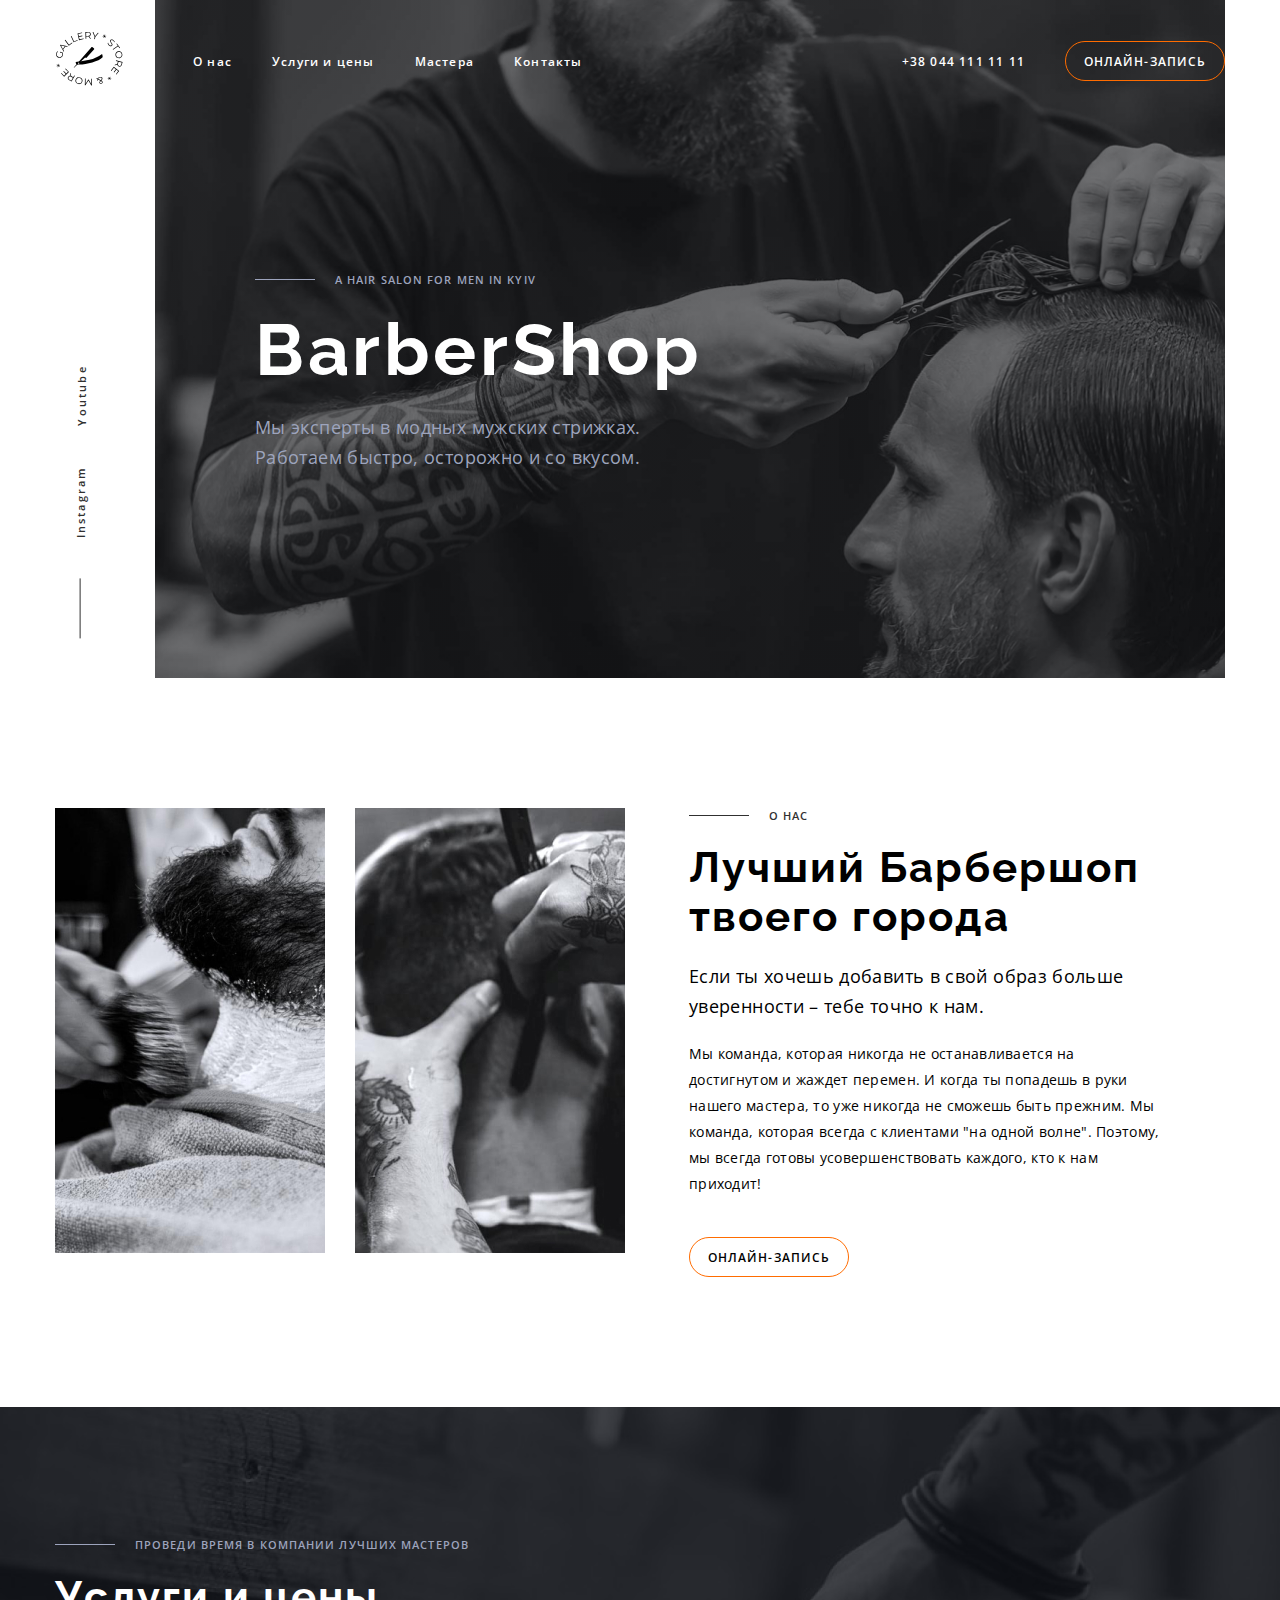
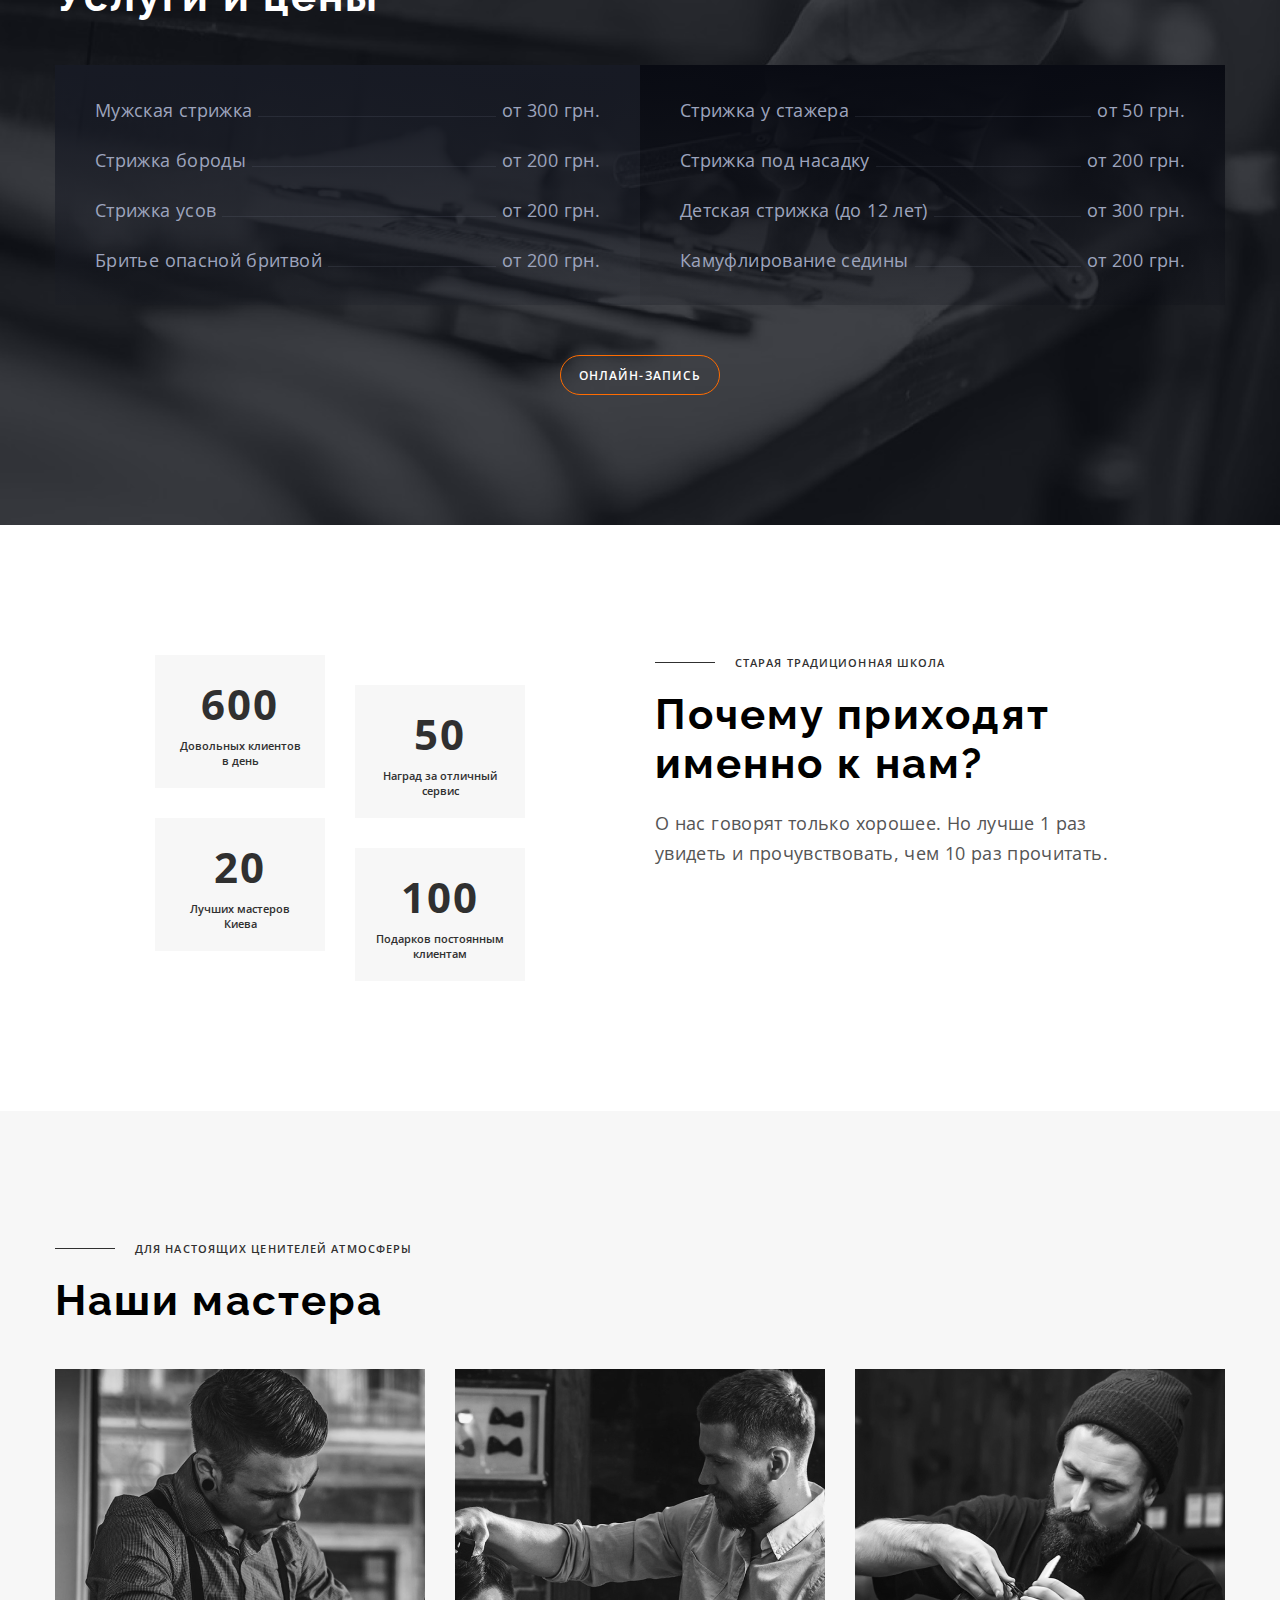
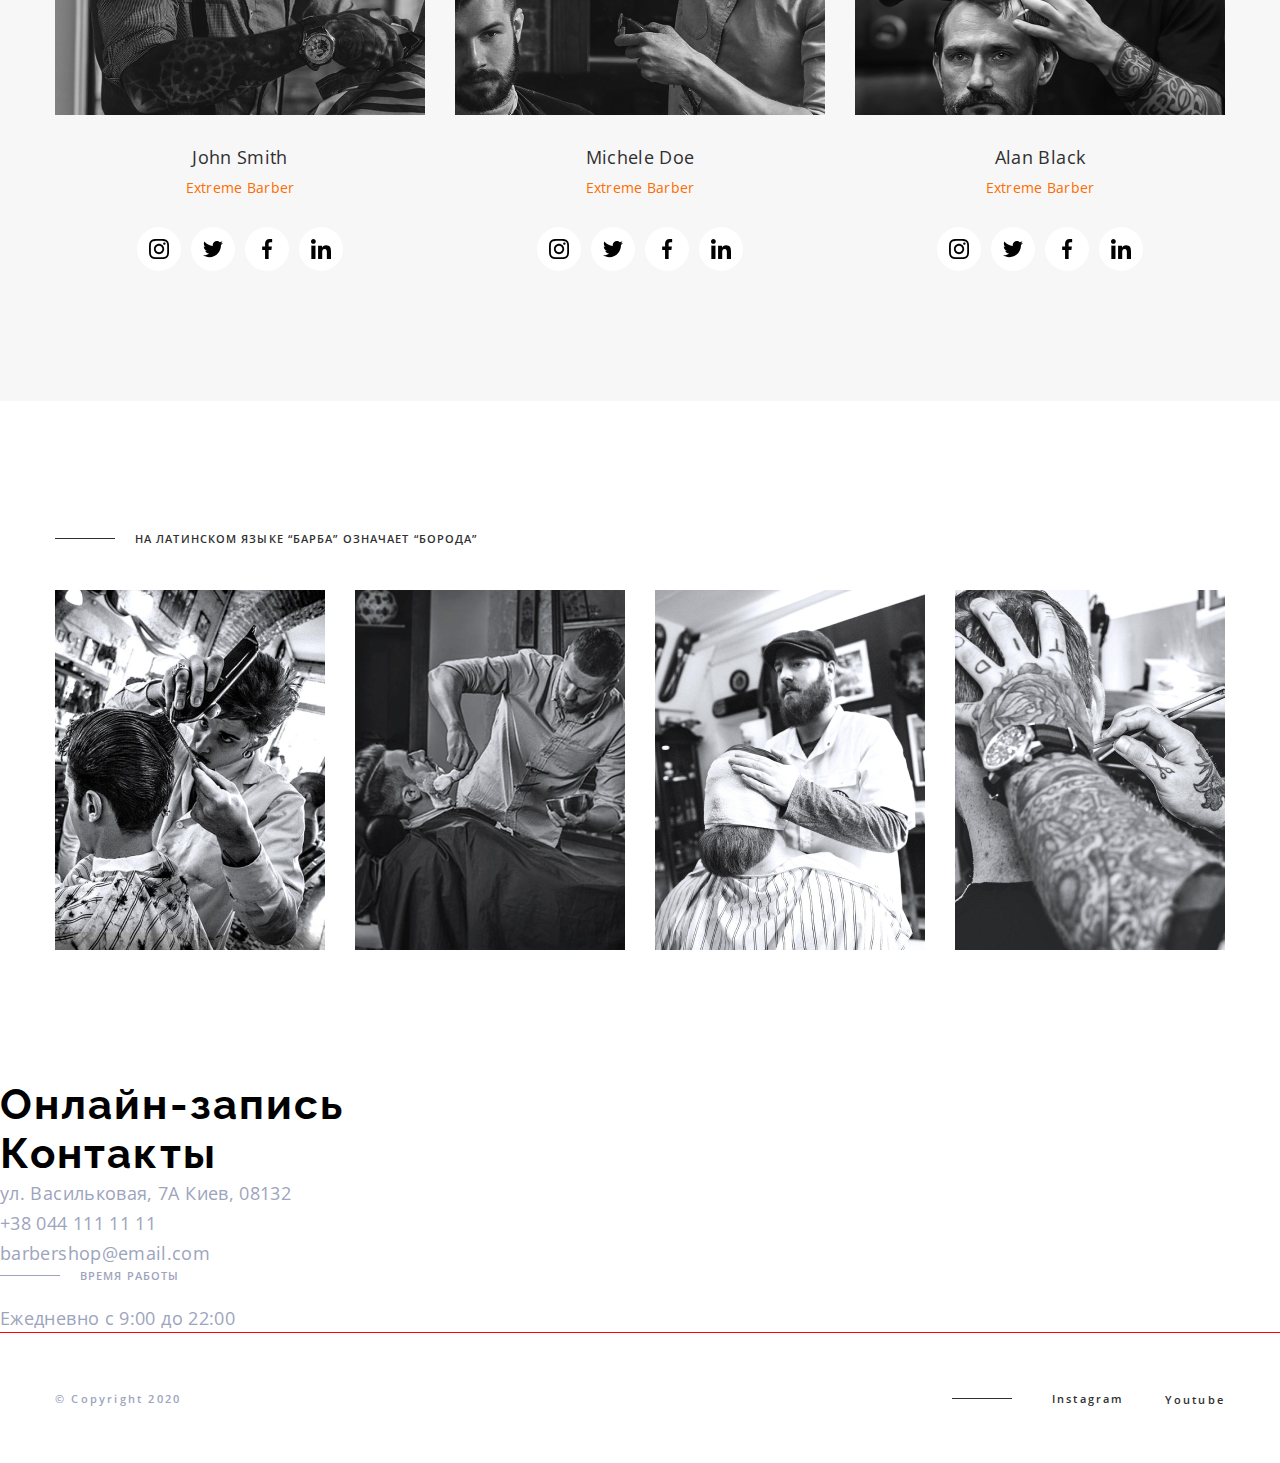
==== index.html @ 9d280784 "добавлено позиционирование" ====
<!DOCTYPE html>
<html lang="ru">

<head>
    <meta charset="UTF-8">
    <meta name="viewport" content="width=device-width, initial-scale=1.0">
    <title>Барбершоп</title>
    <link rel="stylesheet"
        href="https://cdnjs.cloudflare.com/ajax/libs/modern-normalize/1.0.0/modern-normalize.min.css">
    <link rel="stylesheet" href="https://cdnjs.cloudflare.com/ajax/libs/animate.css/4.1.1/animate.min.css" />
    <link
        href="https://fonts.googleapis.com/css2?family=Open+Sans:wght@400;600;700&family=Raleway:wght@700&display=swap"
        rel="stylesheet">
    <link rel="stylesheet" href="./css/styles.css">
</head>

<body>
    <header class="header">
        <div class="container">
            <nav class="navigation">
                <a href="./index.html" class="logo link animate__shakeX" aria-label="логотип барбершопа">
                    <svg class="logo-svg">
                        <use href="./images/sprite.svg#logo"></use>
                    </svg>
                </a>
                <ul class="navigation-list list">
                    <li class="navigation-list-item">
                        <a href="#" class="navigation-list-link link">О нас</a>
                    </li>
                    <li class="navigation-list-item">
                        <a href="#" class="navigation-list-link link">Услуги и цены</a>
                    </li>
                    <li class="navigation-list-item">
                        <a href="#" class="navigation-list-link link">Мастера</a>
                    </li>
                    <li class="navigation-list-item">
                        <a href="#" class="navigation-list-link link">Контакты</a>
                    </li>
                </ul>
            </nav>
            <address class="address">
                <a href="tel:+380441111111" class="header-tel link">+38 044 111 11 11</a>
            </address>
            <button type="button" class="modal-btn modal-btn-dark-theme" data-modal-open>онлайн-запись</button>
        </div>
    </header>
    <main>
        <!-- HERO -->
        <section class="hero">
            <div class="container">
                <div class="hero-left-side">
                    <ul class="social-links list">
                        <li class="social-links-item">
                            <a href="#" class="social-link link" lang="en">Instagram</a>
                        </li>
                        <li class="social-links-item">
                            <a href="#" class="social-link link" lang="en">Youtube</a>
                        </li>
                    </ul>
                </div>
                <div class="hero-right-side">
                    <p class="undertitle undertitle-dark-theme" lang="en">A hair salon for men in Kyiv</p>
                    <h1 class="hero-title" lang="en">BarberShop</h1>
                    <p class="description description-dark-theme">Мы эксперты в модных мужских стрижках.
                        Работаем быстро, осторожно и со вкусом.</p>
                </div>
            </div>
        </section>

        <!-- ABOUT -->
        <section class="about section">
            <div class="container">
                <div class="about-left-side">
                    <ul class="about-list list">
                        <li class="about-list-item">
                            <img src="./images/about/about-img-1.jpg" alt="мастер бреет бороду клиенту"
                                class="about-list-item-img" width="270" height="445">
                        </li>
                        <li class="about-list-item">
                            <img src="./images/about/about-img-2.jpg" alt="мастер стрижет клиента"
                                class="about-list-item-img" width="270" height="445">
                        </li>
                    </ul>
                </div>
                <div class="about-right-side">
                    <p class="undertitle undertitle-light-theme">О НАС</p>
                    <h2 class="title">Лучший Барбершоп
                        твоего города</h2>
                    <p class="description">Если ты хочешь добавить в свой образ больше уверенности – тебе точно к нам.
                    </p>
                    <p class="about-text">Мы команда, которая никогда не останавливается на достигнутом
                        и жаждет перемен. И когда ты попадешь в руки нашего мастера,
                        то уже никогда не сможешь быть прежним. Мы команда, которая всегда с клиентами "на одной волне".
                        Поэтому, мы всегда готовы усовершенствовать каждого, кто к нам приходит!</p>
                    <button type="button" class="modal-btn">онлайн-запись</button>
                </div>
            </div>
        </section>

        <!-- SERVICES -->
        <section class="services section">
            <div class="container">
                <p class="undertitle undertitle-dark-theme">Проведи время в компании лучших мастеров</p>
                <h2 class="title title-dark-theme">Услуги и цены</h2>
                <div class="services-list-wrapper">
                    <ul class="services-list list">
                        <li class="services-list-item">
                            <span class="services-list-name">Мужская стрижка</span>
                            <span class="services-undertitle"></span>
                            <span class="services-list-price">от
                                300
                                грн.</span>
                        </li>
                        <li class="services-list-item">
                            <span class="services-list-name">Стрижка бороды</span>
                            <span class="services-undertitle"></span>
                            <span class="services-list-price">от
                                200
                                грн.</span>
                        </li>
                        <li class="services-list-item">
                            <span class="services-list-name">Стрижка усов</span>
                            <span class="services-undertitle"></span>
                            <span class="services-list-price">от 200
                                грн.</span>
                        </li>
                        <li class="services-list-item">
                            <span class="services-list-name">Бритье опасной бритвой</span>
                            <span class="services-undertitle"></span>
                            <span class="services-list-price">от
                                200 грн.</span>
                        </li>
                    </ul>
                    <ul class="services-list list">
                        <li class="services-list-item">
                            <span class="services-list-name">Cтрижка у стажера</span>
                            <span class="services-undertitle"></span>
                            <span class="services-list-price">от 50
                                грн.</span>
                        </li>
                        <li class="services-list-item">
                            <span class="services-list-name">Стрижка под насадку</span>
                            <span class="services-undertitle"></span>
                            <span class="services-list-price">от 200 грн.</span>
                        </li>
                        <li class="services-list-item">
                            <span class="services-list-name">Детская стрижка (до 12 лет)</span>
                            <span class="services-undertitle"></span>
                            <span class="services-list-price">от 300 грн.</span>
                        </li>
                        <li class="services-list-item">
                            <span class="services-list-name">Камуфлирование седины</span>
                            <span class="services-undertitle"></span>
                            <span class="services-list-price">от
                                200 грн.</span>
                        </li>
                    </ul>
                </div>
                <button type="button" class="modal-btn modal-btn-dark-theme">онлайн-запись</button>
            </div>
        </section>

        <!-- ADVANTAGES -->
        <section class="advantages section">
            <div class="container">
                <div class="advantages-left-side">
                    <ul class="advantages-list list">
                        <li class="advantages-list-item">
                            <p class="advantages-list-count">600</p>
                            <p class="advantages-list-description">Довольных клиентов в день</p>
                        </li>
                        <li class="advantages-list-item">
                            <p class="advantages-list-count">50</p>
                            <p class="advantages-list-description">Наград за отличный сервис </p>
                        </li>
                        <li class="advantages-list-item">
                            <p class="advantages-list-count">20</p>
                            <p class="advantages-list-description">Лучших мастеров Киева </p>
                        </li>
                        <li class="advantages-list-item">
                            <p class="advantages-list-count">100</p>
                            <p class="advantages-list-description">Подарков постоянным клиентам</p>
                        </li>
                    </ul>
                </div>
                <div class="advantages-right-side">
                    <p class="undertitle undertitle-light-theme">старая традиционная школа</p>
                    <h2 class="title">Почему приходят именно к нам?</h2>
                    <p class="description description-light-theme">О нас говорят только хорошее. Но лучше 1 раз увидеть
                        и
                        прочувствовать, чем 10 раз прочитать. </p>
                </div>
            </div>
        </section>

        <!-- MASTERS -->
        <section class="masters section">
            <div class="container">
                <p class="undertitle undertitle-light-theme">для настоящих ценителей атмосферы</p>
                <h2 class="title">Наши мастера</h2>
                <ul class="masters-list list">
                    <li class="masters-list-item">
                        <img class="masters-list-item-img" src="./images/masters/master-1.jpg" alt="фото мастера"
                            width="370" height="346">
                        <div class="masters-list-content-wrapper">
                            <h3 class="masters-list-item-title" lang="en">John Smith</h3>
                            <p class="masters-list-item-position" lang="en">Extreme Barber</p>
                            <ul class="social-list list">
                                <li class="social-list-item">
                                    <a href="#" class="social-list-link link">
                                        <svg class="social-list-svg">
                                            <use href="./images/sprite.svg#instagram"></use>
                                        </svg>
                                    </a>
                                </li>
                                <li class="social-list-item">
                                    <a href="#" class="social-list-link link">
                                        <svg class="social-list-svg">
                                            <use href="./images/sprite.svg#twitter"></use>
                                        </svg>
                                    </a>
                                </li>
                                <li class="social-list-item">
                                    <a href="#" class="social-list-link link">
                                        <svg class="social-list-svg">
                                            <use href="./images/sprite.svg#facebook"></use>
                                        </svg>
                                    </a>
                                </li>
                                <li class="social-list-item">
                                    <a href="#" class="social-list-link link">
                                        <svg class="social-list-svg">
                                            <use href="./images/sprite.svg#linkedin"></use>
                                        </svg>
                                    </a>
                                </li>
                            </ul>
                        </div>
                    </li>
                    <li class="masters-list-item">
                        <img class="masters-list-item-img" src="./images/masters/master-2.jpg" alt="фото мастера"
                            width="370" height="346">
                        <div class="masters-list-content-wrapper">
                            <h3 class="masters-list-item-title" lang="en">Michele Doe</h3>
                            <p class="masters-list-item-position" lang="en">Extreme Barber</p>
                            <ul class="social-list list">
                                <li class="social-list-item">
                                    <a href="#" class="social-list-link link">
                                        <svg class="social-list-svg">
                                            <use href="./images/sprite.svg#instagram"></use>
                                        </svg>
                                    </a>
                                </li>
                                <li class="social-list-item">
                                    <a href="#" class="social-list-link link">
                                        <svg class="social-list-svg">
                                            <use href="./images/sprite.svg#twitter"></use>
                                        </svg>
                                    </a>
                                </li>
                                <li class="social-list-item">
                                    <a href="#" class="social-list-link link">
                                        <svg class="social-list-svg">
                                            <use href="./images/sprite.svg#facebook"></use>
                                        </svg>
                                    </a>
                                </li>
                                <li class="social-list-item">
                                    <a href="#" class="social-list-link link">
                                        <svg class="social-list-svg">
                                            <use href="./images/sprite.svg#linkedin"></use>
                                        </svg>
                                    </a>
                                </li>
                            </ul>
                        </div>
                    </li>
                    <li class="masters-list-item">
                        <img class="masters-list-item-img" src="./images/masters/master-3.jpg" alt="фото мастера"
                            width="370" height="346">
                        <div class="masters-list-content-wrapper">
                            <h3 class="masters-list-item-title" lang="en">Alan Black</h3>
                            <p class="masters-list-item-position" lang="en">Extreme Barber</p>
                            <ul class="social-list list">
                                <li class="social-list-item">
                                    <a href="#" class="social-list-link link">
                                        <svg class="social-list-svg">
                                            <use href="./images/sprite.svg#instagram"></use>
                                        </svg>
                                    </a>
                                </li>
                                <li class="social-list-item">
                                    <a href="#" class="social-list-link link">
                                        <svg class="social-list-svg">
                                            <use href="./images/sprite.svg#twitter"></use>
                                        </svg>
                                    </a>
                                </li>
                                <li class="social-list-item">
                                    <a href="#" class="social-list-link link">
                                        <svg class="social-list-svg">
                                            <use href="./images/sprite.svg#facebook"></use>
                                        </svg>
                                    </a>
                                </li>
                                <li class="social-list-item">
                                    <a href="#" class="social-list-link link">
                                        <svg class="social-list-svg">
                                            <use href="./images/sprite.svg#linkedin"></use>
                                        </svg>
                                    </a>
                                </li>
                            </ul>
                        </div>
                    </li>
                </ul>
            </div>
        </section>

        <!-- GALLERY -->
        <section class="gallery section">
            <div class="container">
                <p class="undertitle undertitle-light-theme">На латинском языке “барба” означает “борода”</p>
                <h2 hidden>галерея работ</h2>
                <ul class="gallery-list list">
                    <li class="gallery-list-item">
                        <img class="gallery-list-img" src="./images/gallery/gallery-img-1.jpg"
                            alt="мастер стрижет клиента" width="270" height="360">
                    </li>
                    <li class="gallery-list-item">
                        <img class="gallery-list-img" src="./images/gallery/gallery-img-2.jpg"
                            alt="мастер бреет бороду клиенту" width="270" height="360">
                    </li>
                    <li class="gallery-list-item">
                        <img class="gallery-list-img" src="./images/gallery/gallery-img-3.jpg"
                            alt="мастер распаривает лицо клиенту" width="270" height="360">
                    </li>
                    <li class="gallery-list-item">
                        <img class="gallery-list-img" src="./images/gallery/gallery-img-4.jpg"
                            alt="мастер стрижет клиента" width="270" height="360">
                    </li>

                </ul>
            </div>
        </section>

        <!-- CONTACT -->
        <div>
            <!-- CONTACT FORM -->
            <section class="contact-form">
                <h2 class="title">Онлайн-запись</h2>
            </section>

            <!-- CONTACT INFORMATION -->
            <section class="contact-info">
                <h2 class="title">Контакты</h2>
                <address class="address">
                    <ul class="contact-list list">
                        <li class="contact-list-item">
                            <a class="contact-list-link link" href="https://goo.gl/maps/cm9LfFWkufwMhK5U8"
                                target="_blank">ул. Васильковая, 7А
                                Киев, 08132</a>
                        </li>
                        <li class="contact-list-item">
                            <a class="contact-list-link link" href="tel:+380441111111">+38 044 111 11 11</a>
                        </li>
                        <li class="contact-list-item">
                            <a class="contact-list-link link"
                                href="mailto:barbershop@email.com">barbershop@email.com</a>
                        </li>
                    </ul>
                </address>
                <p class="undertitle undertitle-dark-theme">время работы</p>
                <p class="contact-info-date">Ежедневно с <time datetime="09:00">9:00</time> до <time
                        datetime="22:00">22:00</time></p>
            </section>
        </div>
    </main>
    <footer class="footer">
        <div class="container">
            <p class="copyright">&copy; Copyright 2020</p>
            <ul class="social-links list">
                <li class="social-links-item">
                    <a href="#" class="social-link link" lang="en">Instagram</a>
                </li>
                <li class="social-links-item">
                    <a href="#" class="social-link link" lang="en">Youtube</a>
                </li>
            </ul>
        </div>
    </footer>

    <!-- BACKDROP -->
    <div class="backdrop is-hidden" data-modal>
        <div class="modal">
            <button type="button" class="modal-close-btn" data-modal-close>X</button>
        </div>
    </div>

    <script src="./js/modal.js"></script>
</body>

</html>
---- css/styles.css ----
:root {
  --main-font: "Open Sans", sans-serif;
  --secondary-font: "Raleway", sans-serif;
  --title-dark-theme-color: #fff;
  --title-light-theme-color: #303030;
  --text-dark-theme-color: #9da4bd;
  --text-light-theme-color: #555555;
  --accent-color: #ff6c00;
}

*,
*::before,
*::after {
  margin: 0;
  padding: 0;
}

body {
  font-family: var(--main-font);
}

img {
  display: block;
}

.link {
  text-decoration: none;
}

.list {
  list-style: none;
}

.address {
  font-style: normal;
}

.container {
  width: 1200px;
  padding: 0 15px;
  margin: 0 auto;
}

.section {
  padding-top: 130px;
  padding-bottom: 130px;
}

/* ======================= COMPONENTS ======================= */
.modal-btn {
  min-width: 160px;
  height: 40px;
  font-weight: 600;
  font-size: 12px;
  line-height: 1.333;
  letter-spacing: 0.09em;
  text-transform: uppercase;
  background-color: transparent;
  border: 1px solid var(--accent-color);
  border-radius: 25px;
  padding: 12px;
  cursor: pointer;
  transition: all 250ms linear;
}

.modal-btn-dark-theme {
  color: #fff;
}

.modal-btn:hover,
.modal-btn:focus {
  background-color: var(--accent-color);
  color: #fff;
}

.social-links {
  display: flex;
}

.social-links-item:first-child {
  display: flex;
  align-items: center;
}

.social-links-item:first-child::before {
  content: "";
  display: inline-block;
  width: 60px;
  height: 1px;
  background-color: #303030;
  margin-right: 40px;
}

.social-links-item:not(:last-child) {
  margin-right: 40px;
}

.social-link {
  font-weight: 600;
  font-size: 11px;
  line-height: 1.364;
  letter-spacing: 0.2em;
  color: #303030;
  transition: color 250ms linear;
}

.social-link:hover,
.social-link:focus {
  color: var(--accent-color);
}

.undertitle {
  display: flex;
  align-items: center;
  font-weight: 600;
  font-size: 11px;
  line-height: 1.364;
  letter-spacing: 0.1em;
  text-transform: uppercase;
  margin-bottom: 20px;
}

.undertitle::before {
  content: "";
  display: inline-block;
  width: 60px;
  height: 1px;
  background-color: #303030;
  margin-right: 20px;
}

.undertitle-light-theme::before {
  background-color: #303030;
}

.undertitle-dark-theme::before {
  background-color: #9da4bd;
}

.undertitle-light-theme {
  color: #303030;
}

.undertitle-dark-theme {
  color: #9da4bd;
}

.description {
  font-weight: 400;
  font-size: 18px;
  line-height: 1.667;
  letter-spacing: 0.02em;
}

.description-light-theme {
  color: #555555;
}

.description-dark-theme {
  color: #9da4bd;
}

.title {
  font-family: var(--secondary-font);
  font-weight: 700;
  font-size: 42px;
  line-height: 1.167;
  letter-spacing: 0.05em;
}

.title-light-theme {
  color: var(--title-light-theme-color);
}

.title-dark-theme {
  color: var(--title-dark-theme-color);
}
/* ======================= END COMPONENTS ======================= */

/* ======================= HEADER ======================= */
.header {
  position: absolute;
  top: 0;
  left: 0;
  width: 100%;
  padding: 32px 0;
}

.header .container {
  display: flex;
  align-items: center;
}

.header .address {
  margin-left: auto;
  margin-right: 40px;
}

.navigation {
  display: flex;
  align-items: center;
}

.logo {
  margin-right: 70px;
  animation-duration: 2000ms;
}

.logo-svg {
  width: 68px;
  height: 54px;
}

.navigation-list {
  display: flex;
}

.navigation-list-item:not(:last-child) {
  margin-right: 40px;
}

.navigation-list-link,
.header-tel {
  font-weight: 600;
  font-size: 12px;
  line-height: 1.333;
  letter-spacing: 0.1em;
  color: #fff;
  transition: color 250ms linear;
}

.navigation-list-link:hover,
.navigation-list-link:focus,
.header-tel:hover,
.header-tel:focus {
  color: var(--accent-color);
}

/* ======================= END HEADER ======================= */

/* ======================= HERO ======================= */
.hero .container {
  display: flex;
}

.hero .description {
  width: 400px;
}

.hero-left-side {
  display: flex;
  align-items: flex-end;
  width: 100px;
  padding-left: 34px;
  padding-bottom: 40px;
}

.hero-left-side .social-links {
  transform: rotate(-90deg);
  transform-origin: left bottom;
}

.hero-right-side {
  flex-grow: 1;
  padding-left: 100px;
  padding-top: 272px;
  padding-bottom: 206px;
  background-color: rgba(25, 28, 38, 0.2);
  background-image: linear-gradient(
      rgba(25, 28, 38, 0.2),
      rgba(25, 28, 38, 0.2)
    ),
    url("../images/hero/bg.jpg");
  background-repeat: no-repeat;
  background-size: cover;
}

.hero-title {
  font-family: var(--secondary-font);
  font-weight: 700;
  font-size: 72px;
  line-height: 1.181;
  letter-spacing: 0.05em;
  margin-bottom: 20px;
  color: #fff;
}

/* ======================= END HEADER ======================= */

/* ======================= ABOUT ======================= */
.about .container {
  display: flex;
}

.about .title {
  margin-bottom: 20px;
}

.about .description {
  margin-bottom: 20px;
}

.about-list {
  display: flex;
}

.about-list-item:not(:last-child) {
  margin-right: 30px;
}

.about-right-side {
  padding-left: 64px;
}

.about-text {
  font-weight: 400;
  font-size: 14px;
  line-height: 1.857;
  letter-spacing: 0.02em;
  margin-bottom: 40px;
  padding-right: 60px;
}
/* ======================= END ABOUT ======================= */

/* ======================= SERVICES ======================= */
.services {
  background-image: url("../images/services/bg.png");
  background-repeat: no-repeat;
  background-size: cover;
  background-color: #111319;
}

.services .title {
  margin-bottom: 44px;
}

.services .modal-btn {
  display: block;
  margin: 0 auto;
}

.services-list-wrapper {
  display: flex;
  flex-wrap: wrap;
  margin-bottom: 50px;
}

.services-list {
  width: 50%;
  padding: 30px 40px;
  background-image: linear-gradient(
    180deg,
    #171a24 0%,
    rgba(23, 26, 36, 0.2) 100%
  );
}

.services-list:nth-child(4n-1),
.services-list:nth-child(4n-2) {
  background-image: linear-gradient(
    180deg,
    #090b13 0%,
    rgba(9, 11, 19, 0.2) 100%
  );
}

.services-list-item {
  display: flex;
  align-items: baseline;
}

.services-list-item:not(:last-child) {
  margin-bottom: 20px;
}

.services-undertitle {
  flex-grow: 1;
  height: 1px;
  margin: 0 6px;
  background-color: rgba(157, 164, 189, 0.12);
}

.services-list-name,
.services-list-price {
  font-weight: 400;
  font-size: 18px;
  line-height: 1.667;
  letter-spacing: 0.02em;
  color: var(--text-dark-theme-color);
}
/* ======================= END SERVICES ======================= */

/* ======================= ADVANTAGES ======================= */
.advantages .container {
  display: flex;
}

.advantages .title {
  margin-bottom: 20px;
}

.advantages .description {
  padding-right: 100px;
}

.advantages-left-side {
  flex-shrink: 0;
  width: 470px;
  padding-left: 100px;
}

.advantages-right-side {
  flex-grow: 1;
  padding-left: 130px;
}

.advantages-list {
  display: flex;
  flex-wrap: wrap;
  align-items: flex-start;
  justify-content: space-between;
}

.advantages-list-item {
  width: 170px;
  padding: 20px;
  min-height: 133px;
  background-color: #f7f7f7;
}

.advantages-list-item:nth-child(even) {
  margin-top: 30px;
}

.advantages-list-count {
  font-weight: 700;
  font-size: 42px;
  line-height: 1.357;
  text-align: center;
  letter-spacing: 0.05em;
  color: #303030;
  margin-bottom: 6px;
}

.advantages-list-description {
  font-weight: 600;
  font-size: 11px;
  line-height: 1.364;
  text-align: center;
  color: #303030;
}
/* ======================= END ADVANTAGES ======================= */

/* ======================= MASTERS ======================= */
.masters {
  background-color: #f7f7f7;
}

.masters .title {
  margin-bottom: 44px;
}

.masters-list {
  display: flex;
  justify-content: space-between;
}

.masters-list-item-img {
  /* margin-bottom: 30px; */
}

.masters-list-item-title {
  font-weight: 400;
  font-size: 18px;
  line-height: 1.389;
  text-align: center;
  letter-spacing: 0.02em;
  color: #303030;
  margin-bottom: 8px;
}

.masters-list-item-position {
  font-weight: 400;
  font-size: 14px;
  line-height: 1.357;
  text-align: center;
  letter-spacing: 0.02em;
  color: var(--accent-color);
  margin-bottom: 30px;
}

.masters-list-content-wrapper {
  padding-top: 30px;
  padding-left: 82px;
  padding-right: 82px;
}

.social-list {
  display: flex;
  justify-content: space-between;
}

.social-list-link {
  display: flex;
  justify-content: center;
  align-items: center;
  width: 44px;
  height: 44px;
  border-radius: 50%;
  background-color: #fff;
  transition: background-color 250ms linear;
}

.social-list-link:hover,
.social-list-link:focus {
  background-color: #000;
}

.social-list-link:hover .social-list-svg,
.social-list-link:focus .social-list-svg {
  fill: var(--accent-color);
}

.social-list-svg {
  width: 20px;
  height: 20px;
  transition: fill 250ms linear;
}
/* ======================= END MASTERS ======================= */

/* ======================= GALLERY ======================= */
.gallery .undertitle {
  margin-bottom: 44px;
}

.gallery-list {
  display: flex;
  justify-content: space-between;
}
/* ======================= END GALLERY ======================= */

/* ======================= CONTACT ======================= */
.contact-list-link {
  font-weight: 400;
  font-size: 18px;
  line-height: 1.667;
  letter-spacing: 0.02em;
  color: #9da4bd;
}

.contact-info-date {
  font-weight: 400;
  font-size: 18px;
  line-height: 1.667;
  letter-spacing: 0.02em;
  color: #9da4bd;
}
/* ======================= END CONTACT ======================= */

/* ======================= FOOTER ======================= */
.footer {
  outline: 1px solid red;
  padding: 56px 0;
}

.footer .social-links {
  margin-left: auto;
}

.footer .container {
  display: flex;
  align-items: center;
  /* justify-content: space-between; */
}
.copyright {
  font-weight: 600;
  font-size: 11px;
  line-height: 1.364;
  letter-spacing: 0.2em;
  color: #9da4bd;
}
/* ======================= END FOOTER ======================= */

/* ======================= BACKDROP ======================= */
.backdrop {
  position: fixed;
  top: 0;
  left: 0;
  width: 100%;
  height: 100%;
  background-color: rgba(0, 0, 0, 0.2);
  transition: all 250ms linear;
}

.modal {
  position: absolute;
  top: 50%;
  left: 50%;
  transform: translate(-50%, -50%);
  width: 528px;
  min-height: 581px;
  background-color: #ffffff;
  box-shadow: 0px 1px 3px rgba(0, 0, 0, 0.12), 0px 1px 1px rgba(0, 0, 0, 0.14),
    0px 2px 1px rgba(0, 0, 0, 0.2);
  border-radius: 4px;
}

.modal-close-btn {
  position: absolute;
  top: 8px;
  right: 8px;
  width: 30px;
  height: 30px;
  border-radius: 50%;
  background-color: #ffffff;
  border: 1px solid rgba(0, 0, 0, 0.1);
  cursor: pointer;
}

.is-hidden {
  opacity: 0;
  visibility: hidden;
  pointer-events: none;
}
/* ======================= END BACKDROP ======================= */
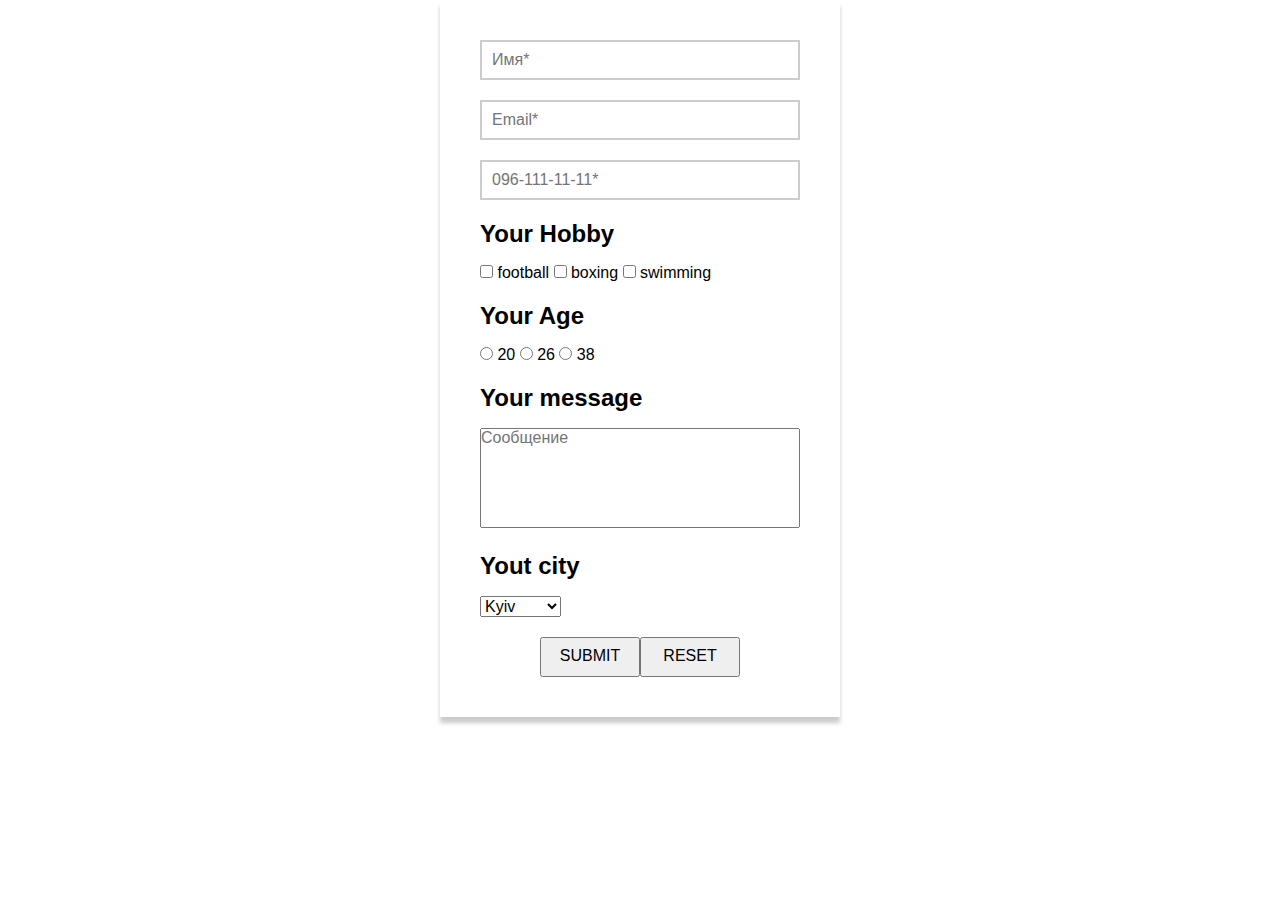
==== commit 0341e027: "работа с элементами формы" ====
--- a/index.html
+++ b/index.html
@@ -1,403 +1,71 @@
 <!DOCTYPE html>
-<html lang="ru">
+<html lang="en">
 
 <head>
-    <meta charset="UTF-8">
-    <meta name="viewport" content="width=device-width, initial-scale=1.0">
-    <title>Барбершоп</title>
+    <meta charset="UTF-8" />
+    <meta name="viewport" content="width=device-width, initial-scale=1.0" />
+    <title>Form</title>
     <link rel="stylesheet"
-        href="https://cdnjs.cloudflare.com/ajax/libs/modern-normalize/1.0.0/modern-normalize.min.css">
-    <link rel="stylesheet" href="https://cdnjs.cloudflare.com/ajax/libs/animate.css/4.1.1/animate.min.css" />
-    <link
-        href="https://fonts.googleapis.com/css2?family=Open+Sans:wght@400;600;700&family=Raleway:wght@700&display=swap"
-        rel="stylesheet">
-    <link rel="stylesheet" href="./css/styles.css">
+        href="https://cdnjs.cloudflare.com/ajax/libs/modern-normalize/1.0.0/modern-normalize.min.css" />
+    <link rel="stylesheet" href="./css/styles.css" />
 </head>
 
 <body>
-    <header class="header">
-        <div class="container">
-            <nav class="navigation">
-                <a href="./index.html" class="logo link animate__shakeX" aria-label="логотип барбершопа">
-                    <svg class="logo-svg">
-                        <use href="./images/sprite.svg#logo"></use>
-                    </svg>
-                </a>
-                <ul class="navigation-list list">
-                    <li class="navigation-list-item">
-                        <a href="#" class="navigation-list-link link">О нас</a>
-                    </li>
-                    <li class="navigation-list-item">
-                        <a href="#" class="navigation-list-link link">Услуги и цены</a>
-                    </li>
-                    <li class="navigation-list-item">
-                        <a href="#" class="navigation-list-link link">Мастера</a>
-                    </li>
-                    <li class="navigation-list-item">
-                        <a href="#" class="navigation-list-link link">Контакты</a>
-                    </li>
-                </ul>
-            </nav>
-            <address class="address">
-                <a href="tel:+380441111111" class="header-tel link">+38 044 111 11 11</a>
-            </address>
-            <button type="button" class="modal-btn modal-btn-dark-theme" data-modal-open>онлайн-запись</button>
-        </div>
-    </header>
-    <main>
-        <!-- HERO -->
-        <section class="hero">
-            <div class="container">
-                <div class="hero-left-side">
-                    <ul class="social-links list">
-                        <li class="social-links-item">
-                            <a href="#" class="social-link link" lang="en">Instagram</a>
-                        </li>
-                        <li class="social-links-item">
-                            <a href="#" class="social-link link" lang="en">Youtube</a>
-                        </li>
-                    </ul>
-                </div>
-                <div class="hero-right-side">
-                    <p class="undertitle undertitle-dark-theme" lang="en">A hair salon for men in Kyiv</p>
-                    <h1 class="hero-title" lang="en">BarberShop</h1>
-                    <p class="description description-dark-theme">Мы эксперты в модных мужских стрижках.
-                        Работаем быстро, осторожно и со вкусом.</p>
-                </div>
-            </div>
+    <form action="#" class="contact-form">
+        <input type="text" name="user-name" class="contact-form__input" placeholder="Имя*" minlength="2" required>
+        <input type="email" name="user-email" class="contact-form__input" placeholder="Email*" required>
+        <input type="tel" name="user-phone" class="contact-form__input" placeholder="096-111-11-11*" required
+            pattern="[0-9]{3}-[0-9]{3}-[0-9]{2}-[0-9]{2}">
+
+        <section class="contact-form__box">
+            <h2 class="contact-form__box-title">Your Hobby</h2>
+            <input type="checkbox" name="user-hobby" value="football" id="hobby-football" class="contact-form__check">
+            <label for="hobby-football">football</label>
+
+            <input type="checkbox" name="user-hobby" value="boxing" id="hobby-boxing" class="contact-form__check">
+            <label for="hobby-boxing">boxing</label>
+
+            <input type="checkbox" name="user-hobby" value="swimming" id="hobby-swimming" class="contact-form__check">
+            <label for="hobby-swimming">swimming</label>
         </section>
 
-        <!-- ABOUT -->
-        <section class="about section">
-            <div class="container">
-                <div class="about-left-side">
-                    <ul class="about-list list">
-                        <li class="about-list-item">
-                            <img src="./images/about/about-img-1.jpg" alt="мастер бреет бороду клиенту"
-                                class="about-list-item-img" width="270" height="445">
-                        </li>
-                        <li class="about-list-item">
-                            <img src="./images/about/about-img-2.jpg" alt="мастер стрижет клиента"
-                                class="about-list-item-img" width="270" height="445">
-                        </li>
-                    </ul>
-                </div>
-                <div class="about-right-side">
-                    <p class="undertitle undertitle-light-theme">О НАС</p>
-                    <h2 class="title">Лучший Барбершоп
-                        твоего города</h2>
-                    <p class="description">Если ты хочешь добавить в свой образ больше уверенности – тебе точно к нам.
-                    </p>
-                    <p class="about-text">Мы команда, которая никогда не останавливается на достигнутом
-                        и жаждет перемен. И когда ты попадешь в руки нашего мастера,
-                        то уже никогда не сможешь быть прежним. Мы команда, которая всегда с клиентами "на одной волне".
-                        Поэтому, мы всегда готовы усовершенствовать каждого, кто к нам приходит!</p>
-                    <button type="button" class="modal-btn">онлайн-запись</button>
-                </div>
-            </div>
+        <section class="contact-form__box">
+            <h2 class="contact-form__box-title">Your Age</h2>
+            <label>
+                <input type="radio" name="user-age" value="20" id="" class="contact-form__radio">
+                20
+            </label>
+
+            <label>
+                <input type="radio" name="user-age" value="26" id="" class="contact-form__radio">
+                26
+            </label>
+
+            <label>
+                <input type="radio" name="user-age" value="38" id="" class="contact-form__radio">
+                38
+            </label>
         </section>
 
-        <!-- SERVICES -->
-        <section class="services section">
-            <div class="container">
-                <p class="undertitle undertitle-dark-theme">Проведи время в компании лучших мастеров</p>
-                <h2 class="title title-dark-theme">Услуги и цены</h2>
-                <div class="services-list-wrapper">
-                    <ul class="services-list list">
-                        <li class="services-list-item">
-                            <span class="services-list-name">Мужская стрижка</span>
-                            <span class="services-undertitle"></span>
-                            <span class="services-list-price">от
-                                300
-                                грн.</span>
-                        </li>
-                        <li class="services-list-item">
-                            <span class="services-list-name">Стрижка бороды</span>
-                            <span class="services-undertitle"></span>
-                            <span class="services-list-price">от
-                                200
-                                грн.</span>
-                        </li>
-                        <li class="services-list-item">
-                            <span class="services-list-name">Стрижка усов</span>
-                            <span class="services-undertitle"></span>
-                            <span class="services-list-price">от 200
-                                грн.</span>
-                        </li>
-                        <li class="services-list-item">
-                            <span class="services-list-name">Бритье опасной бритвой</span>
-                            <span class="services-undertitle"></span>
-                            <span class="services-list-price">от
-                                200 грн.</span>
-                        </li>
-                    </ul>
-                    <ul class="services-list list">
-                        <li class="services-list-item">
-                            <span class="services-list-name">Cтрижка у стажера</span>
-                            <span class="services-undertitle"></span>
-                            <span class="services-list-price">от 50
-                                грн.</span>
-                        </li>
-                        <li class="services-list-item">
-                            <span class="services-list-name">Стрижка под насадку</span>
-                            <span class="services-undertitle"></span>
-                            <span class="services-list-price">от 200 грн.</span>
-                        </li>
-                        <li class="services-list-item">
-                            <span class="services-list-name">Детская стрижка (до 12 лет)</span>
-                            <span class="services-undertitle"></span>
-                            <span class="services-list-price">от 300 грн.</span>
-                        </li>
-                        <li class="services-list-item">
-                            <span class="services-list-name">Камуфлирование седины</span>
-                            <span class="services-undertitle"></span>
-                            <span class="services-list-price">от
-                                200 грн.</span>
-                        </li>
-                    </ul>
-                </div>
-                <button type="button" class="modal-btn modal-btn-dark-theme">онлайн-запись</button>
-            </div>
+        <section class="contact-form__box">
+            <h2 class="contact-form__box-title">Your message</h2>
+            <textarea class="contact-form__message" name="user-message" placeholder="Сообщение"></textarea>
         </section>
 
-        <!-- ADVANTAGES -->
-        <section class="advantages section">
-            <div class="container">
-                <div class="advantages-left-side">
-                    <ul class="advantages-list list">
-                        <li class="advantages-list-item">
-                            <p class="advantages-list-count">600</p>
-                            <p class="advantages-list-description">Довольных клиентов в день</p>
-                        </li>
-                        <li class="advantages-list-item">
-                            <p class="advantages-list-count">50</p>
-                            <p class="advantages-list-description">Наград за отличный сервис </p>
-                        </li>
-                        <li class="advantages-list-item">
-                            <p class="advantages-list-count">20</p>
-                            <p class="advantages-list-description">Лучших мастеров Киева </p>
-                        </li>
-                        <li class="advantages-list-item">
-                            <p class="advantages-list-count">100</p>
-                            <p class="advantages-list-description">Подарков постоянным клиентам</p>
-                        </li>
-                    </ul>
-                </div>
-                <div class="advantages-right-side">
-                    <p class="undertitle undertitle-light-theme">старая традиционная школа</p>
-                    <h2 class="title">Почему приходят именно к нам?</h2>
-                    <p class="description description-light-theme">О нас говорят только хорошее. Но лучше 1 раз увидеть
-                        и
-                        прочувствовать, чем 10 раз прочитать. </p>
-                </div>
-            </div>
+        <section class="contact-form__box">
+            <h2 class="contact-form__box-title">Yout city</h2>
+            <select name="user-city">
+                <option value="Kyiv">Kyiv</option>
+                <option value="Vinnitsa">Vinnitsa</option>
+                <option value="Kharkov">Kharkov</option>
+            </select>
         </section>
 
-        <!-- MASTERS -->
-        <section class="masters section">
-            <div class="container">
-                <p class="undertitle undertitle-light-theme">для настоящих ценителей атмосферы</p>
-                <h2 class="title">Наши мастера</h2>
-                <ul class="masters-list list">
-                    <li class="masters-list-item">
-                        <img class="masters-list-item-img" src="./images/masters/master-1.jpg" alt="фото мастера"
-                            width="370" height="346">
-                        <div class="masters-list-content-wrapper">
-                            <h3 class="masters-list-item-title" lang="en">John Smith</h3>
-                            <p class="masters-list-item-position" lang="en">Extreme Barber</p>
-                            <ul class="social-list list">
-                                <li class="social-list-item">
-                                    <a href="#" class="social-list-link link">
-                                        <svg class="social-list-svg">
-                                            <use href="./images/sprite.svg#instagram"></use>
-                                        </svg>
-                                    </a>
-                                </li>
-                                <li class="social-list-item">
-                                    <a href="#" class="social-list-link link">
-                                        <svg class="social-list-svg">
-                                            <use href="./images/sprite.svg#twitter"></use>
-                                        </svg>
-                                    </a>
-                                </li>
-                                <li class="social-list-item">
-                                    <a href="#" class="social-list-link link">
-                                        <svg class="social-list-svg">
-                                            <use href="./images/sprite.svg#facebook"></use>
-                                        </svg>
-                                    </a>
-                                </li>
-                                <li class="social-list-item">
-                                    <a href="#" class="social-list-link link">
-                                        <svg class="social-list-svg">
-                                            <use href="./images/sprite.svg#linkedin"></use>
-                                        </svg>
-                                    </a>
-                                </li>
-                            </ul>
-                        </div>
-                    </li>
-                    <li class="masters-list-item">
-                        <img class="masters-list-item-img" src="./images/masters/master-2.jpg" alt="фото мастера"
-                            width="370" height="346">
-                        <div class="masters-list-content-wrapper">
-                            <h3 class="masters-list-item-title" lang="en">Michele Doe</h3>
-                            <p class="masters-list-item-position" lang="en">Extreme Barber</p>
-                            <ul class="social-list list">
-                                <li class="social-list-item">
-                                    <a href="#" class="social-list-link link">
-                                        <svg class="social-list-svg">
-                                            <use href="./images/sprite.svg#instagram"></use>
-                                        </svg>
-                                    </a>
-                                </li>
-                                <li class="social-list-item">
-                                    <a href="#" class="social-list-link link">
-                                        <svg class="social-list-svg">
-                                            <use href="./images/sprite.svg#twitter"></use>
-                                        </svg>
-                                    </a>
-                                </li>
-                                <li class="social-list-item">
-                                    <a href="#" class="social-list-link link">
-                                        <svg class="social-list-svg">
-                                            <use href="./images/sprite.svg#facebook"></use>
-                                        </svg>
-                                    </a>
-                                </li>
-                                <li class="social-list-item">
-                                    <a href="#" class="social-list-link link">
-                                        <svg class="social-list-svg">
-                                            <use href="./images/sprite.svg#linkedin"></use>
-                                        </svg>
-                                    </a>
-                                </li>
-                            </ul>
-                        </div>
-                    </li>
-                    <li class="masters-list-item">
-                        <img class="masters-list-item-img" src="./images/masters/master-3.jpg" alt="фото мастера"
-                            width="370" height="346">
-                        <div class="masters-list-content-wrapper">
-                            <h3 class="masters-list-item-title" lang="en">Alan Black</h3>
-                            <p class="masters-list-item-position" lang="en">Extreme Barber</p>
-                            <ul class="social-list list">
-                                <li class="social-list-item">
-                                    <a href="#" class="social-list-link link">
-                                        <svg class="social-list-svg">
-                                            <use href="./images/sprite.svg#instagram"></use>
-                                        </svg>
-                                    </a>
-                                </li>
-                                <li class="social-list-item">
-                                    <a href="#" class="social-list-link link">
-                                        <svg class="social-list-svg">
-                                            <use href="./images/sprite.svg#twitter"></use>
-                                        </svg>
-                                    </a>
-                                </li>
-                                <li class="social-list-item">
-                                    <a href="#" class="social-list-link link">
-                                        <svg class="social-list-svg">
-                                            <use href="./images/sprite.svg#facebook"></use>
-                                        </svg>
-                                    </a>
-                                </li>
-                                <li class="social-list-item">
-                                    <a href="#" class="social-list-link link">
-                                        <svg class="social-list-svg">
-                                            <use href="./images/sprite.svg#linkedin"></use>
-                                        </svg>
-                                    </a>
-                                </li>
-                            </ul>
-                        </div>
-                    </li>
-                </ul>
-            </div>
-        </section>
-
-        <!-- GALLERY -->
-        <section class="gallery section">
-            <div class="container">
-                <p class="undertitle undertitle-light-theme">На латинском языке “барба” означает “борода”</p>
-                <h2 hidden>галерея работ</h2>
-                <ul class="gallery-list list">
-                    <li class="gallery-list-item">
-                        <img class="gallery-list-img" src="./images/gallery/gallery-img-1.jpg"
-                            alt="мастер стрижет клиента" width="270" height="360">
-                    </li>
-                    <li class="gallery-list-item">
-                        <img class="gallery-list-img" src="./images/gallery/gallery-img-2.jpg"
-                            alt="мастер бреет бороду клиенту" width="270" height="360">
-                    </li>
-                    <li class="gallery-list-item">
-                        <img class="gallery-list-img" src="./images/gallery/gallery-img-3.jpg"
-                            alt="мастер распаривает лицо клиенту" width="270" height="360">
-                    </li>
-                    <li class="gallery-list-item">
-                        <img class="gallery-list-img" src="./images/gallery/gallery-img-4.jpg"
-                            alt="мастер стрижет клиента" width="270" height="360">
-                    </li>
-
-                </ul>
-            </div>
-        </section>
-
-        <!-- CONTACT -->
-        <div>
-            <!-- CONTACT FORM -->
-            <section class="contact-form">
-                <h2 class="title">Онлайн-запись</h2>
-            </section>
-
-            <!-- CONTACT INFORMATION -->
-            <section class="contact-info">
-                <h2 class="title">Контакты</h2>
-                <address class="address">
-                    <ul class="contact-list list">
-                        <li class="contact-list-item">
-                            <a class="contact-list-link link" href="https://goo.gl/maps/cm9LfFWkufwMhK5U8"
-                                target="_blank">ул. Васильковая, 7А
-                                Киев, 08132</a>
-                        </li>
-                        <li class="contact-list-item">
-                            <a class="contact-list-link link" href="tel:+380441111111">+38 044 111 11 11</a>
-                        </li>
-                        <li class="contact-list-item">
-                            <a class="contact-list-link link"
-                                href="mailto:barbershop@email.com">barbershop@email.com</a>
-                        </li>
-                    </ul>
-                </address>
-                <p class="undertitle undertitle-dark-theme">время работы</p>
-                <p class="contact-info-date">Ежедневно с <time datetime="09:00">9:00</time> до <time
-                        datetime="22:00">22:00</time></p>
-            </section>
+        <div class="contact-form__btn-wrapper">
+            <button type="submit" class="contact-form__btn">submit</button>
+            <button type="reset" class="contact-form__btn">reset</button>
         </div>
-    </main>
-    <footer class="footer">
-        <div class="container">
-            <p class="copyright">&copy; Copyright 2020</p>
-            <ul class="social-links list">
-                <li class="social-links-item">
-                    <a href="#" class="social-link link" lang="en">Instagram</a>
-                </li>
-                <li class="social-links-item">
-                    <a href="#" class="social-link link" lang="en">Youtube</a>
-                </li>
-            </ul>
-        </div>
-    </footer>
-
-    <!-- BACKDROP -->
-    <div class="backdrop is-hidden" data-modal>
-        <div class="modal">
-            <button type="button" class="modal-close-btn" data-modal-close>X</button>
-        </div>
-    </div>
-
-    <script src="./js/modal.js"></script>
+    </form>
 </body>
 
 </html>--- a/css/styles.css
+++ b/css/styles.css
@@ -1,13 +1,3 @@
-:root {
-  --main-font: "Open Sans", sans-serif;
-  --secondary-font: "Raleway", sans-serif;
-  --title-dark-theme-color: #fff;
-  --title-light-theme-color: #303030;
-  --text-dark-theme-color: #9da4bd;
-  --text-light-theme-color: #555555;
-  --accent-color: #ff6c00;
-}
-
 *,
 *::before,
 *::after {
@@ -16,610 +6,67 @@
 }
 
 body {
-  font-family: var(--main-font);
+  font-family: -apple-system, BlinkMacSystemFont, Segoe UI, Helvetica, Arial,
+    sans-serif, Apple Color Emoji, Segoe UI Emoji;
 }
 
-img {
-  display: block;
+input {
+  font-family: inherit;
 }
 
-.link {
-  text-decoration: none;
+.contact-form {
+  width: 400px;
+  min-height: 200px;
+  box-shadow: 0 6px 4px 0 #ccc;
+  margin: 0 auto;
+  padding: 40px;
 }
 
-.list {
-  list-style: none;
+.contact-form__input {
+  width: 100%;
+  height: 40px;
+  padding-left: 10px;
+  border: 2px solid #ccc;
 }
 
-.address {
-  font-style: normal;
-}
-
-.container {
-  width: 1200px;
-  padding: 0 15px;
-  margin: 0 auto;
-}
-
-.section {
-  padding-top: 130px;
-  padding-bottom: 130px;
-}
-
-/* ======================= COMPONENTS ======================= */
-.modal-btn {
-  min-width: 160px;
-  height: 40px;
-  font-weight: 600;
-  font-size: 12px;
-  line-height: 1.333;
-  letter-spacing: 0.09em;
-  text-transform: uppercase;
-  background-color: transparent;
-  border: 1px solid var(--accent-color);
-  border-radius: 25px;
-  padding: 12px;
-  cursor: pointer;
-  transition: all 250ms linear;
-}
-
-.modal-btn-dark-theme {
-  color: #fff;
-}
-
-.modal-btn:hover,
-.modal-btn:focus {
-  background-color: var(--accent-color);
-  color: #fff;
-}
-
-.social-links {
-  display: flex;
-}
-
-.social-links-item:first-child {
-  display: flex;
-  align-items: center;
-}
-
-.social-links-item:first-child::before {
-  content: "";
-  display: inline-block;
-  width: 60px;
-  height: 1px;
-  background-color: #303030;
-  margin-right: 40px;
-}
-
-.social-links-item:not(:last-child) {
-  margin-right: 40px;
-}
-
-.social-link {
-  font-weight: 600;
-  font-size: 11px;
-  line-height: 1.364;
-  letter-spacing: 0.2em;
-  color: #303030;
-  transition: color 250ms linear;
-}
-
-.social-link:hover,
-.social-link:focus {
-  color: var(--accent-color);
-}
-
-.undertitle {
-  display: flex;
-  align-items: center;
-  font-weight: 600;
-  font-size: 11px;
-  line-height: 1.364;
-  letter-spacing: 0.1em;
-  text-transform: uppercase;
+.contact-form__input:not(:last-child) {
   margin-bottom: 20px;
 }
 
-.undertitle::before {
-  content: "";
-  display: inline-block;
-  width: 60px;
-  height: 1px;
-  background-color: #303030;
-  margin-right: 20px;
+.contact-form__btn-wrapper {
+  display: flex;
+  justify-content: center;
 }
 
-.undertitle-light-theme::before {
-  background-color: #303030;
+.contact-form__btn {
+  min-width: 100px;
+  height: 40px;
+  cursor: pointer;
+  text-transform: uppercase;
 }
 
-.undertitle-dark-theme::before {
-  background-color: #9da4bd;
+.contact-form__input:focus {
+  outline: none;
 }
 
-.undertitle-light-theme {
-  color: #303030;
+.contact-form__input:required:focus:valid {
+  border: 2px solid green;
 }
 
-.undertitle-dark-theme {
-  color: #9da4bd;
+.contact-form__input:required:focus:invalid {
+  border: 2px solid tomato;
 }
 
-.description {
-  font-weight: 400;
-  font-size: 18px;
-  line-height: 1.667;
-  letter-spacing: 0.02em;
-}
-
-.description-light-theme {
-  color: #555555;
-}
-
-.description-dark-theme {
-  color: #9da4bd;
-}
-
-.title {
-  font-family: var(--secondary-font);
-  font-weight: 700;
-  font-size: 42px;
-  line-height: 1.167;
-  letter-spacing: 0.05em;
-}
-
-.title-light-theme {
-  color: var(--title-light-theme-color);
-}
-
-.title-dark-theme {
-  color: var(--title-dark-theme-color);
-}
-/* ======================= END COMPONENTS ======================= */
-
-/* ======================= HEADER ======================= */
-.header {
-  position: absolute;
-  top: 0;
-  left: 0;
-  width: 100%;
-  padding: 32px 0;
-}
-
-.header .container {
-  display: flex;
-  align-items: center;
-}
-
-.header .address {
-  margin-left: auto;
-  margin-right: 40px;
-}
-
-.navigation {
-  display: flex;
-  align-items: center;
-}
-
-.logo {
-  margin-right: 70px;
-  animation-duration: 2000ms;
-}
-
-.logo-svg {
-  width: 68px;
-  height: 54px;
-}
-
-.navigation-list {
-  display: flex;
-}
-
-.navigation-list-item:not(:last-child) {
-  margin-right: 40px;
-}
-
-.navigation-list-link,
-.header-tel {
-  font-weight: 600;
-  font-size: 12px;
-  line-height: 1.333;
-  letter-spacing: 0.1em;
-  color: #fff;
-  transition: color 250ms linear;
-}
-
-.navigation-list-link:hover,
-.navigation-list-link:focus,
-.header-tel:hover,
-.header-tel:focus {
-  color: var(--accent-color);
-}
-
-/* ======================= END HEADER ======================= */
-
-/* ======================= HERO ======================= */
-.hero .container {
-  display: flex;
-}
-
-.hero .description {
-  width: 400px;
-}
-
-.hero-left-side {
-  display: flex;
-  align-items: flex-end;
-  width: 100px;
-  padding-left: 34px;
-  padding-bottom: 40px;
-}
-
-.hero-left-side .social-links {
-  transform: rotate(-90deg);
-  transform-origin: left bottom;
-}
-
-.hero-right-side {
-  flex-grow: 1;
-  padding-left: 100px;
-  padding-top: 272px;
-  padding-bottom: 206px;
-  background-color: rgba(25, 28, 38, 0.2);
-  background-image: linear-gradient(
-      rgba(25, 28, 38, 0.2),
-      rgba(25, 28, 38, 0.2)
-    ),
-    url("../images/hero/bg.jpg");
-  background-repeat: no-repeat;
-  background-size: cover;
-}
-
-.hero-title {
-  font-family: var(--secondary-font);
-  font-weight: 700;
-  font-size: 72px;
-  line-height: 1.181;
-  letter-spacing: 0.05em;
-  margin-bottom: 20px;
-  color: #fff;
-}
-
-/* ======================= END HEADER ======================= */
-
-/* ======================= ABOUT ======================= */
-.about .container {
-  display: flex;
-}
-
-.about .title {
+.contact-form__box {
   margin-bottom: 20px;
 }
 
-.about .description {
-  margin-bottom: 20px;
+.contact-form__box-title {
+  margin-bottom: 16px;
 }
 
-.about-list {
-  display: flex;
+.contact-form__message {
+  width: 100%;
+  height: 100px;
+  resize: none;
 }
-
-.about-list-item:not(:last-child) {
-  margin-right: 30px;
-}
-
-.about-right-side {
-  padding-left: 64px;
-}
-
-.about-text {
-  font-weight: 400;
-  font-size: 14px;
-  line-height: 1.857;
-  letter-spacing: 0.02em;
-  margin-bottom: 40px;
-  padding-right: 60px;
-}
-/* ======================= END ABOUT ======================= */
-
-/* ======================= SERVICES ======================= */
-.services {
-  background-image: url("../images/services/bg.png");
-  background-repeat: no-repeat;
-  background-size: cover;
-  background-color: #111319;
-}
-
-.services .title {
-  margin-bottom: 44px;
-}
-
-.services .modal-btn {
-  display: block;
-  margin: 0 auto;
-}
-
-.services-list-wrapper {
-  display: flex;
-  flex-wrap: wrap;
-  margin-bottom: 50px;
-}
-
-.services-list {
-  width: 50%;
-  padding: 30px 40px;
-  background-image: linear-gradient(
-    180deg,
-    #171a24 0%,
-    rgba(23, 26, 36, 0.2) 100%
-  );
-}
-
-.services-list:nth-child(4n-1),
-.services-list:nth-child(4n-2) {
-  background-image: linear-gradient(
-    180deg,
-    #090b13 0%,
-    rgba(9, 11, 19, 0.2) 100%
-  );
-}
-
-.services-list-item {
-  display: flex;
-  align-items: baseline;
-}
-
-.services-list-item:not(:last-child) {
-  margin-bottom: 20px;
-}
-
-.services-undertitle {
-  flex-grow: 1;
-  height: 1px;
-  margin: 0 6px;
-  background-color: rgba(157, 164, 189, 0.12);
-}
-
-.services-list-name,
-.services-list-price {
-  font-weight: 400;
-  font-size: 18px;
-  line-height: 1.667;
-  letter-spacing: 0.02em;
-  color: var(--text-dark-theme-color);
-}
-/* ======================= END SERVICES ======================= */
-
-/* ======================= ADVANTAGES ======================= */
-.advantages .container {
-  display: flex;
-}
-
-.advantages .title {
-  margin-bottom: 20px;
-}
-
-.advantages .description {
-  padding-right: 100px;
-}
-
-.advantages-left-side {
-  flex-shrink: 0;
-  width: 470px;
-  padding-left: 100px;
-}
-
-.advantages-right-side {
-  flex-grow: 1;
-  padding-left: 130px;
-}
-
-.advantages-list {
-  display: flex;
-  flex-wrap: wrap;
-  align-items: flex-start;
-  justify-content: space-between;
-}
-
-.advantages-list-item {
-  width: 170px;
-  padding: 20px;
-  min-height: 133px;
-  background-color: #f7f7f7;
-}
-
-.advantages-list-item:nth-child(even) {
-  margin-top: 30px;
-}
-
-.advantages-list-count {
-  font-weight: 700;
-  font-size: 42px;
-  line-height: 1.357;
-  text-align: center;
-  letter-spacing: 0.05em;
-  color: #303030;
-  margin-bottom: 6px;
-}
-
-.advantages-list-description {
-  font-weight: 600;
-  font-size: 11px;
-  line-height: 1.364;
-  text-align: center;
-  color: #303030;
-}
-/* ======================= END ADVANTAGES ======================= */
-
-/* ======================= MASTERS ======================= */
-.masters {
-  background-color: #f7f7f7;
-}
-
-.masters .title {
-  margin-bottom: 44px;
-}
-
-.masters-list {
-  display: flex;
-  justify-content: space-between;
-}
-
-.masters-list-item-img {
-  /* margin-bottom: 30px; */
-}
-
-.masters-list-item-title {
-  font-weight: 400;
-  font-size: 18px;
-  line-height: 1.389;
-  text-align: center;
-  letter-spacing: 0.02em;
-  color: #303030;
-  margin-bottom: 8px;
-}
-
-.masters-list-item-position {
-  font-weight: 400;
-  font-size: 14px;
-  line-height: 1.357;
-  text-align: center;
-  letter-spacing: 0.02em;
-  color: var(--accent-color);
-  margin-bottom: 30px;
-}
-
-.masters-list-content-wrapper {
-  padding-top: 30px;
-  padding-left: 82px;
-  padding-right: 82px;
-}
-
-.social-list {
-  display: flex;
-  justify-content: space-between;
-}
-
-.social-list-link {
-  display: flex;
-  justify-content: center;
-  align-items: center;
-  width: 44px;
-  height: 44px;
-  border-radius: 50%;
-  background-color: #fff;
-  transition: background-color 250ms linear;
-}
-
-.social-list-link:hover,
-.social-list-link:focus {
-  background-color: #000;
-}
-
-.social-list-link:hover .social-list-svg,
-.social-list-link:focus .social-list-svg {
-  fill: var(--accent-color);
-}
-
-.social-list-svg {
-  width: 20px;
-  height: 20px;
-  transition: fill 250ms linear;
-}
-/* ======================= END MASTERS ======================= */
-
-/* ======================= GALLERY ======================= */
-.gallery .undertitle {
-  margin-bottom: 44px;
-}
-
-.gallery-list {
-  display: flex;
-  justify-content: space-between;
-}
-/* ======================= END GALLERY ======================= */
-
-/* ======================= CONTACT ======================= */
-.contact-list-link {
-  font-weight: 400;
-  font-size: 18px;
-  line-height: 1.667;
-  letter-spacing: 0.02em;
-  color: #9da4bd;
-}
-
-.contact-info-date {
-  font-weight: 400;
-  font-size: 18px;
-  line-height: 1.667;
-  letter-spacing: 0.02em;
-  color: #9da4bd;
-}
-/* ======================= END CONTACT ======================= */
-
-/* ======================= FOOTER ======================= */
-.footer {
-  outline: 1px solid red;
-  padding: 56px 0;
-}
-
-.footer .social-links {
-  margin-left: auto;
-}
-
-.footer .container {
-  display: flex;
-  align-items: center;
-  /* justify-content: space-between; */
-}
-.copyright {
-  font-weight: 600;
-  font-size: 11px;
-  line-height: 1.364;
-  letter-spacing: 0.2em;
-  color: #9da4bd;
-}
-/* ======================= END FOOTER ======================= */
-
-/* ======================= BACKDROP ======================= */
-.backdrop {
-  position: fixed;
-  top: 0;
-  left: 0;
-  width: 100%;
-  height: 100%;
-  background-color: rgba(0, 0, 0, 0.2);
-  transition: all 250ms linear;
-}
-
-.modal {
-  position: absolute;
-  top: 50%;
-  left: 50%;
-  transform: translate(-50%, -50%);
-  width: 528px;
-  min-height: 581px;
-  background-color: #ffffff;
-  box-shadow: 0px 1px 3px rgba(0, 0, 0, 0.12), 0px 1px 1px rgba(0, 0, 0, 0.14),
-    0px 2px 1px rgba(0, 0, 0, 0.2);
-  border-radius: 4px;
-}
-
-.modal-close-btn {
-  position: absolute;
-  top: 8px;
-  right: 8px;
-  width: 30px;
-  height: 30px;
-  border-radius: 50%;
-  background-color: #ffffff;
-  border: 1px solid rgba(0, 0, 0, 0.1);
-  cursor: pointer;
-}
-
-.is-hidden {
-  opacity: 0;
-  visibility: hidden;
-  pointer-events: none;
-}
-/* ======================= END BACKDROP ======================= */
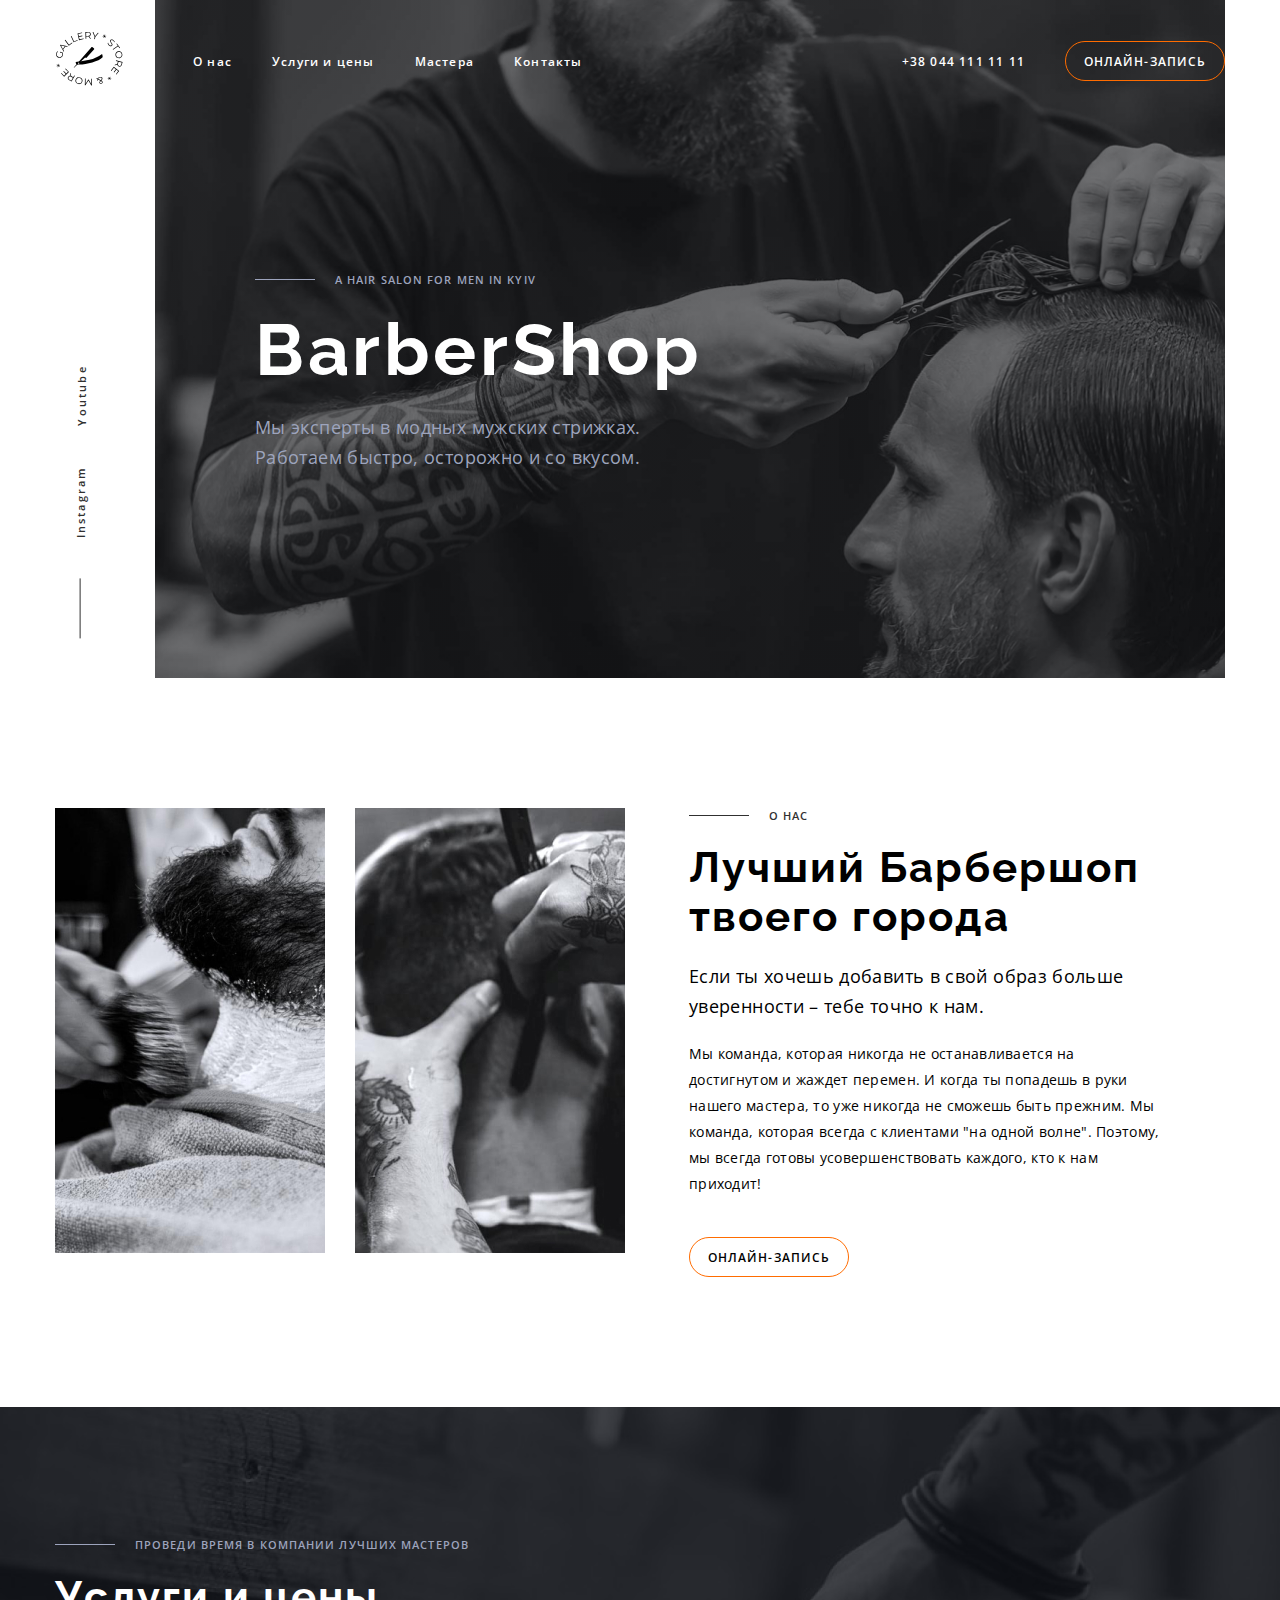
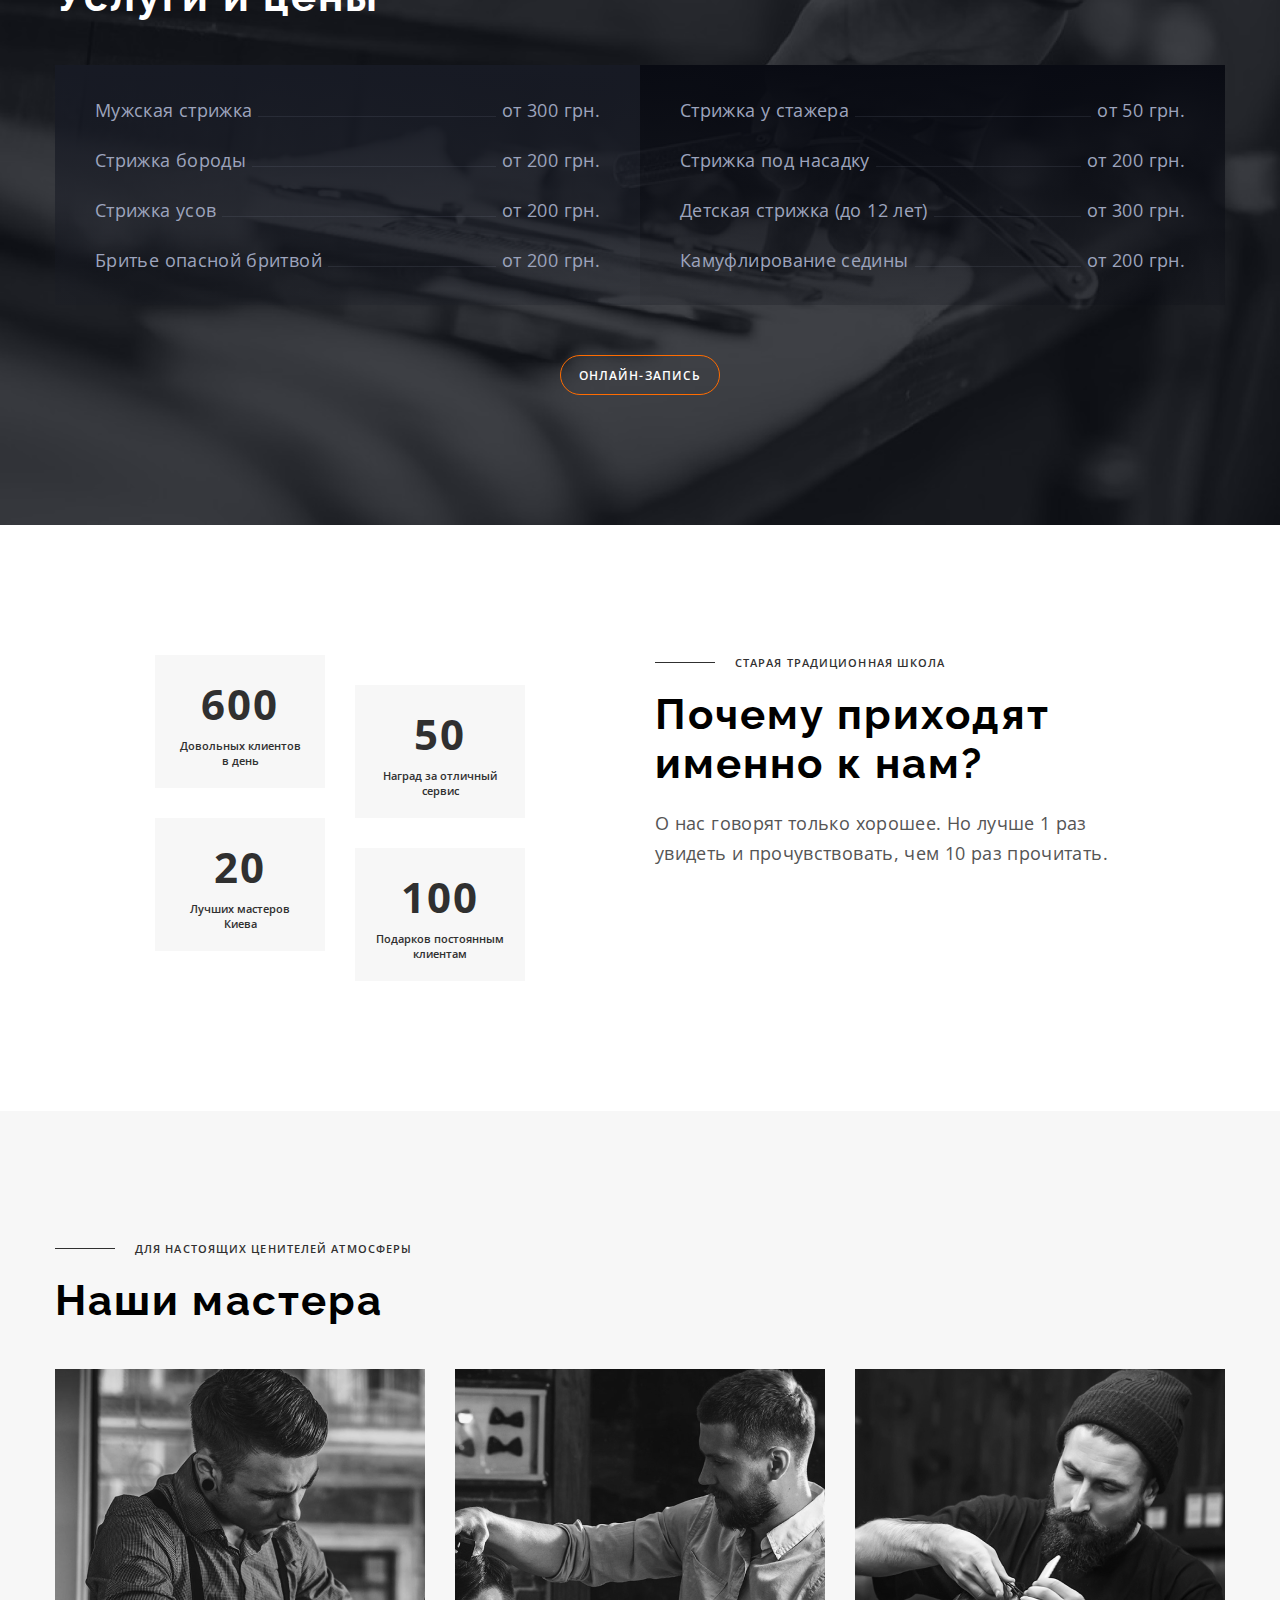
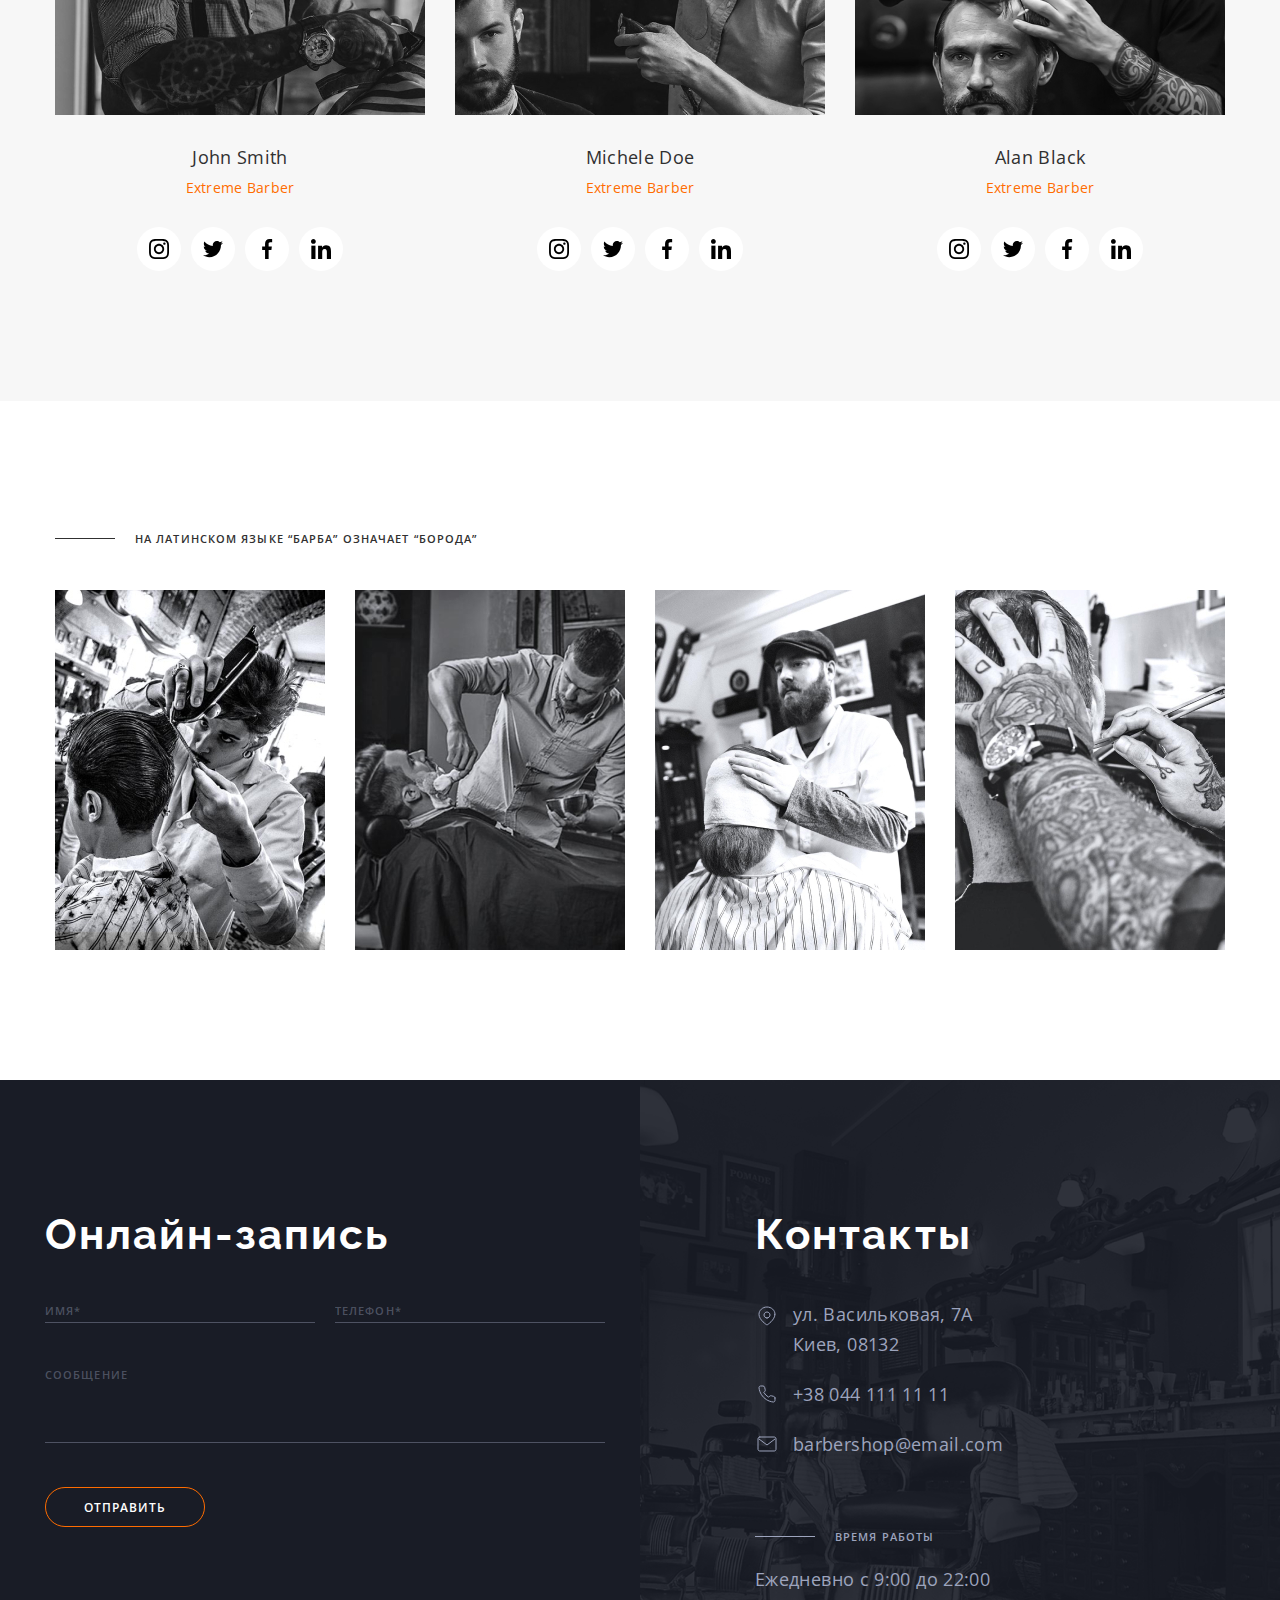
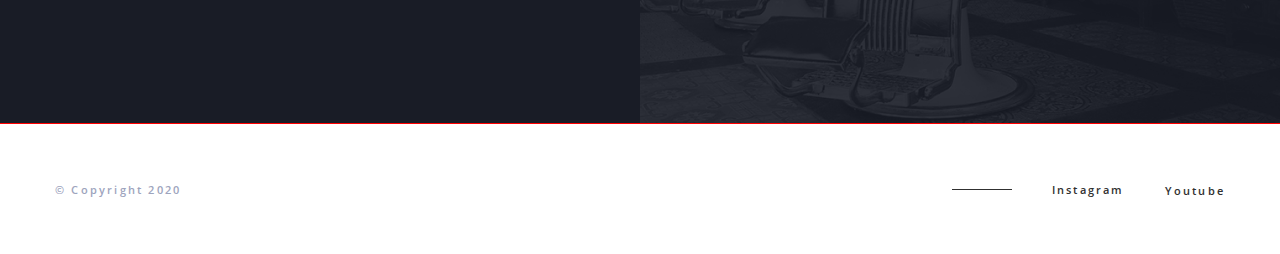
==== commit 606a8054: "добавлены формы" ====
--- a/index.html
+++ b/index.html
@@ -1,71 +1,448 @@
 <!DOCTYPE html>
-<html lang="en">
+<html lang="ru">
 
 <head>
-    <meta charset="UTF-8" />
-    <meta name="viewport" content="width=device-width, initial-scale=1.0" />
-    <title>Form</title>
+    <meta charset="UTF-8">
+    <meta name="viewport" content="width=device-width, initial-scale=1.0">
+    <title>Барбершоп</title>
     <link rel="stylesheet"
-        href="https://cdnjs.cloudflare.com/ajax/libs/modern-normalize/1.0.0/modern-normalize.min.css" />
-    <link rel="stylesheet" href="./css/styles.css" />
+        href="https://cdnjs.cloudflare.com/ajax/libs/modern-normalize/1.0.0/modern-normalize.min.css">
+    <link rel="stylesheet" href="https://cdnjs.cloudflare.com/ajax/libs/animate.css/4.1.1/animate.min.css" />
+    <link
+        href="https://fonts.googleapis.com/css2?family=Open+Sans:wght@400;600;700&family=Raleway:wght@700&display=swap"
+        rel="stylesheet">
+    <link rel="stylesheet" href="./css/styles.css">
 </head>
 
 <body>
-    <form action="#" class="contact-form">
-        <input type="text" name="user-name" class="contact-form__input" placeholder="Имя*" minlength="2" required>
-        <input type="email" name="user-email" class="contact-form__input" placeholder="Email*" required>
-        <input type="tel" name="user-phone" class="contact-form__input" placeholder="096-111-11-11*" required
-            pattern="[0-9]{3}-[0-9]{3}-[0-9]{2}-[0-9]{2}">
-
-        <section class="contact-form__box">
-            <h2 class="contact-form__box-title">Your Hobby</h2>
-            <input type="checkbox" name="user-hobby" value="football" id="hobby-football" class="contact-form__check">
-            <label for="hobby-football">football</label>
-
-            <input type="checkbox" name="user-hobby" value="boxing" id="hobby-boxing" class="contact-form__check">
-            <label for="hobby-boxing">boxing</label>
-
-            <input type="checkbox" name="user-hobby" value="swimming" id="hobby-swimming" class="contact-form__check">
-            <label for="hobby-swimming">swimming</label>
-        </section>
-
-        <section class="contact-form__box">
-            <h2 class="contact-form__box-title">Your Age</h2>
-            <label>
-                <input type="radio" name="user-age" value="20" id="" class="contact-form__radio">
-                20
-            </label>
-
-            <label>
-                <input type="radio" name="user-age" value="26" id="" class="contact-form__radio">
-                26
-            </label>
-
-            <label>
-                <input type="radio" name="user-age" value="38" id="" class="contact-form__radio">
-                38
-            </label>
-        </section>
-
-        <section class="contact-form__box">
-            <h2 class="contact-form__box-title">Your message</h2>
-            <textarea class="contact-form__message" name="user-message" placeholder="Сообщение"></textarea>
-        </section>
-
-        <section class="contact-form__box">
-            <h2 class="contact-form__box-title">Yout city</h2>
-            <select name="user-city">
-                <option value="Kyiv">Kyiv</option>
-                <option value="Vinnitsa">Vinnitsa</option>
-                <option value="Kharkov">Kharkov</option>
-            </select>
-        </section>
-
-        <div class="contact-form__btn-wrapper">
-            <button type="submit" class="contact-form__btn">submit</button>
-            <button type="reset" class="contact-form__btn">reset</button>
+    <header class="header">
+        <div class="container">
+            <nav class="navigation">
+                <a href="./index.html" class="logo link animate__shakeX" aria-label="логотип барбершопа">
+                    <svg class="logo-svg">
+                        <use href="./images/sprite.svg#logo"></use>
+                    </svg>
+                </a>
+                <ul class="navigation-list list">
+                    <li class="navigation-list-item">
+                        <a href="#" class="navigation-list-link link">О нас</a>
+                    </li>
+                    <li class="navigation-list-item">
+                        <a href="#" class="navigation-list-link link">Услуги и цены</a>
+                    </li>
+                    <li class="navigation-list-item">
+                        <a href="#" class="navigation-list-link link">Мастера</a>
+                    </li>
+                    <li class="navigation-list-item">
+                        <a href="#" class="navigation-list-link link">Контакты</a>
+                    </li>
+                </ul>
+            </nav>
+            <address class="address">
+                <a href="tel:+380441111111" class="header-tel link">+38 044 111 11 11</a>
+            </address>
+            <button type="button" class="modal-btn modal-btn-dark-theme" data-modal-open>онлайн-запись</button>
         </div>
-    </form>
+    </header>
+    <main>
+        <!-- HERO -->
+        <section class="hero">
+            <div class="container">
+                <div class="hero-left-side">
+                    <ul class="social-links list">
+                        <li class="social-links-item">
+                            <a href="#" class="social-link link" lang="en">Instagram</a>
+                        </li>
+                        <li class="social-links-item">
+                            <a href="#" class="social-link link" lang="en">Youtube</a>
+                        </li>
+                    </ul>
+                </div>
+                <div class="hero-right-side">
+                    <p class="undertitle undertitle-dark-theme" lang="en">A hair salon for men in Kyiv</p>
+                    <h1 class="hero-title" lang="en">BarberShop</h1>
+                    <p class="description description-dark-theme">Мы эксперты в модных мужских стрижках.
+                        Работаем быстро, осторожно и со вкусом.</p>
+                </div>
+            </div>
+        </section>
+
+        <!-- ABOUT -->
+        <section class="about section">
+            <div class="container">
+                <div class="about-left-side">
+                    <ul class="about-list list">
+                        <li class="about-list-item">
+                            <img src="./images/about/about-img-1.jpg" alt="мастер бреет бороду клиенту"
+                                class="about-list-item-img" width="270" height="445">
+                        </li>
+                        <li class="about-list-item">
+                            <img src="./images/about/about-img-2.jpg" alt="мастер стрижет клиента"
+                                class="about-list-item-img" width="270" height="445">
+                        </li>
+                    </ul>
+                </div>
+                <div class="about-right-side">
+                    <p class="undertitle undertitle-light-theme">О НАС</p>
+                    <h2 class="title">Лучший Барбершоп
+                        твоего города</h2>
+                    <p class="description">Если ты хочешь добавить в свой образ больше уверенности – тебе точно к нам.
+                    </p>
+                    <p class="about-text">Мы команда, которая никогда не останавливается на достигнутом
+                        и жаждет перемен. И когда ты попадешь в руки нашего мастера,
+                        то уже никогда не сможешь быть прежним. Мы команда, которая всегда с клиентами "на одной волне".
+                        Поэтому, мы всегда готовы усовершенствовать каждого, кто к нам приходит!</p>
+                    <button type="button" class="modal-btn">онлайн-запись</button>
+                </div>
+            </div>
+        </section>
+
+        <!-- SERVICES -->
+        <section class="services section">
+            <div class="container">
+                <p class="undertitle undertitle-dark-theme">Проведи время в компании лучших мастеров</p>
+                <h2 class="title title-dark-theme">Услуги и цены</h2>
+                <div class="services-list-wrapper">
+                    <ul class="services-list list">
+                        <li class="services-list-item">
+                            <span class="services-list-name">Мужская стрижка</span>
+                            <span class="services-undertitle"></span>
+                            <span class="services-list-price">от
+                                300
+                                грн.</span>
+                        </li>
+                        <li class="services-list-item">
+                            <span class="services-list-name">Стрижка бороды</span>
+                            <span class="services-undertitle"></span>
+                            <span class="services-list-price">от
+                                200
+                                грн.</span>
+                        </li>
+                        <li class="services-list-item">
+                            <span class="services-list-name">Стрижка усов</span>
+                            <span class="services-undertitle"></span>
+                            <span class="services-list-price">от 200
+                                грн.</span>
+                        </li>
+                        <li class="services-list-item">
+                            <span class="services-list-name">Бритье опасной бритвой</span>
+                            <span class="services-undertitle"></span>
+                            <span class="services-list-price">от
+                                200 грн.</span>
+                        </li>
+                    </ul>
+                    <ul class="services-list list">
+                        <li class="services-list-item">
+                            <span class="services-list-name">Cтрижка у стажера</span>
+                            <span class="services-undertitle"></span>
+                            <span class="services-list-price">от 50
+                                грн.</span>
+                        </li>
+                        <li class="services-list-item">
+                            <span class="services-list-name">Стрижка под насадку</span>
+                            <span class="services-undertitle"></span>
+                            <span class="services-list-price">от 200 грн.</span>
+                        </li>
+                        <li class="services-list-item">
+                            <span class="services-list-name">Детская стрижка (до 12 лет)</span>
+                            <span class="services-undertitle"></span>
+                            <span class="services-list-price">от 300 грн.</span>
+                        </li>
+                        <li class="services-list-item">
+                            <span class="services-list-name">Камуфлирование седины</span>
+                            <span class="services-undertitle"></span>
+                            <span class="services-list-price">от
+                                200 грн.</span>
+                        </li>
+                    </ul>
+                </div>
+                <button type="button" class="modal-btn modal-btn-dark-theme">онлайн-запись</button>
+            </div>
+        </section>
+
+        <!-- ADVANTAGES -->
+        <section class="advantages section">
+            <div class="container">
+                <div class="advantages-left-side">
+                    <ul class="advantages-list list">
+                        <li class="advantages-list-item">
+                            <p class="advantages-list-count">600</p>
+                            <p class="advantages-list-description">Довольных клиентов в день</p>
+                        </li>
+                        <li class="advantages-list-item">
+                            <p class="advantages-list-count">50</p>
+                            <p class="advantages-list-description">Наград за отличный сервис </p>
+                        </li>
+                        <li class="advantages-list-item">
+                            <p class="advantages-list-count">20</p>
+                            <p class="advantages-list-description">Лучших мастеров Киева </p>
+                        </li>
+                        <li class="advantages-list-item">
+                            <p class="advantages-list-count">100</p>
+                            <p class="advantages-list-description">Подарков постоянным клиентам</p>
+                        </li>
+                    </ul>
+                </div>
+                <div class="advantages-right-side">
+                    <p class="undertitle undertitle-light-theme">старая традиционная школа</p>
+                    <h2 class="title">Почему приходят именно к нам?</h2>
+                    <p class="description description-light-theme">О нас говорят только хорошее. Но лучше 1 раз увидеть
+                        и
+                        прочувствовать, чем 10 раз прочитать. </p>
+                </div>
+            </div>
+        </section>
+
+        <!-- MASTERS -->
+        <section class="masters section">
+            <div class="container">
+                <p class="undertitle undertitle-light-theme">для настоящих ценителей атмосферы</p>
+                <h2 class="title">Наши мастера</h2>
+                <ul class="masters-list list">
+                    <li class="masters-list-item">
+                        <img class="masters-list-item-img" src="./images/masters/master-1.jpg" alt="фото мастера"
+                            width="370" height="346">
+                        <div class="masters-list-content-wrapper">
+                            <h3 class="masters-list-item-title" lang="en">John Smith</h3>
+                            <p class="masters-list-item-position" lang="en">Extreme Barber</p>
+                            <ul class="social-list list">
+                                <li class="social-list-item">
+                                    <a href="#" class="social-list-link link">
+                                        <svg class="social-list-svg">
+                                            <use href="./images/sprite.svg#instagram"></use>
+                                        </svg>
+                                    </a>
+                                </li>
+                                <li class="social-list-item">
+                                    <a href="#" class="social-list-link link">
+                                        <svg class="social-list-svg">
+                                            <use href="./images/sprite.svg#twitter"></use>
+                                        </svg>
+                                    </a>
+                                </li>
+                                <li class="social-list-item">
+                                    <a href="#" class="social-list-link link">
+                                        <svg class="social-list-svg">
+                                            <use href="./images/sprite.svg#facebook"></use>
+                                        </svg>
+                                    </a>
+                                </li>
+                                <li class="social-list-item">
+                                    <a href="#" class="social-list-link link">
+                                        <svg class="social-list-svg">
+                                            <use href="./images/sprite.svg#linkedin"></use>
+                                        </svg>
+                                    </a>
+                                </li>
+                            </ul>
+                        </div>
+                    </li>
+                    <li class="masters-list-item">
+                        <img class="masters-list-item-img" src="./images/masters/master-2.jpg" alt="фото мастера"
+                            width="370" height="346">
+                        <div class="masters-list-content-wrapper">
+                            <h3 class="masters-list-item-title" lang="en">Michele Doe</h3>
+                            <p class="masters-list-item-position" lang="en">Extreme Barber</p>
+                            <ul class="social-list list">
+                                <li class="social-list-item">
+                                    <a href="#" class="social-list-link link">
+                                        <svg class="social-list-svg">
+                                            <use href="./images/sprite.svg#instagram"></use>
+                                        </svg>
+                                    </a>
+                                </li>
+                                <li class="social-list-item">
+                                    <a href="#" class="social-list-link link">
+                                        <svg class="social-list-svg">
+                                            <use href="./images/sprite.svg#twitter"></use>
+                                        </svg>
+                                    </a>
+                                </li>
+                                <li class="social-list-item">
+                                    <a href="#" class="social-list-link link">
+                                        <svg class="social-list-svg">
+                                            <use href="./images/sprite.svg#facebook"></use>
+                                        </svg>
+                                    </a>
+                                </li>
+                                <li class="social-list-item">
+                                    <a href="#" class="social-list-link link">
+                                        <svg class="social-list-svg">
+                                            <use href="./images/sprite.svg#linkedin"></use>
+                                        </svg>
+                                    </a>
+                                </li>
+                            </ul>
+                        </div>
+                    </li>
+                    <li class="masters-list-item">
+                        <img class="masters-list-item-img" src="./images/masters/master-3.jpg" alt="фото мастера"
+                            width="370" height="346">
+                        <div class="masters-list-content-wrapper">
+                            <h3 class="masters-list-item-title" lang="en">Alan Black</h3>
+                            <p class="masters-list-item-position" lang="en">Extreme Barber</p>
+                            <ul class="social-list list">
+                                <li class="social-list-item">
+                                    <a href="#" class="social-list-link link">
+                                        <svg class="social-list-svg">
+                                            <use href="./images/sprite.svg#instagram"></use>
+                                        </svg>
+                                    </a>
+                                </li>
+                                <li class="social-list-item">
+                                    <a href="#" class="social-list-link link">
+                                        <svg class="social-list-svg">
+                                            <use href="./images/sprite.svg#twitter"></use>
+                                        </svg>
+                                    </a>
+                                </li>
+                                <li class="social-list-item">
+                                    <a href="#" class="social-list-link link">
+                                        <svg class="social-list-svg">
+                                            <use href="./images/sprite.svg#facebook"></use>
+                                        </svg>
+                                    </a>
+                                </li>
+                                <li class="social-list-item">
+                                    <a href="#" class="social-list-link link">
+                                        <svg class="social-list-svg">
+                                            <use href="./images/sprite.svg#linkedin"></use>
+                                        </svg>
+                                    </a>
+                                </li>
+                            </ul>
+                        </div>
+                    </li>
+                </ul>
+            </div>
+        </section>
+
+        <!-- GALLERY -->
+        <section class="gallery section">
+            <div class="container">
+                <p class="undertitle undertitle-light-theme">На латинском языке “барба” означает “борода”</p>
+                <h2 class="visually-hidden">галерея работ</h2>
+                <ul class="gallery-list list">
+                    <li class="gallery-list-item">
+                        <img class="gallery-list-img" src="./images/gallery/gallery-img-1.jpg"
+                            alt="мастер стрижет клиента" width="270" height="360">
+                    </li>
+                    <li class="gallery-list-item">
+                        <img class="gallery-list-img" src="./images/gallery/gallery-img-2.jpg"
+                            alt="мастер бреет бороду клиенту" width="270" height="360">
+                    </li>
+                    <li class="gallery-list-item">
+                        <img class="gallery-list-img" src="./images/gallery/gallery-img-3.jpg"
+                            alt="мастер распаривает лицо клиенту" width="270" height="360">
+                    </li>
+                    <li class="gallery-list-item">
+                        <img class="gallery-list-img" src="./images/gallery/gallery-img-4.jpg"
+                            alt="мастер стрижет клиента" width="270" height="360">
+                    </li>
+
+                </ul>
+            </div>
+        </section>
+
+        <!-- CONTACT -->
+        <div class="contact-wrapper">
+            <!-- CONTACT FORM -->
+            <section class="contact-form-section section">
+                <div class="contact-form-wrapper">
+                    <h2 class="title title-dark-theme">Онлайн-запись</h2>
+                    <form action="" class="contact-form">
+                        <input type="text" name="uesr-name" class="contact-form-input" placeholder="Имя*" required>
+                        <input type="tel" name="user-phone" class="contact-form-input" placeholder="Телефон*" required>
+                        <textarea name="user-message" class="contact-form-message" placeholder="сообщение"></textarea>
+                        <button type="submit" class="contact-form-btn">отправить</button>
+                    </form>
+                </div>
+            </section>
+
+            <!-- CONTACT INFORMATION -->
+            <section class="contact-info section">
+                <h2 class="title title-dark-theme">Контакты</h2>
+                <address class="address">
+                    <ul class="contact-list list">
+                        <li class="contact-list-item">
+                            <a class="contact-list-link link" href="https://goo.gl/maps/cm9LfFWkufwMhK5U8"
+                                target="_blank">
+                                <svg class="contact-list-svg contact-list-svg-pin">
+                                    <use href="./images/sprite.svg#map-pin"></use>
+                                </svg>
+                                ул. Васильковая, 7А Киев, 08132</a>
+                        </li>
+                        <li class="contact-list-item">
+                            <a class="contact-list-link link" href="tel:+380441111111">
+                                <svg class="contact-list-svg">
+                                    <use href="./images/sprite.svg#phone"></use>
+                                </svg>
+                                +38 044 111 11 11</a>
+                        </li>
+                        <li class="contact-list-item">
+                            <a class="contact-list-link link" href="mailto:barbershop@email.com">
+                                <svg class="contact-list-svg">
+                                    <use href="./images/sprite.svg#mail"></use>
+                                </svg>
+                                barbershop@email.com</a>
+                        </li>
+                    </ul>
+                </address>
+                <p class="undertitle undertitle-dark-theme">время работы</p>
+                <p class="contact-info-date">Ежедневно с <time datetime="09:00">9:00</time> до <time
+                        datetime="22:00">22:00</time></p>
+            </section>
+        </div>
+    </main>
+    <footer class="footer">
+        <div class="container">
+            <p class="copyright">&copy; Copyright 2020</p>
+            <ul class="social-links list">
+                <li class="social-links-item">
+                    <a href="#" class="social-link link" lang="en">Instagram</a>
+                </li>
+                <li class="social-links-item">
+                    <a href="#" class="social-link link" lang="en">Youtube</a>
+                </li>
+            </ul>
+        </div>
+    </footer>
+
+    <!-- BACKDROP -->
+    <div class="backdrop is-hidden" data-modal>
+        <div class="modal">
+            <button type="button" class="modal-close-btn" data-modal-close>X</button>
+            <form action="#" class="modal-form">
+                <label class="modal-form-field">
+                    Имя
+                    <span class="modal-form-input-wrapper">
+                        <input name="user-name" type="text" class="modal-form-input">
+                        <span class="modal-form-icon"></span>
+                    </span>
+                </label>
+                <label class="modal-form-field">
+                    Телефон
+                    <span class="modal-form-input-wrapper">
+                        <input name="user-phone" type="tel" class="modal-form-input">
+                        <span class="modal-form-icon"></span>
+                    </span>
+                </label>
+                <label class="modal-form-field">
+                    Комментарий
+                    <textarea name="user-message" class="modal-form-message" placeholder="Введите текст"></textarea>
+                </label>
+
+                <input type="checkbox" name="user-policy" value="user-policy-ok"
+                    class="modal-form-policy visually-hidden" id="policy">
+                <label for="policy" class="contact-form-policy-label">
+                    Соглашаюсь с рассылкой и принимаю&nbsp;<a href="">Условия договора</a>
+                </label>
+                <button type="submit" class="modal-form-btn">Отправить</button>
+            </form>
+        </div>
+    </div>
+
+    <script src="./js/modal.js"></script>
 </body>
 
 </html>--- a/css/styles.css
+++ b/css/styles.css
@@ -1,3 +1,13 @@
+:root {
+  --main-font: "Open Sans", sans-serif;
+  --secondary-font: "Raleway", sans-serif;
+  --title-dark-theme-color: #fff;
+  --title-light-theme-color: #303030;
+  --text-dark-theme-color: #9da4bd;
+  --text-light-theme-color: #555555;
+  --accent-color: #ff6c00;
+}
+
 *,
 *::before,
 *::after {
@@ -6,67 +16,833 @@
 }
 
 body {
-  font-family: -apple-system, BlinkMacSystemFont, Segoe UI, Helvetica, Arial,
-    sans-serif, Apple Color Emoji, Segoe UI Emoji;
-}
-
-input {
-  font-family: inherit;
+  font-family: var(--main-font);
+}
+
+img {
+  display: block;
+}
+
+.link {
+  text-decoration: none;
+}
+
+.list {
+  list-style: none;
+}
+
+.address {
+  font-style: normal;
+}
+
+.container {
+  width: 1200px;
+  padding: 0 15px;
+  margin: 0 auto;
+}
+
+.section {
+  padding-top: 130px;
+  padding-bottom: 130px;
+}
+
+.visually-hidden {
+  position: absolute !important;
+  clip: rect(1px 1px 1px 1px); /* IE6, IE7 */
+  clip: rect(1px, 1px, 1px, 1px);
+  padding: 0 !important;
+  border: 0 !important;
+  height: 1px !important;
+  width: 1px !important;
+  overflow: hidden;
+}
+
+/* ======================= COMPONENTS ======================= */
+.modal-btn {
+  min-width: 160px;
+  height: 40px;
+  font-weight: 600;
+  font-size: 12px;
+  line-height: 1.333;
+  letter-spacing: 0.09em;
+  text-transform: uppercase;
+  background-color: transparent;
+  border: 1px solid var(--accent-color);
+  border-radius: 25px;
+  padding: 12px;
+  cursor: pointer;
+  transition: all 250ms linear;
+}
+
+.modal-btn-dark-theme {
+  color: #fff;
+}
+
+.modal-btn:hover,
+.modal-btn:focus {
+  background-color: var(--accent-color);
+  color: #fff;
+}
+
+.social-links {
+  display: flex;
+}
+
+.social-links-item:first-child {
+  display: flex;
+  align-items: center;
+}
+
+.social-links-item:first-child::before {
+  content: "";
+  display: inline-block;
+  width: 60px;
+  height: 1px;
+  background-color: #303030;
+  margin-right: 40px;
+}
+
+.social-links-item:not(:last-child) {
+  margin-right: 40px;
+}
+
+.social-link {
+  font-weight: 600;
+  font-size: 11px;
+  line-height: 1.364;
+  letter-spacing: 0.2em;
+  color: #303030;
+  transition: color 250ms linear;
+}
+
+.social-link:hover,
+.social-link:focus {
+  color: var(--accent-color);
+}
+
+.undertitle {
+  display: flex;
+  align-items: center;
+  font-weight: 600;
+  font-size: 11px;
+  line-height: 1.364;
+  letter-spacing: 0.1em;
+  text-transform: uppercase;
+  margin-bottom: 20px;
+}
+
+.undertitle::before {
+  content: "";
+  display: inline-block;
+  width: 60px;
+  height: 1px;
+  background-color: #303030;
+  margin-right: 20px;
+}
+
+.undertitle-light-theme::before {
+  background-color: #303030;
+}
+
+.undertitle-dark-theme::before {
+  background-color: #9da4bd;
+}
+
+.undertitle-light-theme {
+  color: #303030;
+}
+
+.undertitle-dark-theme {
+  color: #9da4bd;
+}
+
+.description {
+  font-weight: 400;
+  font-size: 18px;
+  line-height: 1.667;
+  letter-spacing: 0.02em;
+}
+
+.description-light-theme {
+  color: #555555;
+}
+
+.description-dark-theme {
+  color: #9da4bd;
+}
+
+.title {
+  font-family: var(--secondary-font);
+  font-weight: 700;
+  font-size: 42px;
+  line-height: 1.167;
+  letter-spacing: 0.05em;
+}
+
+.title-light-theme {
+  color: var(--title-light-theme-color);
+}
+
+.title-dark-theme {
+  color: var(--title-dark-theme-color);
+}
+/* ======================= END COMPONENTS ======================= */
+
+/* ======================= HEADER ======================= */
+.header {
+  position: absolute;
+  top: 0;
+  left: 0;
+  width: 100%;
+  padding: 32px 0;
+}
+
+.header .container {
+  display: flex;
+  align-items: center;
+}
+
+.header .address {
+  margin-left: auto;
+  margin-right: 40px;
+}
+
+.navigation {
+  display: flex;
+  align-items: center;
+}
+
+.logo {
+  margin-right: 70px;
+  animation-duration: 2000ms;
+}
+
+.logo-svg {
+  width: 68px;
+  height: 54px;
+}
+
+.navigation-list {
+  display: flex;
+}
+
+.navigation-list-item:not(:last-child) {
+  margin-right: 40px;
+}
+
+.navigation-list-link,
+.header-tel {
+  font-weight: 600;
+  font-size: 12px;
+  line-height: 1.333;
+  letter-spacing: 0.1em;
+  color: #fff;
+  transition: color 250ms linear;
+}
+
+.navigation-list-link:hover,
+.navigation-list-link:focus,
+.header-tel:hover,
+.header-tel:focus {
+  color: var(--accent-color);
+}
+
+/* ======================= END HEADER ======================= */
+
+/* ======================= HERO ======================= */
+.hero .container {
+  display: flex;
+}
+
+.hero .description {
+  width: 400px;
+}
+
+.hero-left-side {
+  display: flex;
+  align-items: flex-end;
+  width: 100px;
+  padding-left: 34px;
+  padding-bottom: 40px;
+}
+
+.hero-left-side .social-links {
+  transform: rotate(-90deg);
+  transform-origin: left bottom;
+}
+
+.hero-right-side {
+  flex-grow: 1;
+  padding-left: 100px;
+  padding-top: 272px;
+  padding-bottom: 206px;
+  background-color: rgba(25, 28, 38, 0.2);
+  background-image: linear-gradient(
+      rgba(25, 28, 38, 0.2),
+      rgba(25, 28, 38, 0.2)
+    ),
+    url("../images/hero/bg.jpg");
+  background-repeat: no-repeat;
+  background-size: cover;
+}
+
+.hero-title {
+  font-family: var(--secondary-font);
+  font-weight: 700;
+  font-size: 72px;
+  line-height: 1.181;
+  letter-spacing: 0.05em;
+  margin-bottom: 20px;
+  color: #fff;
+}
+
+/* ======================= END HEADER ======================= */
+
+/* ======================= ABOUT ======================= */
+.about .container {
+  display: flex;
+}
+
+.about .title {
+  margin-bottom: 20px;
+}
+
+.about .description {
+  margin-bottom: 20px;
+}
+
+.about-list {
+  display: flex;
+}
+
+.about-list-item:not(:last-child) {
+  margin-right: 30px;
+}
+
+.about-right-side {
+  padding-left: 64px;
+}
+
+.about-text {
+  font-weight: 400;
+  font-size: 14px;
+  line-height: 1.857;
+  letter-spacing: 0.02em;
+  margin-bottom: 40px;
+  padding-right: 60px;
+}
+/* ======================= END ABOUT ======================= */
+
+/* ======================= SERVICES ======================= */
+.services {
+  background-image: url("../images/services/bg.png");
+  background-repeat: no-repeat;
+  background-size: cover;
+  background-color: #111319;
+}
+
+.services .title {
+  margin-bottom: 44px;
+}
+
+.services .modal-btn {
+  display: block;
+  margin: 0 auto;
+}
+
+.services-list-wrapper {
+  display: flex;
+  flex-wrap: wrap;
+  margin-bottom: 50px;
+}
+
+.services-list {
+  width: 50%;
+  padding: 30px 40px;
+  background-image: linear-gradient(
+    180deg,
+    #171a24 0%,
+    rgba(23, 26, 36, 0.2) 100%
+  );
+}
+
+.services-list:nth-child(4n-1),
+.services-list:nth-child(4n-2) {
+  background-image: linear-gradient(
+    180deg,
+    #090b13 0%,
+    rgba(9, 11, 19, 0.2) 100%
+  );
+}
+
+.services-list-item {
+  display: flex;
+  align-items: baseline;
+}
+
+.services-list-item:not(:last-child) {
+  margin-bottom: 20px;
+}
+
+.services-undertitle {
+  flex-grow: 1;
+  height: 1px;
+  margin: 0 6px;
+  background-color: rgba(157, 164, 189, 0.12);
+}
+
+.services-list-name,
+.services-list-price {
+  font-weight: 400;
+  font-size: 18px;
+  line-height: 1.667;
+  letter-spacing: 0.02em;
+  color: var(--text-dark-theme-color);
+}
+/* ======================= END SERVICES ======================= */
+
+/* ======================= ADVANTAGES ======================= */
+.advantages .container {
+  display: flex;
+}
+
+.advantages .title {
+  margin-bottom: 20px;
+}
+
+.advantages .description {
+  padding-right: 100px;
+}
+
+.advantages-left-side {
+  flex-shrink: 0;
+  width: 470px;
+  padding-left: 100px;
+}
+
+.advantages-right-side {
+  flex-grow: 1;
+  padding-left: 130px;
+}
+
+.advantages-list {
+  display: flex;
+  flex-wrap: wrap;
+  align-items: flex-start;
+  justify-content: space-between;
+}
+
+.advantages-list-item {
+  width: 170px;
+  padding: 20px;
+  min-height: 133px;
+  background-color: #f7f7f7;
+}
+
+.advantages-list-item:nth-child(even) {
+  margin-top: 30px;
+}
+
+.advantages-list-count {
+  font-weight: 700;
+  font-size: 42px;
+  line-height: 1.357;
+  text-align: center;
+  letter-spacing: 0.05em;
+  color: #303030;
+  margin-bottom: 6px;
+}
+
+.advantages-list-description {
+  font-weight: 600;
+  font-size: 11px;
+  line-height: 1.364;
+  text-align: center;
+  color: #303030;
+}
+/* ======================= END ADVANTAGES ======================= */
+
+/* ======================= MASTERS ======================= */
+.masters {
+  background-color: #f7f7f7;
+}
+
+.masters .title {
+  margin-bottom: 44px;
+}
+
+.masters-list {
+  display: flex;
+  justify-content: space-between;
+}
+
+.masters-list-item-img {
+  /* margin-bottom: 30px; */
+}
+
+.masters-list-item-title {
+  font-weight: 400;
+  font-size: 18px;
+  line-height: 1.389;
+  text-align: center;
+  letter-spacing: 0.02em;
+  color: #303030;
+  margin-bottom: 8px;
+}
+
+.masters-list-item-position {
+  font-weight: 400;
+  font-size: 14px;
+  line-height: 1.357;
+  text-align: center;
+  letter-spacing: 0.02em;
+  color: var(--accent-color);
+  margin-bottom: 30px;
+}
+
+.masters-list-content-wrapper {
+  padding-top: 30px;
+  padding-left: 82px;
+  padding-right: 82px;
+}
+
+.social-list {
+  display: flex;
+  justify-content: space-between;
+}
+
+.social-list-link {
+  display: flex;
+  justify-content: center;
+  align-items: center;
+  width: 44px;
+  height: 44px;
+  border-radius: 50%;
+  background-color: #fff;
+  transition: background-color 250ms linear;
+}
+
+.social-list-link:hover,
+.social-list-link:focus {
+  background-color: #000;
+}
+
+.social-list-link:hover .social-list-svg,
+.social-list-link:focus .social-list-svg {
+  fill: var(--accent-color);
+}
+
+.social-list-svg {
+  width: 20px;
+  height: 20px;
+  transition: fill 250ms linear;
+}
+/* ======================= END MASTERS ======================= */
+
+/* ======================= GALLERY ======================= */
+.gallery .undertitle {
+  margin-bottom: 44px;
+}
+
+.gallery-list {
+  display: flex;
+  justify-content: space-between;
+}
+/* ======================= END GALLERY ======================= */
+
+/* ======================= CONTACT ======================= */
+.contact-wrapper {
+  display: flex;
+  background-color: #191c26;
+}
+
+.contact-wrapper .title {
+  margin-bottom: 40px;
+}
+
+.contact-form-section {
+  width: 50%;
+  padding-right: 35px;
+}
+
+.contact-form-wrapper {
+  width: 560px;
+  margin-left: auto;
 }
 
 .contact-form {
-  width: 400px;
-  min-height: 200px;
-  box-shadow: 0 6px 4px 0 #ccc;
-  margin: 0 auto;
+  display: flex;
+  flex-wrap: wrap;
+  justify-content: space-between;
+}
+
+.contact-form-input,
+.contact-form-message {
+  font-weight: 600;
+  font-size: 11px;
+  line-height: 1.364;
+  letter-spacing: 0.1em;
+  color: #fff;
+}
+
+.contact-form-input::placeholder,
+.contact-form-message::placeholder {
+  color: rgba(157, 164, 189, 0.4);
+  text-transform: uppercase;
+}
+
+.contact-form-input:focus,
+.contact-form-message:focus {
+  outline: none;
+  border-bottom: 1px solid #fff;
+}
+
+.contact-form-input:focus::placeholder,
+.contact-form-message:focus::placeholder {
+  color: #fff;
+}
+
+.contact-form-input {
+  width: 270px;
+  height: 24px;
+  background-color: transparent;
+  border: none;
+  border-bottom: 1px solid rgba(157, 164, 189, 0.4);
+  margin-bottom: 44px;
+}
+
+.contact-form-message {
+  width: 100%;
+  height: 76px;
+  resize: none;
+  background-color: transparent;
+  border: none;
+  border-bottom: 1px solid rgba(157, 164, 189, 0.4);
+  margin-bottom: 44px;
+}
+
+.contact-info {
+  width: 50%;
+  background-image: url("../images/contact/bg.png");
+  background-repeat: no-repeat;
+  background-size: cover;
+  padding-left: 115px;
+}
+
+.contact-info .address {
+  width: 250px;
+  margin-bottom: 70px;
+}
+
+.contact-list-link {
+  font-weight: 400;
+  font-size: 18px;
+  line-height: 1.667;
+  letter-spacing: 0.02em;
+  color: #9da4bd;
+}
+
+.contact-info-date {
+  font-weight: 400;
+  font-size: 18px;
+  line-height: 1.667;
+  letter-spacing: 0.02em;
+  color: #9da4bd;
+}
+
+.contact-list-item:not(:last-child) {
+  margin-bottom: 20px;
+}
+
+.contact-list-link {
+  position: relative;
+  display: flex;
+  align-items: center;
+  padding-left: 38px;
+}
+
+.contact-list-svg {
+  position: absolute;
+  left: 0;
+  top: 50%;
+  transform: translateY(-50%);
+  width: 24px;
+  height: 24px;
+  margin-right: 16px;
+}
+
+.contact-list-svg-pin {
+  top: 5px;
+  transform: translateY(0);
+}
+
+.contact-form-btn {
+  min-width: 160px;
+  height: 40px;
+  font-weight: 600;
+  font-size: 12px;
+  line-height: 1.333;
+  letter-spacing: 0.09em;
+  text-transform: uppercase;
+  background-color: transparent;
+  border: 1px solid var(--accent-color);
+  border-radius: 25px;
+  padding: 12px;
+  cursor: pointer;
+  transition: all 250ms linear;
+  color: #fff;
+}
+
+.contact-form-btn:hover,
+.contact-form-btn:focus {
+  background-color: var(--accent-color);
+  color: #fff;
+}
+
+/* ======================= END CONTACT ======================= */
+
+/* ======================= FOOTER ======================= */
+.footer {
+  outline: 1px solid red;
+  padding: 56px 0;
+}
+
+.footer .social-links {
+  margin-left: auto;
+}
+
+.footer .container {
+  display: flex;
+  align-items: center;
+  /* justify-content: space-between; */
+}
+.copyright {
+  font-weight: 600;
+  font-size: 11px;
+  line-height: 1.364;
+  letter-spacing: 0.2em;
+  color: #9da4bd;
+}
+/* ======================= END FOOTER ======================= */
+
+/* ======================= BACKDROP ======================= */
+.backdrop {
+  position: fixed;
+  top: 0;
+  left: 0;
+  width: 100%;
+  height: 100%;
+  background-color: rgba(0, 0, 0, 0.2);
+  transition: all 250ms linear;
+}
+
+.modal {
+  position: absolute;
+  top: 50%;
+  left: 50%;
+  transform: translate(-50%, -50%);
+  width: 528px;
+  min-height: 581px;
+  background-color: #ffffff;
+  box-shadow: 0px 1px 3px rgba(0, 0, 0, 0.12), 0px 1px 1px rgba(0, 0, 0, 0.14),
+    0px 2px 1px rgba(0, 0, 0, 0.2);
+  border-radius: 4px;
   padding: 40px;
 }
 
-.contact-form__input {
+.modal-close-btn {
+  position: absolute;
+  top: 8px;
+  right: 8px;
+  width: 30px;
+  height: 30px;
+  border-radius: 50%;
+  background-color: #ffffff;
+  border: 1px solid rgba(0, 0, 0, 0.1);
+  cursor: pointer;
+}
+
+.is-hidden {
+  opacity: 0;
+  visibility: hidden;
+  pointer-events: none;
+}
+/* ======================= END BACKDROP ======================= */
+
+/* ======================= MODAL FORM ======================= */
+.modal-form {
+  display: flex;
+  flex-direction: column;
+}
+
+.modal-form-input-wrapper {
+  display: block;
+  position: relative;
+}
+
+.modal-form-icon {
+  position: absolute;
+  left: 15px;
+  top: 50%;
+  transform: translateY(-50%);
+  display: block;
+  width: 12px;
+  height: 12px;
+  background-color: teal;
+}
+
+.modal-form-input {
   width: 100%;
   height: 40px;
-  padding-left: 10px;
-  border: 2px solid #ccc;
-}
-
-.contact-form__input:not(:last-child) {
-  margin-bottom: 20px;
-}
-
-.contact-form__btn-wrapper {
-  display: flex;
-  justify-content: center;
-}
-
-.contact-form__btn {
-  min-width: 100px;
-  height: 40px;
-  cursor: pointer;
-  text-transform: uppercase;
-}
-
-.contact-form__input:focus {
+  border-radius: 4px;
+  border: 1px solid rgba(33, 33, 33, 0.2);
+  padding-left: 42px;
+}
+
+.modal-form-input:focus {
   outline: none;
-}
-
-.contact-form__input:required:focus:valid {
-  border: 2px solid green;
-}
-
-.contact-form__input:required:focus:invalid {
-  border: 2px solid tomato;
-}
-
-.contact-form__box {
-  margin-bottom: 20px;
-}
-
-.contact-form__box-title {
-  margin-bottom: 16px;
-}
-
-.contact-form__message {
+  border: 1px solid var(--accent-color);
+}
+
+.modal-form-input:focus + .modal-form-icon {
+  background-color: var(--accent-color);
+}
+
+.modal-form-message {
   width: 100%;
-  height: 100px;
+  height: 120px;
+  border: 1px solid rgba(33, 33, 33, 0.2);
+  border-radius: 4px;
   resize: none;
-}
+  padding: 12px 16px;
+}
+
+.modal-form-message::placeholder {
+  color: rgba(117, 117, 117, 0.5);
+}
+
+.modal-form-message:focus {
+  outline: none;
+  border: 1px solid var(--accent-color);
+}
+
+.contact-form-policy-label {
+  display: flex;
+  align-items: center;
+  font-size: 12px;
+}
+
+.contact-form-policy-label::before {
+  content: "";
+  display: block;
+  width: 16px;
+  height: 16px;
+  outline: 1px solid #000;
+  margin-right: 10px;
+}
+
+.modal-form-policy:checked + .contact-form-policy-label::before {
+  background-color: tomato;
+  border: 4px solid #fff;
+}
+/* ======================= END MODAL FORM ======================= */
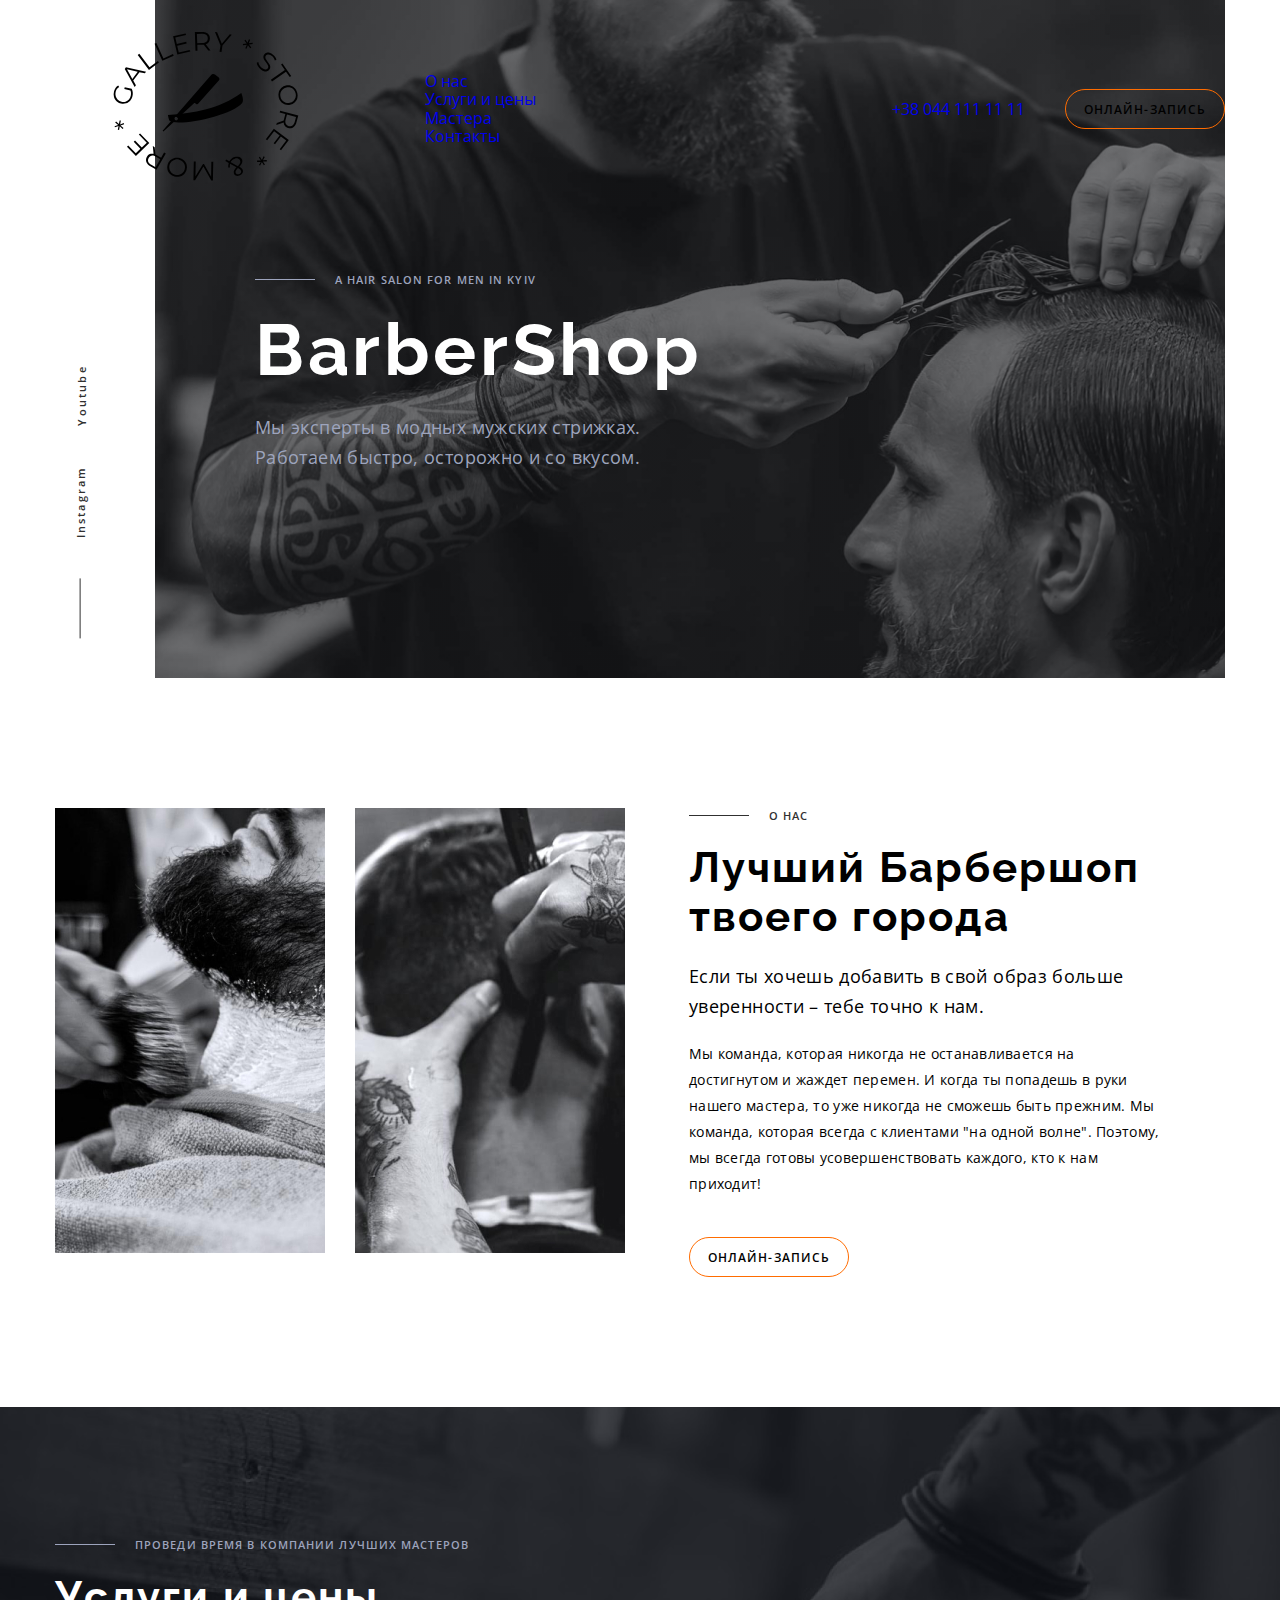
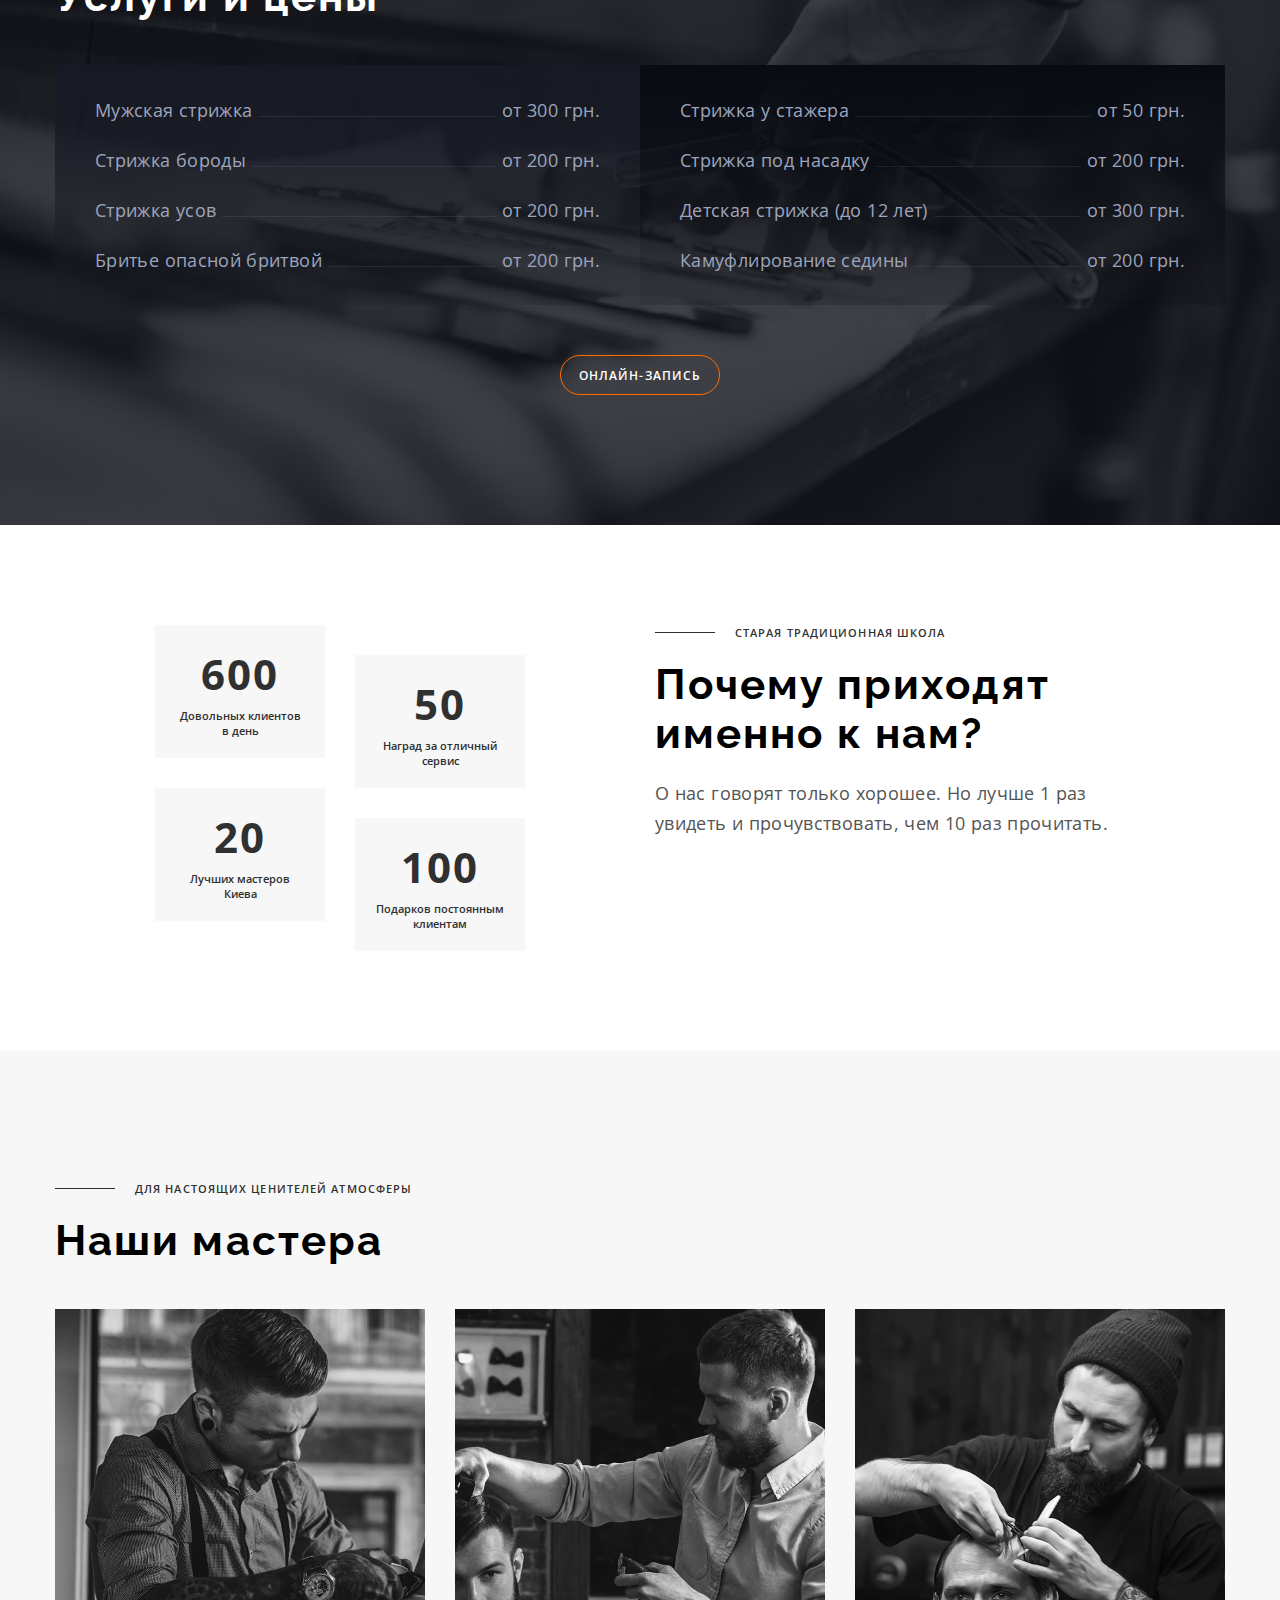
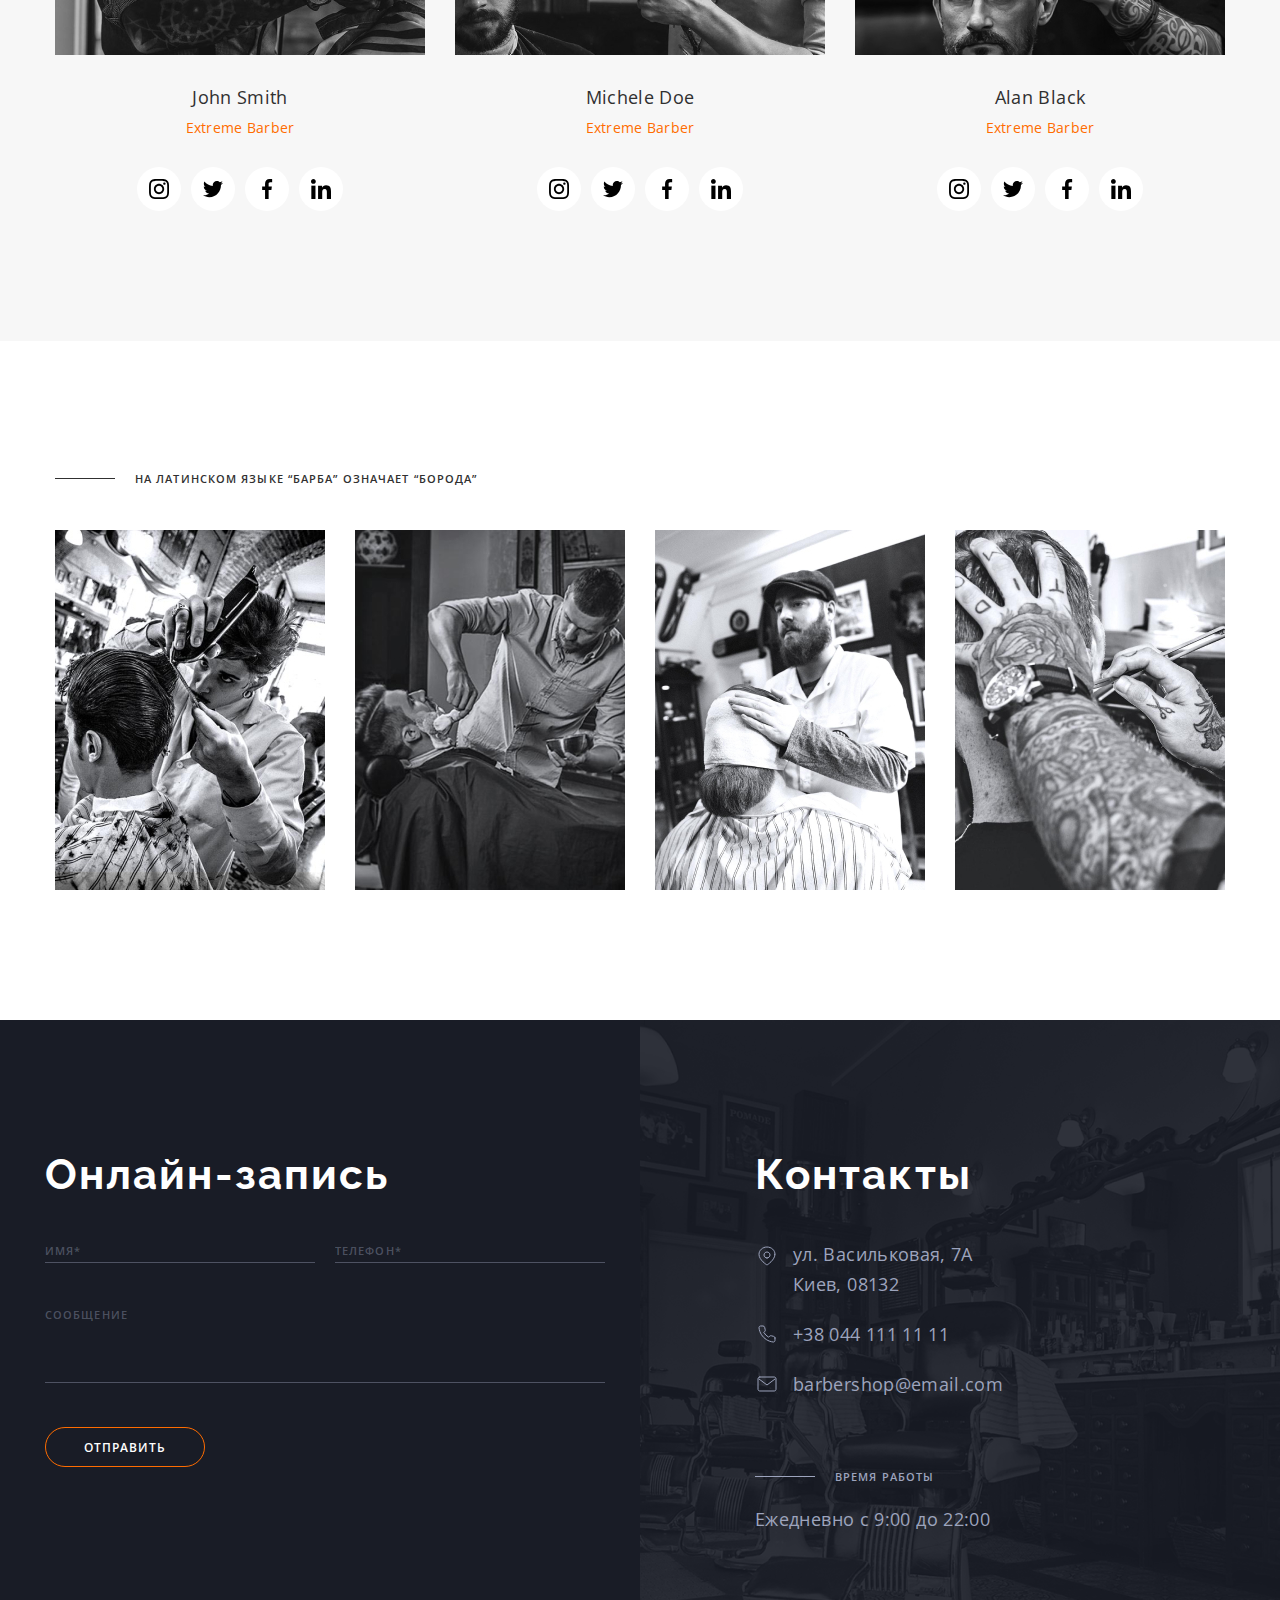
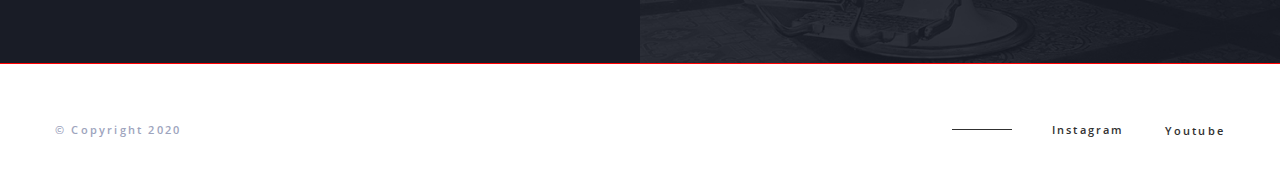
==== commit 9038d528: "Работа с плейсхолдерами, миксинами и бемом" ====
--- a/index.html
+++ b/index.html
@@ -11,7 +11,7 @@
     <link
         href="https://fonts.googleapis.com/css2?family=Open+Sans:wght@400;600;700&family=Raleway:wght@700&display=swap"
         rel="stylesheet">
-    <link rel="stylesheet" href="./css/styles.css">
+    <link rel="stylesheet" href="./css/main.min.css">
 </head>
 
 <body>
@@ -19,29 +19,29 @@
         <div class="container">
             <nav class="navigation">
                 <a href="./index.html" class="logo link animate__shakeX" aria-label="логотип барбершопа">
-                    <svg class="logo-svg">
+                    <svg class="logo__svg">
                         <use href="./images/sprite.svg#logo"></use>
                     </svg>
                 </a>
-                <ul class="navigation-list list">
-                    <li class="navigation-list-item">
-                        <a href="#" class="navigation-list-link link">О нас</a>
-                    </li>
-                    <li class="navigation-list-item">
-                        <a href="#" class="navigation-list-link link">Услуги и цены</a>
-                    </li>
-                    <li class="navigation-list-item">
-                        <a href="#" class="navigation-list-link link">Мастера</a>
-                    </li>
-                    <li class="navigation-list-item">
-                        <a href="#" class="navigation-list-link link">Контакты</a>
+                <ul class="navigation__list list">
+                    <li class="navigation__list-item">
+                        <a href="#" class="navigation__list-link link">О нас</a>
+                    </li>
+                    <li class="navigation__list-item">
+                        <a href="#" class="navigation__list-link link">Услуги и цены</a>
+                    </li>
+                    <li class="navigation__list-item">
+                        <a href="#" class="navigation__list-link link">Мастера</a>
+                    </li>
+                    <li class="navigation__list-item">
+                        <a href="#" class="navigation__list-link link">Контакты</a>
                     </li>
                 </ul>
             </nav>
             <address class="address">
-                <a href="tel:+380441111111" class="header-tel link">+38 044 111 11 11</a>
+                <a href="tel:+380441111111" class="header__tel link">+38 044 111 11 11</a>
             </address>
-            <button type="button" class="modal-btn modal-btn-dark-theme" data-modal-open>онлайн-запись</button>
+            <button type="button" class="modal-btn modal-btn_dark-theme" data-modal-open>онлайн-запись</button>
         </div>
     </header>
     <main>
@@ -92,7 +92,7 @@
                         и жаждет перемен. И когда ты попадешь в руки нашего мастера,
                         то уже никогда не сможешь быть прежним. Мы команда, которая всегда с клиентами "на одной волне".
                         Поэтому, мы всегда готовы усовершенствовать каждого, кто к нам приходит!</p>
-                    <button type="button" class="modal-btn">онлайн-запись</button>
+                    <button type="button" class="modal-btn modal-btn_light-theme">онлайн-запись</button>
                 </div>
             </div>
         </section>
@@ -442,6 +442,71 @@
         </div>
     </div>
 
+    <!-- <footer class="footer">
+        <div class="container">
+            <div class="footer__box">
+                <a href="" class="logo logo_dark-theme">
+                    <span class="logo__span">WEB</span>Studio
+                </a>
+                <ul class="footer__contact-list">
+                    <li class="footer__contact-list-item">
+                        <a href="" class="footer__contact-list-link"></a>
+                    </li>
+                    <li class="footer__contact-list-item">
+                        <a href="" class="footer__contact-list-link"></a>
+                    </li>
+                    <li class="footer__contact-list-item">
+                        <a href="" class="footer__contact-list-link"></a>
+                    </li>
+                </ul>
+            </div>
+            <div class="footer__box">
+                <b class="footer__cta-title"></b>
+                <ul class="social-list">
+                    <li class="social-list__item">
+                        <a href="" class="social-list__link">
+                            <svg class="social-list__icon">
+                                <use></use>
+                            </svg>
+                        </a>
+                    </li>
+                    <li class="social-list__item">
+                        <a href="" class="social-list__link">
+                            <svg class="social-list__icon">
+                                <use></use>
+                            </svg>
+                        </a>
+                    </li>
+                    <li class="social-list__item">
+                        <a href="" class="social-list__link">
+                            <svg class="social-list__icon">
+                                <use></use>
+                            </svg>
+                        </a>
+                    </li>
+                    <li class="social-list__item">
+                        <a href="" class="social-list__link">
+                            <svg class="social-list__icon">
+                                <use></use>
+                            </svg>
+                        </a>
+                    </li>
+                </ul>
+            </div>
+            <div class="footer__box">
+                <b class="footer__cta-title"></b>
+                <form action="" class="contact-form">
+                    <input type="text" class="contact-form__input">
+                    <button class="contact-form__btn">
+                        dsfsdf
+                        <svg class="contact-form__btn-icon">
+                            <use></use>
+                        </svg>
+                    </button>
+                </form>
+            </div>
+        </div>
+    </footer> -->
     <script src="./js/modal.js"></script>
 </body>
 
--- a/css/main.min.css
+++ b/css/main.min.css
@@ -0,0 +1,2 @@
+*,*::before,*::after{margin:0;padding:0}body{font-family:"Open Sans",sans-serif}img{display:block}.link{text-decoration:none}.list{list-style:none}.address{font-style:normal}.section{padding-top:130px;padding-bottom:130px}.container{width:1200px;padding:0 15px;margin:0 auto}.about .container{display:flex}.advantages .container{display:flex}.footer .container{display:flex;align-items:center}.header .container{display:flex;align-items:center}.hero .container{display:flex}.visually-hidden{position:absolute !important;clip:rect(1px 1px 1px 1px);clip:rect(1px, 1px, 1px, 1px);padding:0 !important;border:0 !important;height:1px !important;width:1px !important;overflow:hidden}.modal-btn{min-width:160px;height:40px;font-weight:600;font-size:12px;line-height:1.333;letter-spacing:0.09em;text-transform:uppercase;background-color:transparent;border:1px solid #ff6c00;border-radius:25px;padding:12px;cursor:pointer;transition:all 250ms linear}.modal-btn:hover,.modal-btn:focus{background-color:#ff6c00;color:#fff}.services .modal-btn{display:block;margin:0 auto}.modal-btn-dark-theme{color:#fff}.social-links{display:flex}.footer .social-links{margin-left:auto}.hero-left-side .social-links{transform:rotate(-90deg);transform-origin:left bottom}.social-links-item:first-child{display:flex;align-items:center}.social-links-item:first-child::before{content:"";display:inline-block;width:60px;height:1px;background-color:#303030;margin-right:40px}.social-links-item:not(:last-child){margin-right:40px}.social-link{font-weight:600;font-size:11px;line-height:1.364;letter-spacing:0.2em;color:#303030;transition:color 250ms linear}.social-link:hover,.social-link:focus{color:#ff6c00}.undertitle{display:flex;align-items:center;font-weight:600;font-size:11px;line-height:1.364;letter-spacing:0.1em;text-transform:uppercase;margin-bottom:20px}.undertitle::before{content:"";display:inline-block;width:60px;height:1px;background-color:#303030;margin-right:20px}.gallery .undertitle{margin-bottom:44px}.undertitle-light-theme{color:#303030}.undertitle-light-theme::before{background-color:#303030}.undertitle-dark-theme{color:#9da4bd}.undertitle-dark-theme::before{background-color:#9da4bd}.title{font-family:"Raleway",sans-serif;font-weight:700;font-size:42px;line-height:1.167;letter-spacing:0.05em}.title-light-theme{color:#303030}.title-dark-theme{color:#fff}.about .title{margin-bottom:20px}.advantages .title{margin-bottom:20px}.contact-wrapper .title{margin-bottom:40px}.masters .title{margin-bottom:44px}.services .title{margin-bottom:44px}.description{font-weight:400;font-size:18px;line-height:1.667;letter-spacing:0.02em}.about .description{margin-bottom:20px}.advantages .description{padding-right:100px}.hero .description{width:400px}.description-light-theme{color:#555555}.description-dark-theme{color:#9da4bd}.backdrop{position:fixed;top:0;left:0;width:100%;height:100%;background-color:rgba(0,0,0,0.2);transition:all 250ms linear}.modal{position:absolute;top:50%;left:50%;transform:translate(-50%, -50%);width:528px;min-height:581px;background-color:#ffffff;box-shadow:0px 1px 3px rgba(0,0,0,0.12),0px 1px 1px rgba(0,0,0,0.14),0px 2px 1px rgba(0,0,0,0.2);border-radius:4px;padding:40px}.modal-close-btn{position:absolute;top:8px;right:8px;width:30px;height:30px;border-radius:50%;background-color:#ffffff;border:1px solid rgba(0,0,0,0.1);cursor:pointer}.is-hidden{opacity:0;visibility:hidden;pointer-events:none}.modal-form{display:flex;flex-direction:column}.modal-form-input-wrapper{display:block;position:relative}.modal-form-icon{position:absolute;left:15px;top:50%;transform:translateY(-50%);display:block;width:12px;height:12px;background-color:teal}.modal-form-input:focus+.modal-form-icon{background-color:#ff6c00}.modal-form-input{width:100%;height:40px;border-radius:4px;border:1px solid rgba(33,33,33,0.2);padding-left:42px}.modal-form-input:focus{outline:none;border:1px solid #ff6c00}.modal-form-message{width:100%;height:120px;border:1px solid rgba(33,33,33,0.2);border-radius:4px;resize:none;padding:12px 16px}.modal-form-message::placeholder{color:rgba(117,117,117,0.5)}.modal-form-message:focus{outline:none;border:1px solid #ff6c00}.contact-form-policy-label{display:flex;align-items:center;font-size:12px}.contact-form-policy-label::before{content:"";display:block;width:16px;height:15px;border:1px solid #000;margin-right:10px}.modal-form-policy:checked+.contact-form-policy-label::before{background-image:url("../images/check.svg");background-size:cover;background-repeat:no-repeat;border:none}.header{position:absolute;top:0;left:0;width:100%;padding:32px 0}.header .address{margin-left:auto;margin-right:40px}.navigation{display:flex;align-items:center}.logo{margin-right:70px;animation-duration:2000ms}.logo-svg{width:68px;height:54px}.navigation-list{display:flex}.navigation-list-item:not(:last-child){margin-right:40px}.navigation-list-link,.header-tel{font-weight:600;font-size:12px;line-height:1.333;letter-spacing:0.1em;color:#fff;transition:color 250ms linear}.navigation-list-link:hover,.navigation-list-link:focus,.header-tel:hover,.header-tel:focus{color:#ff6c00}.hero-left-side{display:flex;align-items:flex-end;width:100px;padding-left:34px;padding-bottom:40px}.hero-right-side{flex-grow:1;padding-left:100px;padding-top:272px;padding-bottom:206px;background-color:rgba(25,28,38,0.2);background-image:linear-gradient(rgba(25,28,38,0.2), rgba(25,28,38,0.2)),url("../images/hero/bg.jpg");background-repeat:no-repeat;background-size:cover}.hero-title{font-family:"Raleway",sans-serif;font-weight:700;font-size:72px;line-height:1.181;letter-spacing:0.05em;margin-bottom:20px;color:#fff}.about-list{display:flex}.about-list-item:not(:last-child){margin-right:30px}.about-right-side{padding-left:64px}.about-text{font-size:14px;font-weight:400;line-height:1.857;letter-spacing:0.02em;margin-bottom:40px;padding-right:60px}.services{background-image:url("../images/services/bg.png");background-repeat:no-repeat;background-size:cover;background-color:#111319}.services-list-wrapper{display:flex;flex-wrap:wrap;margin-bottom:50px}.services-list{width:50%;padding:30px 40px;background-image:linear-gradient(180deg, #171a24 0%, rgba(23,26,36,0.2) 100%)}.services-list:nth-child(4n-1),.services-list:nth-child(4n-2){background-image:linear-gradient(180deg, #090b13 0%, rgba(9,11,19,0.2) 100%)}.services-list-item{display:flex;align-items:baseline}.services-list-item:not(:last-child){margin-bottom:20px}.services-undertitle{flex-grow:1;height:1px;margin:0 6px;background-color:rgba(157,164,189,0.12)}.services-list-name,.services-list-price{font-weight:400;font-size:18px;line-height:1.667;letter-spacing:0.02em;color:#9da4bd}.advantages-left-side{flex-shrink:0;width:470px;padding-left:100px}.advantages-right-side{flex-grow:1;padding-left:130px}.advantages-list{display:flex;flex-wrap:wrap;align-items:flex-start;justify-content:space-between}.advantages-list-item{width:170px;padding:20px;min-height:133px;background-color:#f7f7f7}.advantages-list-item:nth-child(even){margin-top:30px}.advantages-list-count{font-weight:700;font-size:42px;line-height:1.357;text-align:center;letter-spacing:0.05em;color:#303030;margin-bottom:6px}.advantages-list-description{font-weight:600;font-size:11px;line-height:1.364;text-align:center;color:#303030}.masters{background-color:#f7f7f7}.masters-list{display:flex;justify-content:space-between}.masters-list-item-title{font-weight:400;font-size:18px;line-height:1.389;text-align:center;letter-spacing:0.02em;color:#303030;margin-bottom:8px}.masters-list-item-position{font-weight:400;font-size:14px;line-height:1.357;text-align:center;letter-spacing:0.02em;color:#ff6c00;margin-bottom:30px}.masters-list-content-wrapper{padding-top:30px;padding-left:82px;padding-right:82px}.social-list{display:flex;justify-content:space-between}.social-list-link{display:flex;justify-content:center;align-items:center;width:44px;height:44px;border-radius:50%;background-color:#fff;transition:background-color 250ms linear}.social-list-link:hover,.social-list-link:focus{background-color:#000}.social-list-svg{width:20px;height:20px;transition:fill 250ms linear}.social-list-link:hover .social-list-svg,.social-list-link:focus .social-list-svg{fill:#ff6c00}.gallery-list{display:flex;justify-content:space-between}.contact-wrapper{display:flex;background-color:#191c26}.contact-form-section{width:50%;padding-right:35px}.contact-form-wrapper{width:560px;margin-left:auto}.contact-form{display:flex;flex-wrap:wrap;justify-content:space-between}.contact-form-input,.contact-form-message{font-weight:600;font-size:11px;line-height:1.364;letter-spacing:0.1em;color:#fff}.contact-form-input::placeholder,.contact-form-message::placeholder{color:rgba(157,164,189,0.4);text-transform:uppercase}.contact-form-input:focus,.contact-form-message:focus{outline:none;border-bottom:1px solid #fff}.contact-form-input:focus::placeholder,.contact-form-message:focus::placeholder{color:#fff}.contact-form-input{width:270px;height:24px;background-color:transparent;border:none;border-bottom:1px solid rgba(157,164,189,0.4);margin-bottom:44px}.contact-form-message{width:100%;height:76px;resize:none;background-color:transparent;border:none;border-bottom:1px solid rgba(157,164,189,0.4);margin-bottom:44px}.contact-info{width:50%;background-image:url("../images/contact/bg.png");background-repeat:no-repeat;background-size:cover;padding-left:115px}.contact-info .address{width:250px;margin-bottom:70px}.contact-list-link{font-weight:400;font-size:18px;line-height:1.667;letter-spacing:0.02em;color:#9da4bd}.contact-info-date{font-weight:400;font-size:18px;line-height:1.667;letter-spacing:0.02em;color:#9da4bd}.contact-list-item:not(:last-child){margin-bottom:20px}.contact-list-link{position:relative;display:flex;align-items:center;padding-left:38px}.contact-list-svg{position:absolute;left:0;top:50%;transform:translateY(-50%);width:24px;height:24px;margin-right:16px}.contact-list-svg-pin{top:5px;transform:translateY(0)}.contact-form-btn{min-width:160px;height:40px;font-weight:600;font-size:12px;line-height:1.333;letter-spacing:0.09em;text-transform:uppercase;background-color:transparent;border:1px solid #ff6c00;border-radius:25px;padding:12px;cursor:pointer;transition:all 250ms linear;color:#fff}.contact-form-btn:hover,.contact-form-btn:focus{background-color:#ff6c00;color:#fff}.footer{outline:1px solid red;padding:56px 0}.copyright{font-weight:600;font-size:11px;line-height:1.364;letter-spacing:0.2em;color:#9da4bd}.advantages{padding:100px 0}.advantages__list{list-style:none}.advantages__list-item{padding-left:20px}.advantages__list-title{font-size:20px}.advantages__list-text{line-height:1.5}
+/*# sourceMappingURL=main.min.css.map */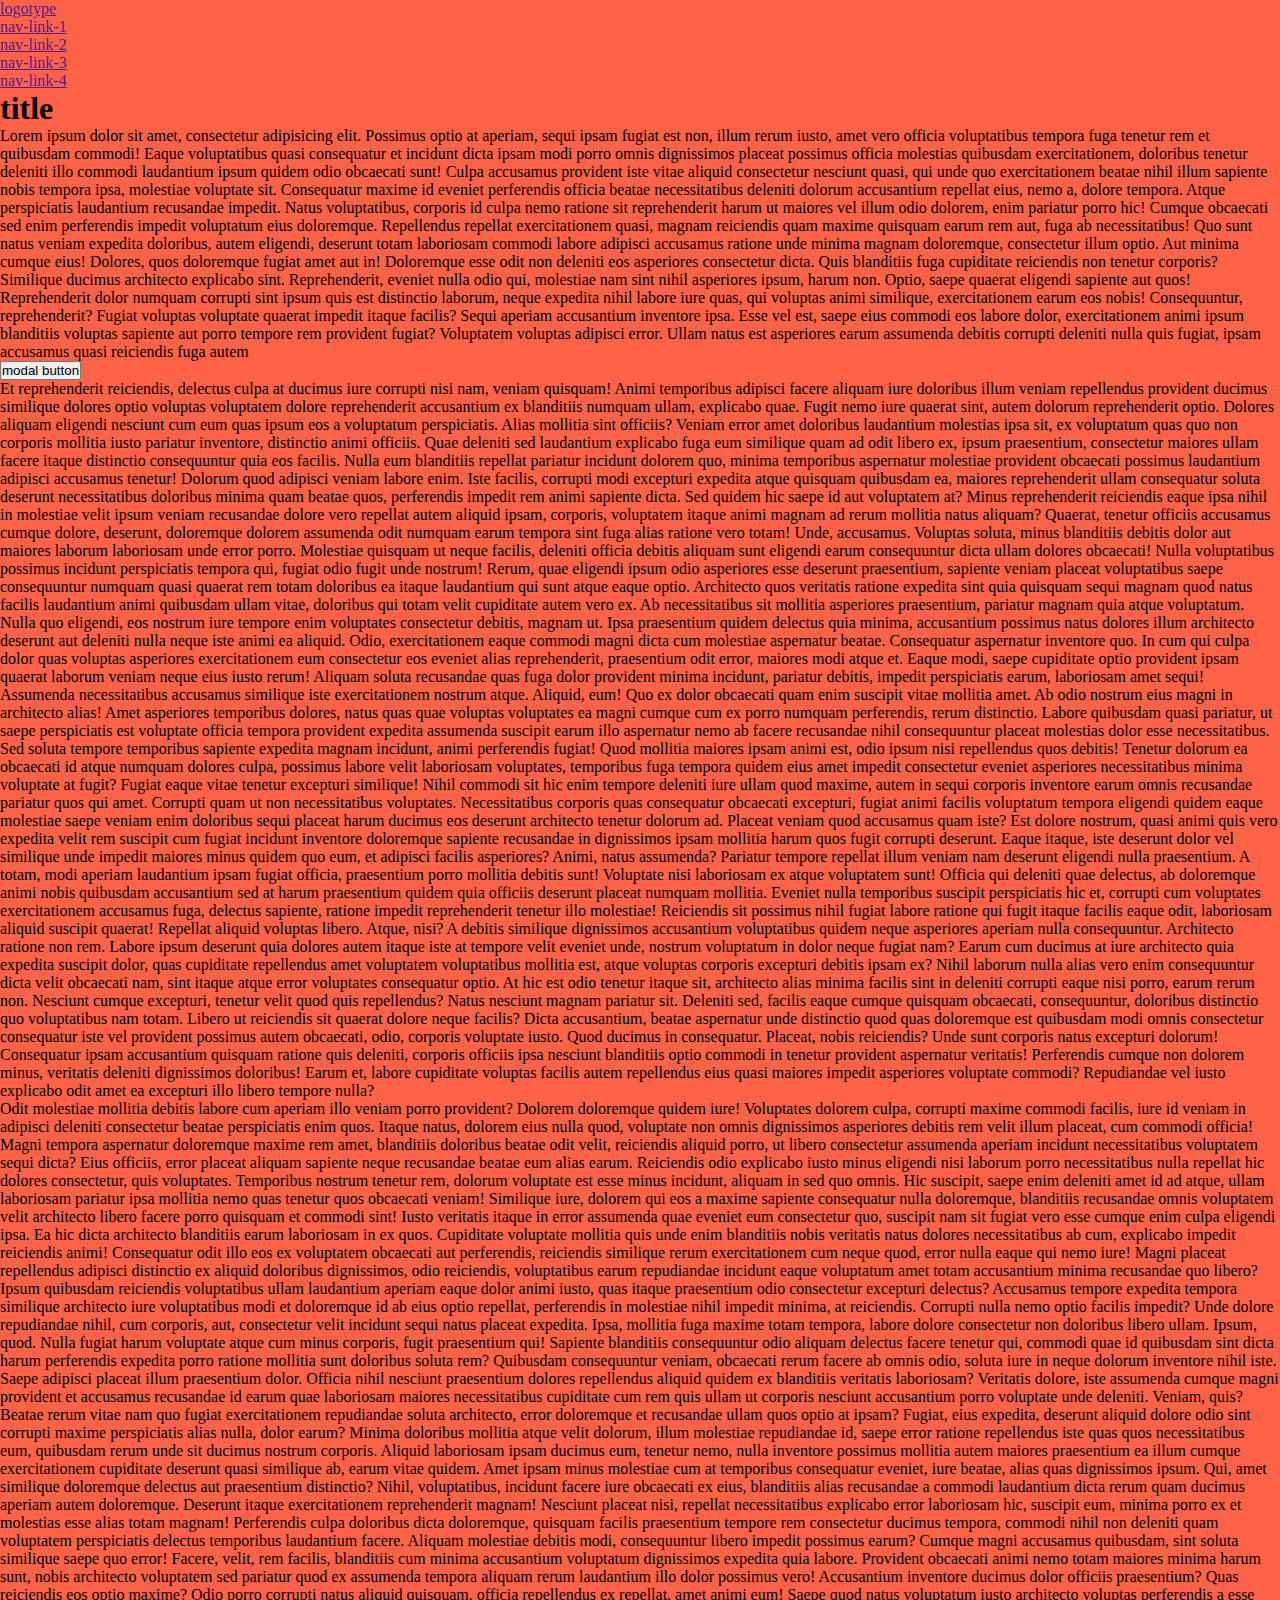
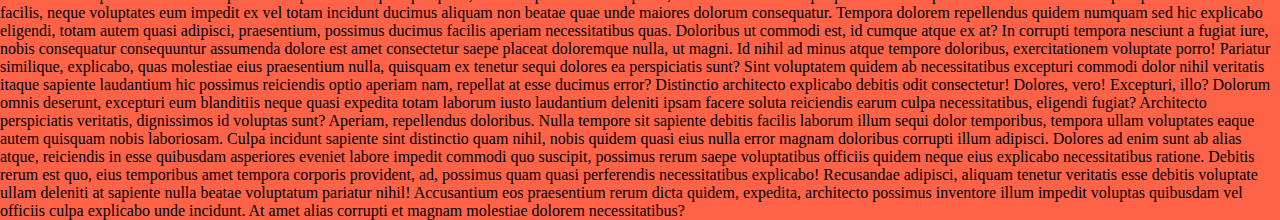
==== commit e50f97c0: "разбор директивы media" ====
--- a/index.html
+++ b/index.html
@@ -4,510 +4,208 @@
 <head>
     <meta charset="UTF-8">
     <meta name="viewport" content="width=device-width, initial-scale=1.0">
-    <title>Барбершоп</title>
-    <link rel="stylesheet"
-        href="https://cdnjs.cloudflare.com/ajax/libs/modern-normalize/1.0.0/modern-normalize.min.css">
-    <link rel="stylesheet" href="https://cdnjs.cloudflare.com/ajax/libs/animate.css/4.1.1/animate.min.css" />
-    <link
-        href="https://fonts.googleapis.com/css2?family=Open+Sans:wght@400;600;700&family=Raleway:wght@700&display=swap"
-        rel="stylesheet">
-    <link rel="stylesheet" href="./css/main.min.css">
+    <title>Media</title>
+    <link rel="stylesheet" href="./css/styles.css">
 </head>
 
 <body>
-    <header class="header">
-        <div class="container">
-            <nav class="navigation">
-                <a href="./index.html" class="logo link animate__shakeX" aria-label="логотип барбершопа">
-                    <svg class="logo__svg">
-                        <use href="./images/sprite.svg#logo"></use>
-                    </svg>
-                </a>
-                <ul class="navigation__list list">
-                    <li class="navigation__list-item">
-                        <a href="#" class="navigation__list-link link">О нас</a>
-                    </li>
-                    <li class="navigation__list-item">
-                        <a href="#" class="navigation__list-link link">Услуги и цены</a>
-                    </li>
-                    <li class="navigation__list-item">
-                        <a href="#" class="navigation__list-link link">Мастера</a>
-                    </li>
-                    <li class="navigation__list-item">
-                        <a href="#" class="navigation__list-link link">Контакты</a>
-                    </li>
-                </ul>
-            </nav>
-            <address class="address">
-                <a href="tel:+380441111111" class="header__tel link">+38 044 111 11 11</a>
-            </address>
-            <button type="button" class="modal-btn modal-btn_dark-theme" data-modal-open>онлайн-запись</button>
-        </div>
+    <header>
+        <a href="">logotype</a>
+        <ul class="nav-list">
+            <li><a href="">nav-link-1</a></li>
+            <li><a href="">nav-link-2</a></li>
+            <li><a href="">nav-link-3</a></li>
+            <li><a href="">nav-link-4</a></li>
+        </ul>
     </header>
     <main>
-        <!-- HERO -->
-        <section class="hero">
-            <div class="container">
-                <div class="hero-left-side">
-                    <ul class="social-links list">
-                        <li class="social-links-item">
-                            <a href="#" class="social-link link" lang="en">Instagram</a>
-                        </li>
-                        <li class="social-links-item">
-                            <a href="#" class="social-link link" lang="en">Youtube</a>
-                        </li>
-                    </ul>
-                </div>
-                <div class="hero-right-side">
-                    <p class="undertitle undertitle-dark-theme" lang="en">A hair salon for men in Kyiv</p>
-                    <h1 class="hero-title" lang="en">BarberShop</h1>
-                    <p class="description description-dark-theme">Мы эксперты в модных мужских стрижках.
-                        Работаем быстро, осторожно и со вкусом.</p>
-                </div>
-            </div>
+        <section>
+            <h1>title</h1>
+            <p>Lorem ipsum dolor sit amet, consectetur adipisicing elit. Possimus optio at aperiam, sequi ipsam fugiat
+                est non, illum rerum iusto, amet vero officia voluptatibus tempora fuga tenetur rem et quibusdam
+                commodi! Eaque voluptatibus quasi consequatur et incidunt dicta ipsam modi porro omnis dignissimos
+                placeat possimus officia molestias quibusdam exercitationem, doloribus tenetur deleniti illo commodi
+                laudantium ipsum quidem odio obcaecati sunt! Culpa accusamus provident iste vitae aliquid consectetur
+                nesciunt quasi, qui unde quo exercitationem beatae nihil illum sapiente nobis tempora ipsa, molestiae
+                voluptate sit. Consequatur maxime id eveniet perferendis officia beatae necessitatibus deleniti dolorum
+                accusantium repellat eius, nemo a, dolore tempora. Atque perspiciatis laudantium recusandae impedit.
+                Natus voluptatibus, corporis id culpa nemo ratione sit reprehenderit harum ut maiores vel illum odio
+                dolorem, enim pariatur porro hic! Cumque obcaecati sed enim perferendis impedit voluptatum eius
+                doloremque. Repellendus repellat exercitationem quasi, magnam reiciendis quam maxime quisquam earum rem
+                aut, fuga ab necessitatibus! Quo sunt natus veniam expedita doloribus, autem eligendi, deserunt totam
+                laboriosam commodi labore adipisci accusamus ratione unde minima magnam doloremque, consectetur illum
+                optio. Aut minima cumque eius! Dolores, quos doloremque fugiat amet aut in! Doloremque esse odit non
+                deleniti eos asperiores consectetur dicta. Quis blanditiis fuga cupiditate reiciendis non tenetur
+                corporis? Similique ducimus architecto explicabo sint. Reprehenderit, eveniet nulla odio qui, molestiae
+                nam sint nihil asperiores ipsum, harum non. Optio, saepe quaerat eligendi sapiente aut quos!
+                Reprehenderit dolor numquam corrupti sint ipsum quis est distinctio laborum, neque expedita nihil labore
+                iure quas, qui voluptas animi similique, exercitationem earum eos nobis! Consequuntur, reprehenderit?
+                Fugiat voluptas voluptate quaerat impedit itaque facilis? Sequi aperiam accusantium inventore ipsa. Esse
+                vel est, saepe eius commodi eos labore dolor, exercitationem animi ipsum blanditiis voluptas sapiente
+                aut porro tempore rem provident fugiat? Voluptatem voluptas adipisci error. Ullam natus est asperiores
+                earum assumenda debitis corrupti deleniti nulla quis fugiat, ipsam accusamus quasi reiciendis fuga autem
+            </p>
+            <button class="modal-btn">modal button</button>
         </section>
-
-        <!-- ABOUT -->
-        <section class="about section">
-            <div class="container">
-                <div class="about-left-side">
-                    <ul class="about-list list">
-                        <li class="about-list-item">
-                            <img src="./images/about/about-img-1.jpg" alt="мастер бреет бороду клиенту"
-                                class="about-list-item-img" width="270" height="445">
-                        </li>
-                        <li class="about-list-item">
-                            <img src="./images/about/about-img-2.jpg" alt="мастер стрижет клиента"
-                                class="about-list-item-img" width="270" height="445">
-                        </li>
-                    </ul>
-                </div>
-                <div class="about-right-side">
-                    <p class="undertitle undertitle-light-theme">О НАС</p>
-                    <h2 class="title">Лучший Барбершоп
-                        твоего города</h2>
-                    <p class="description">Если ты хочешь добавить в свой образ больше уверенности – тебе точно к нам.
-                    </p>
-                    <p class="about-text">Мы команда, которая никогда не останавливается на достигнутом
-                        и жаждет перемен. И когда ты попадешь в руки нашего мастера,
-                        то уже никогда не сможешь быть прежним. Мы команда, которая всегда с клиентами "на одной волне".
-                        Поэтому, мы всегда готовы усовершенствовать каждого, кто к нам приходит!</p>
-                    <button type="button" class="modal-btn modal-btn_light-theme">онлайн-запись</button>
-                </div>
-            </div>
+        <section>
+            <p>Et reprehenderit reiciendis, delectus culpa at ducimus iure corrupti nisi nam, veniam quisquam! Animi
+                temporibus adipisci facere aliquam iure doloribus illum veniam repellendus provident ducimus similique
+                dolores optio voluptas voluptatem dolore reprehenderit accusantium ex blanditiis numquam ullam,
+                explicabo quae. Fugit nemo iure quaerat sint, autem dolorum reprehenderit optio. Dolores aliquam
+                eligendi nesciunt cum eum quas ipsum eos a voluptatum perspiciatis. Alias mollitia sint officiis? Veniam
+                error amet doloribus laudantium molestias ipsa sit, ex voluptatum quas quo non corporis mollitia iusto
+                pariatur inventore, distinctio animi officiis. Quae deleniti sed laudantium explicabo fuga eum similique
+                quam ad odit libero ex, ipsum praesentium, consectetur maiores ullam facere itaque distinctio
+                consequuntur quia eos facilis. Nulla eum blanditiis repellat pariatur incidunt dolorem quo, minima
+                temporibus aspernatur molestiae provident obcaecati possimus laudantium adipisci accusamus tenetur!
+                Dolorum quod adipisci veniam labore enim. Iste facilis, corrupti modi excepturi expedita atque quisquam
+                quibusdam ea, maiores reprehenderit ullam consequatur soluta deserunt necessitatibus doloribus minima
+                quam beatae quos, perferendis impedit rem animi sapiente dicta. Sed quidem hic saepe id aut voluptatem
+                at? Minus reprehenderit reiciendis eaque ipsa nihil in molestiae velit ipsum veniam recusandae dolore
+                vero repellat autem aliquid ipsam, corporis, voluptatem itaque animi magnam ad rerum mollitia natus
+                aliquam? Quaerat, tenetur officiis accusamus cumque dolore, deserunt, doloremque dolorem assumenda odit
+                numquam earum tempora sint fuga alias ratione vero totam! Unde, accusamus. Voluptas soluta, minus
+                blanditiis debitis dolor aut maiores laborum laboriosam unde error porro. Molestiae quisquam ut neque
+                facilis, deleniti officia debitis aliquam sunt eligendi earum consequuntur dicta ullam dolores
+                obcaecati! Nulla voluptatibus possimus incidunt perspiciatis tempora qui, fugiat odio fugit unde
+                nostrum! Rerum, quae eligendi ipsum odio asperiores esse deserunt praesentium, sapiente veniam placeat
+                voluptatibus saepe consequuntur numquam quasi quaerat rem totam doloribus ea itaque laudantium qui sunt
+                atque eaque optio. Architecto quos veritatis ratione expedita sint quia quisquam sequi magnam quod natus
+                facilis laudantium animi quibusdam ullam vitae, doloribus qui totam velit cupiditate autem vero ex. Ab
+                necessitatibus sit mollitia asperiores praesentium, pariatur magnam quia atque voluptatum. Nulla quo
+                eligendi, eos nostrum iure tempore enim voluptates consectetur debitis, magnam ut. Ipsa praesentium
+                quidem delectus quia minima, accusantium possimus natus dolores illum architecto deserunt aut deleniti
+                nulla neque iste animi ea aliquid. Odio, exercitationem eaque commodi magni dicta cum molestiae
+                aspernatur beatae. Consequatur aspernatur inventore quo. In cum qui culpa dolor quas voluptas asperiores
+                exercitationem eum consectetur eos eveniet alias reprehenderit, praesentium odit error, maiores modi
+                atque et. Eaque modi, saepe cupiditate optio provident ipsam quaerat laborum veniam neque eius iusto
+                rerum! Aliquam soluta recusandae quas fuga dolor provident minima incidunt, pariatur debitis, impedit
+                perspiciatis earum, laboriosam amet sequi! Assumenda necessitatibus accusamus similique iste
+                exercitationem nostrum atque. Aliquid, eum! Quo ex dolor obcaecati quam enim suscipit vitae mollitia
+                amet. Ab odio nostrum eius magni in architecto alias! Amet asperiores temporibus dolores, natus quas
+                quae voluptas voluptates ea magni cumque cum ex porro numquam perferendis, rerum distinctio. Labore
+                quibusdam quasi pariatur, ut saepe perspiciatis est voluptate officia tempora provident expedita
+                assumenda suscipit earum illo aspernatur nemo ab facere recusandae nihil consequuntur placeat molestias
+                dolor esse necessitatibus. Sed soluta tempore temporibus sapiente expedita magnam incidunt, animi
+                perferendis fugiat! Quod mollitia maiores ipsam animi est, odio ipsum nisi repellendus quos debitis!
+                Tenetur dolorum ea obcaecati id atque numquam dolores culpa, possimus labore velit laboriosam
+                voluptates, temporibus fuga tempora quidem eius amet impedit consectetur eveniet asperiores
+                necessitatibus minima voluptate at fugit? Fugiat eaque vitae tenetur excepturi similique! Nihil commodi
+                sit hic enim tempore deleniti iure ullam quod maxime, autem in sequi corporis inventore earum omnis
+                recusandae pariatur quos qui amet. Corrupti quam ut non necessitatibus voluptates. Necessitatibus
+                corporis quas consequatur obcaecati excepturi, fugiat animi facilis voluptatum tempora eligendi quidem
+                eaque molestiae saepe veniam enim doloribus sequi placeat harum ducimus eos deserunt architecto tenetur
+                dolorum ad. Placeat veniam quod accusamus quam iste? Est dolore nostrum, quasi animi quis vero expedita
+                velit rem suscipit cum fugiat incidunt inventore doloremque sapiente recusandae in dignissimos ipsam
+                mollitia harum quos fugit corrupti deserunt. Eaque itaque, iste deserunt dolor vel similique unde
+                impedit maiores minus quidem quo eum, et adipisci facilis asperiores? Animi, natus assumenda? Pariatur
+                tempore repellat illum veniam nam deserunt eligendi nulla praesentium. A totam, modi aperiam laudantium
+                ipsam fugiat officia, praesentium porro mollitia debitis sunt! Voluptate nisi laboriosam ex atque
+                voluptatem sunt! Officia qui deleniti quae delectus, ab doloremque animi nobis quibusdam accusantium sed
+                at harum praesentium quidem quia officiis deserunt placeat numquam mollitia. Eveniet nulla temporibus
+                suscipit perspiciatis hic et, corrupti cum voluptates exercitationem accusamus fuga, delectus sapiente,
+                ratione impedit reprehenderit tenetur illo molestiae! Reiciendis sit possimus nihil fugiat labore
+                ratione qui fugit itaque facilis eaque odit, laboriosam aliquid suscipit quaerat! Repellat aliquid
+                voluptas libero. Atque, nisi? A debitis similique dignissimos accusantium voluptatibus quidem neque
+                asperiores aperiam nulla consequuntur. Architecto ratione non rem. Labore ipsum deserunt quia dolores
+                autem itaque iste at tempore velit eveniet unde, nostrum voluptatum in dolor neque fugiat nam? Earum cum
+                ducimus at iure architecto quia expedita suscipit dolor, quas cupiditate repellendus amet voluptatem
+                voluptatibus mollitia est, atque voluptas corporis excepturi debitis ipsam ex? Nihil laborum nulla alias
+                vero enim consequuntur dicta velit obcaecati nam, sint itaque atque error voluptates consequatur optio.
+                At hic est odio tenetur itaque sit, architecto alias minima facilis sint in deleniti corrupti eaque nisi
+                porro, earum rerum non. Nesciunt cumque excepturi, tenetur velit quod quis repellendus? Natus nesciunt
+                magnam pariatur sit. Deleniti sed, facilis eaque cumque quisquam obcaecati, consequuntur, doloribus
+                distinctio quo voluptatibus nam totam. Libero ut reiciendis sit quaerat dolore neque facilis? Dicta
+                accusantium, beatae aspernatur unde distinctio quod quas doloremque est quibusdam modi omnis consectetur
+                consequatur iste vel provident possimus autem obcaecati, odio, corporis voluptate iusto. Quod ducimus in
+                consequatur. Placeat, nobis reiciendis? Unde sunt corporis natus excepturi dolorum! Consequatur ipsam
+                accusantium quisquam ratione quis deleniti, corporis officiis ipsa nesciunt blanditiis optio commodi in
+                tenetur provident aspernatur veritatis! Perferendis cumque non dolorem minus, veritatis deleniti
+                dignissimos doloribus! Earum et, labore cupiditate voluptas facilis autem repellendus eius quasi maiores
+                impedit asperiores voluptate commodi? Repudiandae vel iusto explicabo odit amet ea excepturi illo libero
+                tempore nulla?</p>
         </section>
-
-        <!-- SERVICES -->
-        <section class="services section">
-            <div class="container">
-                <p class="undertitle undertitle-dark-theme">Проведи время в компании лучших мастеров</p>
-                <h2 class="title title-dark-theme">Услуги и цены</h2>
-                <div class="services-list-wrapper">
-                    <ul class="services-list list">
-                        <li class="services-list-item">
-                            <span class="services-list-name">Мужская стрижка</span>
-                            <span class="services-undertitle"></span>
-                            <span class="services-list-price">от
-                                300
-                                грн.</span>
-                        </li>
-                        <li class="services-list-item">
-                            <span class="services-list-name">Стрижка бороды</span>
-                            <span class="services-undertitle"></span>
-                            <span class="services-list-price">от
-                                200
-                                грн.</span>
-                        </li>
-                        <li class="services-list-item">
-                            <span class="services-list-name">Стрижка усов</span>
-                            <span class="services-undertitle"></span>
-                            <span class="services-list-price">от 200
-                                грн.</span>
-                        </li>
-                        <li class="services-list-item">
-                            <span class="services-list-name">Бритье опасной бритвой</span>
-                            <span class="services-undertitle"></span>
-                            <span class="services-list-price">от
-                                200 грн.</span>
-                        </li>
-                    </ul>
-                    <ul class="services-list list">
-                        <li class="services-list-item">
-                            <span class="services-list-name">Cтрижка у стажера</span>
-                            <span class="services-undertitle"></span>
-                            <span class="services-list-price">от 50
-                                грн.</span>
-                        </li>
-                        <li class="services-list-item">
-                            <span class="services-list-name">Стрижка под насадку</span>
-                            <span class="services-undertitle"></span>
-                            <span class="services-list-price">от 200 грн.</span>
-                        </li>
-                        <li class="services-list-item">
-                            <span class="services-list-name">Детская стрижка (до 12 лет)</span>
-                            <span class="services-undertitle"></span>
-                            <span class="services-list-price">от 300 грн.</span>
-                        </li>
-                        <li class="services-list-item">
-                            <span class="services-list-name">Камуфлирование седины</span>
-                            <span class="services-undertitle"></span>
-                            <span class="services-list-price">от
-                                200 грн.</span>
-                        </li>
-                    </ul>
-                </div>
-                <button type="button" class="modal-btn modal-btn-dark-theme">онлайн-запись</button>
-            </div>
+        <section>
+            <p>Odit molestiae mollitia debitis labore cum aperiam illo veniam porro provident? Dolorem doloremque quidem
+                iure! Voluptates dolorem culpa, corrupti maxime commodi facilis, iure id veniam in adipisci deleniti
+                consectetur beatae perspiciatis enim quos. Itaque natus, dolorem eius nulla quod, voluptate non omnis
+                dignissimos asperiores debitis rem velit illum placeat, cum commodi officia! Magni tempora aspernatur
+                doloremque maxime rem amet, blanditiis doloribus beatae odit velit, reiciendis aliquid porro, ut libero
+                consectetur assumenda aperiam incidunt necessitatibus voluptatem sequi dicta? Eius officiis, error
+                placeat aliquam sapiente neque recusandae beatae eum alias earum. Reiciendis odio explicabo iusto minus
+                eligendi nisi laborum porro necessitatibus nulla repellat hic dolores consectetur, quis voluptates.
+                Temporibus nostrum tenetur rem, dolorum voluptate est esse minus incidunt, aliquam in sed quo omnis. Hic
+                suscipit, saepe enim deleniti amet id ad atque, ullam laboriosam pariatur ipsa mollitia nemo quas
+                tenetur quos obcaecati veniam! Similique iure, dolorem qui eos a maxime sapiente consequatur nulla
+                doloremque, blanditiis recusandae omnis voluptatem velit architecto libero facere porro quisquam et
+                commodi sint! Iusto veritatis itaque in error assumenda quae eveniet eum consectetur quo, suscipit nam
+                sit fugiat vero esse cumque enim culpa eligendi ipsa. Ea hic dicta architecto blanditiis earum
+                laboriosam in ex quos. Cupiditate voluptate mollitia quis unde enim blanditiis nobis veritatis natus
+                dolores necessitatibus ab cum, explicabo impedit reiciendis animi! Consequatur odit illo eos ex
+                voluptatem obcaecati aut perferendis, reiciendis similique rerum exercitationem cum neque quod, error
+                nulla eaque qui nemo iure! Magni placeat repellendus adipisci distinctio ex aliquid doloribus
+                dignissimos, odio reiciendis, voluptatibus earum repudiandae incidunt eaque voluptatum amet totam
+                accusantium minima recusandae quo libero? Ipsum quibusdam reiciendis voluptatibus ullam laudantium
+                aperiam eaque dolor animi iusto, quas itaque praesentium odio consectetur excepturi delectus? Accusamus
+                tempore expedita tempora similique architecto iure voluptatibus modi et doloremque id ab eius optio
+                repellat, perferendis in molestiae nihil impedit minima, at reiciendis. Corrupti nulla nemo optio
+                facilis impedit? Unde dolore repudiandae nihil, cum corporis, aut, consectetur velit incidunt sequi
+                natus placeat expedita. Ipsa, mollitia fuga maxime totam tempora, labore dolore consectetur non
+                doloribus libero ullam. Ipsum, quod. Nulla fugiat harum voluptate atque cum minus corporis, fugit
+                praesentium qui! Sapiente blanditiis consequuntur odio aliquam delectus facere tenetur qui, commodi quae
+                id quibusdam sint dicta harum perferendis expedita porro ratione mollitia sunt doloribus soluta rem?
+                Quibusdam consequuntur veniam, obcaecati rerum facere ab omnis odio, soluta iure in neque dolorum
+                inventore nihil iste. Saepe adipisci placeat illum praesentium dolor. Officia nihil nesciunt praesentium
+                dolores repellendus aliquid quidem ex blanditiis veritatis laboriosam? Veritatis dolore, iste assumenda
+                cumque magni provident et accusamus recusandae id earum quae laboriosam maiores necessitatibus
+                cupiditate cum rem quis ullam ut corporis nesciunt accusantium porro voluptate unde deleniti. Veniam,
+                quis? Beatae rerum vitae nam quo fugiat exercitationem repudiandae soluta architecto, error doloremque
+                et recusandae ullam quos optio at ipsam? Fugiat, eius expedita, deserunt aliquid dolore odio sint
+                corrupti maxime perspiciatis alias nulla, dolor earum? Minima doloribus mollitia atque velit dolorum,
+                illum molestiae repudiandae id, saepe error ratione repellendus iste quas quos necessitatibus eum,
+                quibusdam rerum unde sit ducimus nostrum corporis. Aliquid laboriosam ipsam ducimus eum, tenetur nemo,
+                nulla inventore possimus mollitia autem maiores praesentium ea illum cumque exercitationem cupiditate
+                deserunt quasi similique ab, earum vitae quidem. Amet ipsam minus molestiae cum at temporibus
+                consequatur eveniet, iure beatae, alias quas dignissimos ipsum. Qui, amet similique doloremque delectus
+                aut praesentium distinctio? Nihil, voluptatibus, incidunt facere iure obcaecati ex eius, blanditiis
+                alias recusandae a commodi laudantium dicta rerum quam ducimus aperiam autem doloremque. Deserunt itaque
+                exercitationem reprehenderit magnam! Nesciunt placeat nisi, repellat necessitatibus explicabo error
+                laboriosam hic, suscipit eum, minima porro ex et molestias esse alias totam magnam! Perferendis culpa
+                doloribus dicta doloremque, quisquam facilis praesentium tempore rem consectetur ducimus tempora,
+                commodi nihil non deleniti quam voluptatem perspiciatis delectus temporibus laudantium facere. Aliquam
+                molestiae debitis modi, consequuntur libero impedit possimus earum? Cumque magni accusamus quibusdam,
+                sint soluta similique saepe quo error! Facere, velit, rem facilis, blanditiis cum minima accusantium
+                voluptatum dignissimos expedita quia labore. Provident obcaecati animi nemo totam maiores minima harum
+                sunt, nobis architecto voluptatem sed pariatur quod ex assumenda tempora aliquam rerum laudantium illo
+                dolor possimus vero! Accusantium inventore ducimus dolor officiis praesentium? Quas reiciendis eos optio
+                maxime? Odio porro corrupti natus aliquid quisquam, officia repellendus ex repellat, amet animi eum!
+                Saepe quod natus voluptatum iusto architecto voluptas perferendis a esse facilis, neque voluptates eum
+                impedit ex vel totam incidunt ducimus aliquam non beatae quae unde maiores dolorum consequatur. Tempora
+                dolorem repellendus quidem numquam sed hic explicabo eligendi, totam autem quasi adipisci, praesentium,
+                possimus ducimus facilis aperiam necessitatibus quas. Doloribus ut commodi est, id cumque atque ex at?
+                In corrupti tempora nesciunt a fugiat iure, nobis consequatur consequuntur assumenda dolore est amet
+                consectetur saepe placeat doloremque nulla, ut magni. Id nihil ad minus atque tempore doloribus,
+                exercitationem voluptate porro! Pariatur similique, explicabo, quas molestiae eius praesentium nulla,
+                quisquam ex tenetur sequi dolores ea perspiciatis sunt? Sint voluptatem quidem ab necessitatibus
+                excepturi commodi dolor nihil veritatis itaque sapiente laudantium hic possimus reiciendis optio aperiam
+                nam, repellat at esse ducimus error? Distinctio architecto explicabo debitis odit consectetur! Dolores,
+                vero! Excepturi, illo? Dolorum omnis deserunt, excepturi eum blanditiis neque quasi expedita totam
+                laborum iusto laudantium deleniti ipsam facere soluta reiciendis earum culpa necessitatibus, eligendi
+                fugiat? Architecto perspiciatis veritatis, dignissimos id voluptas sunt? Aperiam, repellendus doloribus.
+                Nulla tempore sit sapiente debitis facilis laborum illum sequi dolor temporibus, tempora ullam
+                voluptates eaque autem quisquam nobis laboriosam. Culpa incidunt sapiente sint distinctio quam nihil,
+                nobis quidem quasi eius nulla error magnam doloribus corrupti illum adipisci. Dolores ad enim sunt ab
+                alias atque, reiciendis in esse quibusdam asperiores eveniet labore impedit commodi quo suscipit,
+                possimus rerum saepe voluptatibus officiis quidem neque eius explicabo necessitatibus ratione. Debitis
+                rerum est quo, eius temporibus amet tempora corporis provident, ad, possimus quam quasi perferendis
+                necessitatibus explicabo! Recusandae adipisci, aliquam tenetur veritatis esse debitis voluptate ullam
+                deleniti at sapiente nulla beatae voluptatum pariatur nihil! Accusantium eos praesentium rerum dicta
+                quidem, expedita, architecto possimus inventore illum impedit voluptas quibusdam vel officiis culpa
+                explicabo unde incidunt. At amet alias corrupti et magnam molestiae dolorem necessitatibus?</p>
         </section>
-
-        <!-- ADVANTAGES -->
-        <section class="advantages section">
-            <div class="container">
-                <div class="advantages-left-side">
-                    <ul class="advantages-list list">
-                        <li class="advantages-list-item">
-                            <p class="advantages-list-count">600</p>
-                            <p class="advantages-list-description">Довольных клиентов в день</p>
-                        </li>
-                        <li class="advantages-list-item">
-                            <p class="advantages-list-count">50</p>
-                            <p class="advantages-list-description">Наград за отличный сервис </p>
-                        </li>
-                        <li class="advantages-list-item">
-                            <p class="advantages-list-count">20</p>
-                            <p class="advantages-list-description">Лучших мастеров Киева </p>
-                        </li>
-                        <li class="advantages-list-item">
-                            <p class="advantages-list-count">100</p>
-                            <p class="advantages-list-description">Подарков постоянным клиентам</p>
-                        </li>
-                    </ul>
-                </div>
-                <div class="advantages-right-side">
-                    <p class="undertitle undertitle-light-theme">старая традиционная школа</p>
-                    <h2 class="title">Почему приходят именно к нам?</h2>
-                    <p class="description description-light-theme">О нас говорят только хорошее. Но лучше 1 раз увидеть
-                        и
-                        прочувствовать, чем 10 раз прочитать. </p>
-                </div>
-            </div>
-        </section>
-
-        <!-- MASTERS -->
-        <section class="masters section">
-            <div class="container">
-                <p class="undertitle undertitle-light-theme">для настоящих ценителей атмосферы</p>
-                <h2 class="title">Наши мастера</h2>
-                <ul class="masters-list list">
-                    <li class="masters-list-item">
-                        <img class="masters-list-item-img" src="./images/masters/master-1.jpg" alt="фото мастера"
-                            width="370" height="346">
-                        <div class="masters-list-content-wrapper">
-                            <h3 class="masters-list-item-title" lang="en">John Smith</h3>
-                            <p class="masters-list-item-position" lang="en">Extreme Barber</p>
-                            <ul class="social-list list">
-                                <li class="social-list-item">
-                                    <a href="#" class="social-list-link link">
-                                        <svg class="social-list-svg">
-                                            <use href="./images/sprite.svg#instagram"></use>
-                                        </svg>
-                                    </a>
-                                </li>
-                                <li class="social-list-item">
-                                    <a href="#" class="social-list-link link">
-                                        <svg class="social-list-svg">
-                                            <use href="./images/sprite.svg#twitter"></use>
-                                        </svg>
-                                    </a>
-                                </li>
-                                <li class="social-list-item">
-                                    <a href="#" class="social-list-link link">
-                                        <svg class="social-list-svg">
-                                            <use href="./images/sprite.svg#facebook"></use>
-                                        </svg>
-                                    </a>
-                                </li>
-                                <li class="social-list-item">
-                                    <a href="#" class="social-list-link link">
-                                        <svg class="social-list-svg">
-                                            <use href="./images/sprite.svg#linkedin"></use>
-                                        </svg>
-                                    </a>
-                                </li>
-                            </ul>
-                        </div>
-                    </li>
-                    <li class="masters-list-item">
-                        <img class="masters-list-item-img" src="./images/masters/master-2.jpg" alt="фото мастера"
-                            width="370" height="346">
-                        <div class="masters-list-content-wrapper">
-                            <h3 class="masters-list-item-title" lang="en">Michele Doe</h3>
-                            <p class="masters-list-item-position" lang="en">Extreme Barber</p>
-                            <ul class="social-list list">
-                                <li class="social-list-item">
-                                    <a href="#" class="social-list-link link">
-                                        <svg class="social-list-svg">
-                                            <use href="./images/sprite.svg#instagram"></use>
-                                        </svg>
-                                    </a>
-                                </li>
-                                <li class="social-list-item">
-                                    <a href="#" class="social-list-link link">
-                                        <svg class="social-list-svg">
-                                            <use href="./images/sprite.svg#twitter"></use>
-                                        </svg>
-                                    </a>
-                                </li>
-                                <li class="social-list-item">
-                                    <a href="#" class="social-list-link link">
-                                        <svg class="social-list-svg">
-                                            <use href="./images/sprite.svg#facebook"></use>
-                                        </svg>
-                                    </a>
-                                </li>
-                                <li class="social-list-item">
-                                    <a href="#" class="social-list-link link">
-                                        <svg class="social-list-svg">
-                                            <use href="./images/sprite.svg#linkedin"></use>
-                                        </svg>
-                                    </a>
-                                </li>
-                            </ul>
-                        </div>
-                    </li>
-                    <li class="masters-list-item">
-                        <img class="masters-list-item-img" src="./images/masters/master-3.jpg" alt="фото мастера"
-                            width="370" height="346">
-                        <div class="masters-list-content-wrapper">
-                            <h3 class="masters-list-item-title" lang="en">Alan Black</h3>
-                            <p class="masters-list-item-position" lang="en">Extreme Barber</p>
-                            <ul class="social-list list">
-                                <li class="social-list-item">
-                                    <a href="#" class="social-list-link link">
-                                        <svg class="social-list-svg">
-                                            <use href="./images/sprite.svg#instagram"></use>
-                                        </svg>
-                                    </a>
-                                </li>
-                                <li class="social-list-item">
-                                    <a href="#" class="social-list-link link">
-                                        <svg class="social-list-svg">
-                                            <use href="./images/sprite.svg#twitter"></use>
-                                        </svg>
-                                    </a>
-                                </li>
-                                <li class="social-list-item">
-                                    <a href="#" class="social-list-link link">
-                                        <svg class="social-list-svg">
-                                            <use href="./images/sprite.svg#facebook"></use>
-                                        </svg>
-                                    </a>
-                                </li>
-                                <li class="social-list-item">
-                                    <a href="#" class="social-list-link link">
-                                        <svg class="social-list-svg">
-                                            <use href="./images/sprite.svg#linkedin"></use>
-                                        </svg>
-                                    </a>
-                                </li>
-                            </ul>
-                        </div>
-                    </li>
-                </ul>
-            </div>
-        </section>
-
-        <!-- GALLERY -->
-        <section class="gallery section">
-            <div class="container">
-                <p class="undertitle undertitle-light-theme">На латинском языке “барба” означает “борода”</p>
-                <h2 class="visually-hidden">галерея работ</h2>
-                <ul class="gallery-list list">
-                    <li class="gallery-list-item">
-                        <img class="gallery-list-img" src="./images/gallery/gallery-img-1.jpg"
-                            alt="мастер стрижет клиента" width="270" height="360">
-                    </li>
-                    <li class="gallery-list-item">
-                        <img class="gallery-list-img" src="./images/gallery/gallery-img-2.jpg"
-                            alt="мастер бреет бороду клиенту" width="270" height="360">
-                    </li>
-                    <li class="gallery-list-item">
-                        <img class="gallery-list-img" src="./images/gallery/gallery-img-3.jpg"
-                            alt="мастер распаривает лицо клиенту" width="270" height="360">
-                    </li>
-                    <li class="gallery-list-item">
-                        <img class="gallery-list-img" src="./images/gallery/gallery-img-4.jpg"
-                            alt="мастер стрижет клиента" width="270" height="360">
-                    </li>
-
-                </ul>
-            </div>
-        </section>
-
-        <!-- CONTACT -->
-        <div class="contact-wrapper">
-            <!-- CONTACT FORM -->
-            <section class="contact-form-section section">
-                <div class="contact-form-wrapper">
-                    <h2 class="title title-dark-theme">Онлайн-запись</h2>
-                    <form action="" class="contact-form">
-                        <input type="text" name="uesr-name" class="contact-form-input" placeholder="Имя*" required>
-                        <input type="tel" name="user-phone" class="contact-form-input" placeholder="Телефон*" required>
-                        <textarea name="user-message" class="contact-form-message" placeholder="сообщение"></textarea>
-                        <button type="submit" class="contact-form-btn">отправить</button>
-                    </form>
-                </div>
-            </section>
-
-            <!-- CONTACT INFORMATION -->
-            <section class="contact-info section">
-                <h2 class="title title-dark-theme">Контакты</h2>
-                <address class="address">
-                    <ul class="contact-list list">
-                        <li class="contact-list-item">
-                            <a class="contact-list-link link" href="https://goo.gl/maps/cm9LfFWkufwMhK5U8"
-                                target="_blank">
-                                <svg class="contact-list-svg contact-list-svg-pin">
-                                    <use href="./images/sprite.svg#map-pin"></use>
-                                </svg>
-                                ул. Васильковая, 7А Киев, 08132</a>
-                        </li>
-                        <li class="contact-list-item">
-                            <a class="contact-list-link link" href="tel:+380441111111">
-                                <svg class="contact-list-svg">
-                                    <use href="./images/sprite.svg#phone"></use>
-                                </svg>
-                                +38 044 111 11 11</a>
-                        </li>
-                        <li class="contact-list-item">
-                            <a class="contact-list-link link" href="mailto:barbershop@email.com">
-                                <svg class="contact-list-svg">
-                                    <use href="./images/sprite.svg#mail"></use>
-                                </svg>
-                                barbershop@email.com</a>
-                        </li>
-                    </ul>
-                </address>
-                <p class="undertitle undertitle-dark-theme">время работы</p>
-                <p class="contact-info-date">Ежедневно с <time datetime="09:00">9:00</time> до <time
-                        datetime="22:00">22:00</time></p>
-            </section>
-        </div>
     </main>
-    <footer class="footer">
-        <div class="container">
-            <p class="copyright">&copy; Copyright 2020</p>
-            <ul class="social-links list">
-                <li class="social-links-item">
-                    <a href="#" class="social-link link" lang="en">Instagram</a>
-                </li>
-                <li class="social-links-item">
-                    <a href="#" class="social-link link" lang="en">Youtube</a>
-                </li>
-            </ul>
-        </div>
-    </footer>
-
-    <!-- BACKDROP -->
-    <div class="backdrop is-hidden" data-modal>
-        <div class="modal">
-            <button type="button" class="modal-close-btn" data-modal-close>X</button>
-            <form action="#" class="modal-form">
-                <label class="modal-form-field">
-                    Имя
-                    <span class="modal-form-input-wrapper">
-                        <input name="user-name" type="text" class="modal-form-input">
-                        <span class="modal-form-icon"></span>
-                    </span>
-                </label>
-                <label class="modal-form-field">
-                    Телефон
-                    <span class="modal-form-input-wrapper">
-                        <input name="user-phone" type="tel" class="modal-form-input">
-                        <span class="modal-form-icon"></span>
-                    </span>
-                </label>
-                <label class="modal-form-field">
-                    Комментарий
-                    <textarea name="user-message" class="modal-form-message" placeholder="Введите текст"></textarea>
-                </label>
-
-                <input type="checkbox" name="user-policy" value="user-policy-ok"
-                    class="modal-form-policy visually-hidden" id="policy">
-                <label for="policy" class="contact-form-policy-label">
-                    Соглашаюсь с рассылкой и принимаю&nbsp;<a href="">Условия договора</a>
-                </label>
-                <button type="submit" class="modal-form-btn">Отправить</button>
-            </form>
-        </div>
-    </div>
-
-    <!-- <footer class="footer">
-        <div class="container">
-            <div class="footer__box">
-                <a href="" class="logo logo_dark-theme">
-                    <span class="logo__span">WEB</span>Studio
-                </a>
-                <ul class="footer__contact-list">
-                    <li class="footer__contact-list-item">
-                        <a href="" class="footer__contact-list-link"></a>
-                    </li>
-                    <li class="footer__contact-list-item">
-                        <a href="" class="footer__contact-list-link"></a>
-                    </li>
-                    <li class="footer__contact-list-item">
-                        <a href="" class="footer__contact-list-link"></a>
-                    </li>
-                </ul>
-            </div>
-            <div class="footer__box">
-                <b class="footer__cta-title"></b>
-                <ul class="social-list">
-                    <li class="social-list__item">
-                        <a href="" class="social-list__link">
-                            <svg class="social-list__icon">
-                                <use></use>
-                            </svg>
-                        </a>
-                    </li>
-                    <li class="social-list__item">
-                        <a href="" class="social-list__link">
-                            <svg class="social-list__icon">
-                                <use></use>
-                            </svg>
-                        </a>
-                    </li>
-                    <li class="social-list__item">
-                        <a href="" class="social-list__link">
-                            <svg class="social-list__icon">
-                                <use></use>
-                            </svg>
-                        </a>
-                    </li>
-                    <li class="social-list__item">
-                        <a href="" class="social-list__link">
-                            <svg class="social-list__icon">
-                                <use></use>
-                            </svg>
-                        </a>
-                    </li>
-                </ul>
-            </div>
-            <div class="footer__box">
-                <b class="footer__cta-title"></b>
-                <form action="" class="contact-form">
-                    <input type="text" class="contact-form__input">
-                    <button class="contact-form__btn">
-                        dsfsdf
-                        <svg class="contact-form__btn-icon">
-                            <use></use>
-                        </svg>
-                    </button>
-                </form>
-            </div>
-        </div>
-    </footer> -->
-    <script src="./js/modal.js"></script>
+    <footer></footer>
 </body>
 
+
 </html>--- a/css/styles.css
+++ b/css/styles.css
@@ -0,0 +1,103 @@
+html {
+  box-sizing: border-box;
+}
+
+*,
+*::before,
+*::after {
+  box-sizing: inherit;
+  margin: 0;
+  padding: 0;
+}
+
+img {
+  display: block;
+  max-width: 100%;
+  height: auto;
+}
+
+ul,
+ol {
+  list-style: none;
+}
+
+body {
+  background-color: tomato;
+}
+
+/* ========== MIN-WIDTH MAX-WIDTH ========== */
+/* Когда ширина вьюпорта будет 500px или больше, применить правила внутри */
+/* @media (min-width: 500px) {
+  body {
+    background-color: teal;
+  }
+} */
+
+/* Когда ширина вьюпорта будет 768px или больше, применить правила внутри */
+/* @media (min-width: 768px) {
+  body {
+    background-color: aqua;
+  }
+} */
+
+/* Когда ширина вьпорта будет от 320px до 767px(включительно), применить правила внутри */
+/* @media (max-width: 767px) {
+  body {
+    background-color: pink;
+  }
+} */
+
+/* Когда ширина вьпорта будет от 320px до 500px(включительно), применить правила внутри */
+/* @media (max-width: 500px) {
+  body {
+    background-color: aqua;
+  }
+} */
+
+/* ========== AND ========== */
+/* @media (min-width: 768px) and (max-width: 1199px) {
+  body {
+    background-color: purple;
+  }
+} */
+/* ========== OR ========== */
+/* @media (max-width: 767px), (min-width: 1200px) {
+  body {
+    background-color: rebeccapurple;
+  }
+} */
+/* ========== TYPES ========== */
+/* 
+  all
+  screen 
+  print
+*/
+
+/* @media screen and (min-width: 768px) {
+  body {
+    background-color: rebeccapurple;
+  }
+} */
+/* 
+@media print {
+  .nav-list {
+    display: none;
+  }
+
+  .modal-btn {
+    display: none;
+  }
+} */
+
+/* ========== ORIENTATION ========== */
+@media screen and (orientation: landscape) and (max-width: 768px) {
+  body {
+    background-color: salmon;
+  }
+}
+
+@media screen and (orientation: portrait) {
+  body {
+    background-color: seagreen;
+  }
+}
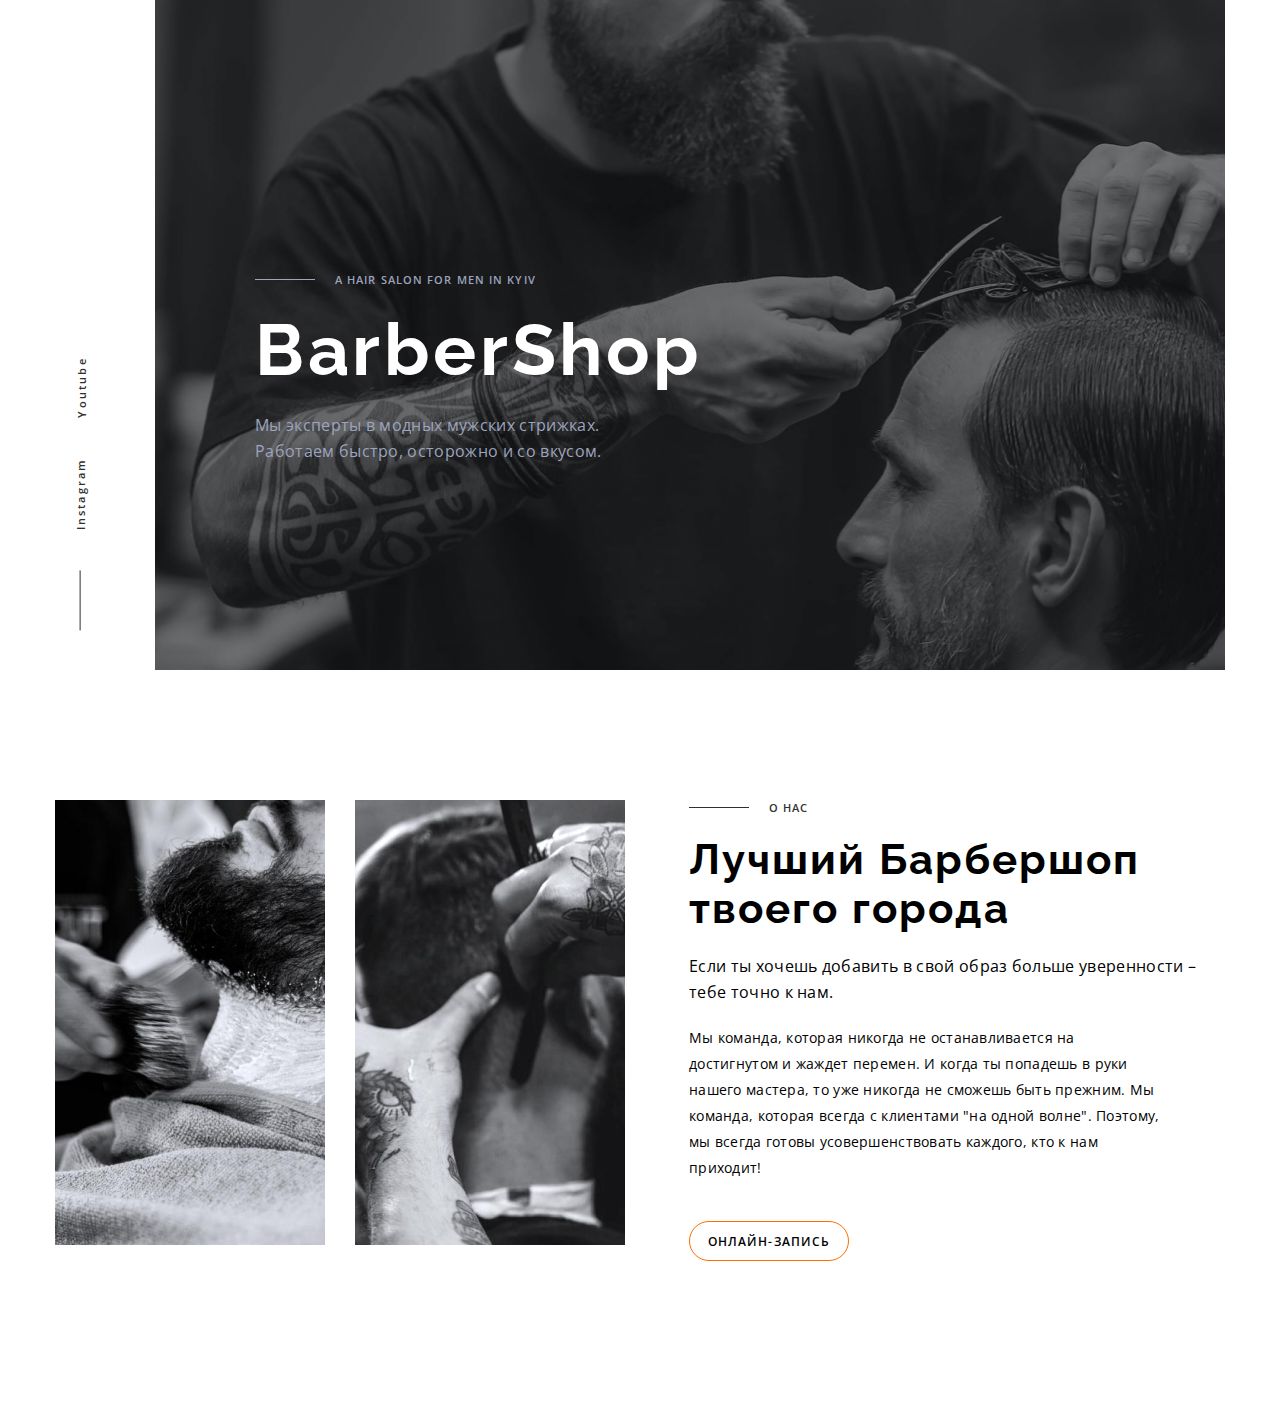
==== commit dc232802: "адаптированы две секции" ====
--- a/index.html
+++ b/index.html
@@ -4,208 +4,533 @@
 <head>
     <meta charset="UTF-8">
     <meta name="viewport" content="width=device-width, initial-scale=1.0">
-    <title>Media</title>
-    <link rel="stylesheet" href="./css/styles.css">
+    <title>Барбершоп</title>
+    <link rel="stylesheet"
+        href="https://cdnjs.cloudflare.com/ajax/libs/modern-normalize/1.0.0/modern-normalize.min.css">
+    <link rel="stylesheet" href="https://cdnjs.cloudflare.com/ajax/libs/animate.css/4.1.1/animate.min.css" />
+    <link
+        href="https://fonts.googleapis.com/css2?family=Open+Sans:wght@400;600;700&family=Raleway:wght@700&display=swap"
+        rel="stylesheet">
+    <link rel="stylesheet" href="./css/main.min.css">
 </head>
 
 <body>
-    <header>
-        <a href="">logotype</a>
-        <ul class="nav-list">
-            <li><a href="">nav-link-1</a></li>
-            <li><a href="">nav-link-2</a></li>
-            <li><a href="">nav-link-3</a></li>
-            <li><a href="">nav-link-4</a></li>
-        </ul>
-    </header>
+    <!-- <header class="header">
+        <div class="container">
+            <nav class="navigation">
+                <a href="./index.html" class="logo link animate__shakeX" aria-label="логотип барбершопа">
+                    <svg class="logo__svg">
+                        <use href="./images/sprite.svg#logo"></use>
+                    </svg>
+                </a>
+                <ul class="navigation__list list">
+                    <li class="navigation__list-item">
+                        <a href="#" class="navigation__list-link link">О нас</a>
+                    </li>
+                    <li class="navigation__list-item">
+                        <a href="#" class="navigation__list-link link">Услуги и цены</a>
+                    </li>
+                    <li class="navigation__list-item">
+                        <a href="#" class="navigation__list-link link">Мастера</a>
+                    </li>
+                    <li class="navigation__list-item">
+                        <a href="#" class="navigation__list-link link">Контакты</a>
+                    </li>
+                </ul>
+            </nav>
+            <address class="address">
+                <a href="tel:+380441111111" class="header__tel link">+38 044 111 11 11</a>
+            </address>
+            <button type="button" class="modal-btn modal-btn-dark-theme" data-modal-open>онлайн-запись</button>
+        </div>
+    </header> -->
     <main>
-        <section>
-            <h1>title</h1>
-            <p>Lorem ipsum dolor sit amet, consectetur adipisicing elit. Possimus optio at aperiam, sequi ipsam fugiat
-                est non, illum rerum iusto, amet vero officia voluptatibus tempora fuga tenetur rem et quibusdam
-                commodi! Eaque voluptatibus quasi consequatur et incidunt dicta ipsam modi porro omnis dignissimos
-                placeat possimus officia molestias quibusdam exercitationem, doloribus tenetur deleniti illo commodi
-                laudantium ipsum quidem odio obcaecati sunt! Culpa accusamus provident iste vitae aliquid consectetur
-                nesciunt quasi, qui unde quo exercitationem beatae nihil illum sapiente nobis tempora ipsa, molestiae
-                voluptate sit. Consequatur maxime id eveniet perferendis officia beatae necessitatibus deleniti dolorum
-                accusantium repellat eius, nemo a, dolore tempora. Atque perspiciatis laudantium recusandae impedit.
-                Natus voluptatibus, corporis id culpa nemo ratione sit reprehenderit harum ut maiores vel illum odio
-                dolorem, enim pariatur porro hic! Cumque obcaecati sed enim perferendis impedit voluptatum eius
-                doloremque. Repellendus repellat exercitationem quasi, magnam reiciendis quam maxime quisquam earum rem
-                aut, fuga ab necessitatibus! Quo sunt natus veniam expedita doloribus, autem eligendi, deserunt totam
-                laboriosam commodi labore adipisci accusamus ratione unde minima magnam doloremque, consectetur illum
-                optio. Aut minima cumque eius! Dolores, quos doloremque fugiat amet aut in! Doloremque esse odit non
-                deleniti eos asperiores consectetur dicta. Quis blanditiis fuga cupiditate reiciendis non tenetur
-                corporis? Similique ducimus architecto explicabo sint. Reprehenderit, eveniet nulla odio qui, molestiae
-                nam sint nihil asperiores ipsum, harum non. Optio, saepe quaerat eligendi sapiente aut quos!
-                Reprehenderit dolor numquam corrupti sint ipsum quis est distinctio laborum, neque expedita nihil labore
-                iure quas, qui voluptas animi similique, exercitationem earum eos nobis! Consequuntur, reprehenderit?
-                Fugiat voluptas voluptate quaerat impedit itaque facilis? Sequi aperiam accusantium inventore ipsa. Esse
-                vel est, saepe eius commodi eos labore dolor, exercitationem animi ipsum blanditiis voluptas sapiente
-                aut porro tempore rem provident fugiat? Voluptatem voluptas adipisci error. Ullam natus est asperiores
-                earum assumenda debitis corrupti deleniti nulla quis fugiat, ipsam accusamus quasi reiciendis fuga autem
-            </p>
-            <button class="modal-btn">modal button</button>
+        <!-- HERO -->
+        <section class="hero">
+            <div class="container">
+                <div class="hero-left-side">
+                    <ul class="social-links list">
+                        <li class="social-links-item">
+                            <a href="#" class="social-link link" lang="en">Instagram</a>
+                        </li>
+                        <li class="social-links-item">
+                            <a href="#" class="social-link link" lang="en">Youtube</a>
+                        </li>
+                    </ul>
+                </div>
+                <div class="hero-right-side">
+                    <p class="undertitle undertitle-dark-theme" lang="en">A hair salon for men in Kyiv</p>
+                    <h1 class="hero-title" lang="en">BarberShop</h1>
+                    <p class="description description-dark-theme">Мы эксперты в модных мужских стрижках.
+                        Работаем быстро, осторожно и со вкусом.</p>
+                </div>
+            </div>
         </section>
-        <section>
-            <p>Et reprehenderit reiciendis, delectus culpa at ducimus iure corrupti nisi nam, veniam quisquam! Animi
-                temporibus adipisci facere aliquam iure doloribus illum veniam repellendus provident ducimus similique
-                dolores optio voluptas voluptatem dolore reprehenderit accusantium ex blanditiis numquam ullam,
-                explicabo quae. Fugit nemo iure quaerat sint, autem dolorum reprehenderit optio. Dolores aliquam
-                eligendi nesciunt cum eum quas ipsum eos a voluptatum perspiciatis. Alias mollitia sint officiis? Veniam
-                error amet doloribus laudantium molestias ipsa sit, ex voluptatum quas quo non corporis mollitia iusto
-                pariatur inventore, distinctio animi officiis. Quae deleniti sed laudantium explicabo fuga eum similique
-                quam ad odit libero ex, ipsum praesentium, consectetur maiores ullam facere itaque distinctio
-                consequuntur quia eos facilis. Nulla eum blanditiis repellat pariatur incidunt dolorem quo, minima
-                temporibus aspernatur molestiae provident obcaecati possimus laudantium adipisci accusamus tenetur!
-                Dolorum quod adipisci veniam labore enim. Iste facilis, corrupti modi excepturi expedita atque quisquam
-                quibusdam ea, maiores reprehenderit ullam consequatur soluta deserunt necessitatibus doloribus minima
-                quam beatae quos, perferendis impedit rem animi sapiente dicta. Sed quidem hic saepe id aut voluptatem
-                at? Minus reprehenderit reiciendis eaque ipsa nihil in molestiae velit ipsum veniam recusandae dolore
-                vero repellat autem aliquid ipsam, corporis, voluptatem itaque animi magnam ad rerum mollitia natus
-                aliquam? Quaerat, tenetur officiis accusamus cumque dolore, deserunt, doloremque dolorem assumenda odit
-                numquam earum tempora sint fuga alias ratione vero totam! Unde, accusamus. Voluptas soluta, minus
-                blanditiis debitis dolor aut maiores laborum laboriosam unde error porro. Molestiae quisquam ut neque
-                facilis, deleniti officia debitis aliquam sunt eligendi earum consequuntur dicta ullam dolores
-                obcaecati! Nulla voluptatibus possimus incidunt perspiciatis tempora qui, fugiat odio fugit unde
-                nostrum! Rerum, quae eligendi ipsum odio asperiores esse deserunt praesentium, sapiente veniam placeat
-                voluptatibus saepe consequuntur numquam quasi quaerat rem totam doloribus ea itaque laudantium qui sunt
-                atque eaque optio. Architecto quos veritatis ratione expedita sint quia quisquam sequi magnam quod natus
-                facilis laudantium animi quibusdam ullam vitae, doloribus qui totam velit cupiditate autem vero ex. Ab
-                necessitatibus sit mollitia asperiores praesentium, pariatur magnam quia atque voluptatum. Nulla quo
-                eligendi, eos nostrum iure tempore enim voluptates consectetur debitis, magnam ut. Ipsa praesentium
-                quidem delectus quia minima, accusantium possimus natus dolores illum architecto deserunt aut deleniti
-                nulla neque iste animi ea aliquid. Odio, exercitationem eaque commodi magni dicta cum molestiae
-                aspernatur beatae. Consequatur aspernatur inventore quo. In cum qui culpa dolor quas voluptas asperiores
-                exercitationem eum consectetur eos eveniet alias reprehenderit, praesentium odit error, maiores modi
-                atque et. Eaque modi, saepe cupiditate optio provident ipsam quaerat laborum veniam neque eius iusto
-                rerum! Aliquam soluta recusandae quas fuga dolor provident minima incidunt, pariatur debitis, impedit
-                perspiciatis earum, laboriosam amet sequi! Assumenda necessitatibus accusamus similique iste
-                exercitationem nostrum atque. Aliquid, eum! Quo ex dolor obcaecati quam enim suscipit vitae mollitia
-                amet. Ab odio nostrum eius magni in architecto alias! Amet asperiores temporibus dolores, natus quas
-                quae voluptas voluptates ea magni cumque cum ex porro numquam perferendis, rerum distinctio. Labore
-                quibusdam quasi pariatur, ut saepe perspiciatis est voluptate officia tempora provident expedita
-                assumenda suscipit earum illo aspernatur nemo ab facere recusandae nihil consequuntur placeat molestias
-                dolor esse necessitatibus. Sed soluta tempore temporibus sapiente expedita magnam incidunt, animi
-                perferendis fugiat! Quod mollitia maiores ipsam animi est, odio ipsum nisi repellendus quos debitis!
-                Tenetur dolorum ea obcaecati id atque numquam dolores culpa, possimus labore velit laboriosam
-                voluptates, temporibus fuga tempora quidem eius amet impedit consectetur eveniet asperiores
-                necessitatibus minima voluptate at fugit? Fugiat eaque vitae tenetur excepturi similique! Nihil commodi
-                sit hic enim tempore deleniti iure ullam quod maxime, autem in sequi corporis inventore earum omnis
-                recusandae pariatur quos qui amet. Corrupti quam ut non necessitatibus voluptates. Necessitatibus
-                corporis quas consequatur obcaecati excepturi, fugiat animi facilis voluptatum tempora eligendi quidem
-                eaque molestiae saepe veniam enim doloribus sequi placeat harum ducimus eos deserunt architecto tenetur
-                dolorum ad. Placeat veniam quod accusamus quam iste? Est dolore nostrum, quasi animi quis vero expedita
-                velit rem suscipit cum fugiat incidunt inventore doloremque sapiente recusandae in dignissimos ipsam
-                mollitia harum quos fugit corrupti deserunt. Eaque itaque, iste deserunt dolor vel similique unde
-                impedit maiores minus quidem quo eum, et adipisci facilis asperiores? Animi, natus assumenda? Pariatur
-                tempore repellat illum veniam nam deserunt eligendi nulla praesentium. A totam, modi aperiam laudantium
-                ipsam fugiat officia, praesentium porro mollitia debitis sunt! Voluptate nisi laboriosam ex atque
-                voluptatem sunt! Officia qui deleniti quae delectus, ab doloremque animi nobis quibusdam accusantium sed
-                at harum praesentium quidem quia officiis deserunt placeat numquam mollitia. Eveniet nulla temporibus
-                suscipit perspiciatis hic et, corrupti cum voluptates exercitationem accusamus fuga, delectus sapiente,
-                ratione impedit reprehenderit tenetur illo molestiae! Reiciendis sit possimus nihil fugiat labore
-                ratione qui fugit itaque facilis eaque odit, laboriosam aliquid suscipit quaerat! Repellat aliquid
-                voluptas libero. Atque, nisi? A debitis similique dignissimos accusantium voluptatibus quidem neque
-                asperiores aperiam nulla consequuntur. Architecto ratione non rem. Labore ipsum deserunt quia dolores
-                autem itaque iste at tempore velit eveniet unde, nostrum voluptatum in dolor neque fugiat nam? Earum cum
-                ducimus at iure architecto quia expedita suscipit dolor, quas cupiditate repellendus amet voluptatem
-                voluptatibus mollitia est, atque voluptas corporis excepturi debitis ipsam ex? Nihil laborum nulla alias
-                vero enim consequuntur dicta velit obcaecati nam, sint itaque atque error voluptates consequatur optio.
-                At hic est odio tenetur itaque sit, architecto alias minima facilis sint in deleniti corrupti eaque nisi
-                porro, earum rerum non. Nesciunt cumque excepturi, tenetur velit quod quis repellendus? Natus nesciunt
-                magnam pariatur sit. Deleniti sed, facilis eaque cumque quisquam obcaecati, consequuntur, doloribus
-                distinctio quo voluptatibus nam totam. Libero ut reiciendis sit quaerat dolore neque facilis? Dicta
-                accusantium, beatae aspernatur unde distinctio quod quas doloremque est quibusdam modi omnis consectetur
-                consequatur iste vel provident possimus autem obcaecati, odio, corporis voluptate iusto. Quod ducimus in
-                consequatur. Placeat, nobis reiciendis? Unde sunt corporis natus excepturi dolorum! Consequatur ipsam
-                accusantium quisquam ratione quis deleniti, corporis officiis ipsa nesciunt blanditiis optio commodi in
-                tenetur provident aspernatur veritatis! Perferendis cumque non dolorem minus, veritatis deleniti
-                dignissimos doloribus! Earum et, labore cupiditate voluptas facilis autem repellendus eius quasi maiores
-                impedit asperiores voluptate commodi? Repudiandae vel iusto explicabo odit amet ea excepturi illo libero
-                tempore nulla?</p>
+
+        <!-- ABOUT -->
+        <section class="about section">
+            <div class="container">
+                <div class="about-left-side">
+                    <ul class="about-list list">
+                        <li class="about-list-item">
+                            <picture>
+                                <source
+                                    srcset="./images/about/about-img-desktop-1.jpg 1x, ./images/about/about-img-desktop-1@2x.jpg 2x"
+                                    media="(min-width: 1200px)">
+                                <source
+                                    srcset="./images/about/about-img-tablet-1.jpg 1x, ./images/about/about-img-tablet-1@2x.jpg 2x"
+                                    media="(min-width: 768px)">
+                                <img src="./images/about/about-img-1.jpg" alt="мастер бреет бороду клиенту"
+                                    class="about-list-item-img">
+                            </picture>
+
+                        </li>
+                        <li class="about-list-item">
+                            <picture>
+                                <source
+                                    srcset="./images/about/about-img-desktop-2.jpg 1x, ./images/about/about-img-desktop-2@2x.jpg 2x"
+                                    media="(min-width: 1200px)">
+
+                                <source
+                                    srcset="./images/about/about-img-tablet-2.webp 1x, ./images/about/about-img-tablet-2@2x.webp 2x"
+                                    media="(min-width: 768px)" type="image/webp">
+                                <source
+                                    srcset="./images/about/about-img-tablet-2.jpg 1x, ./images/about/about-img-tablet-2@2x.jpg 2x"
+                                    media="(min-width: 768px)">
+
+                                <img src="./images/about/about-img-2.jpg" alt="мастер стрижет клиента"
+                                    class="about-list-item-img">
+                            </picture>
+
+                        </li>
+                    </ul>
+                </div>
+                <div class="about-right-side">
+                    <p class="undertitle undertitle-light-theme">О НАС</p>
+                    <h2 class="title">Лучший Барбершоп <br>
+                        твоего города</h2>
+                    <p class="description">Если ты хочешь добавить в свой образ больше уверенности – тебе точно к нам.
+                    </p>
+                    <p class="about-text">Мы команда, которая никогда не останавливается на достигнутом
+                        и жаждет перемен. И когда ты попадешь в руки нашего мастера,
+                        то уже никогда не сможешь быть прежним. Мы команда, которая всегда с клиентами "на одной волне".
+                        Поэтому, мы всегда готовы усовершенствовать каждого, кто к нам приходит!</p>
+                    <button type="button" class="modal-btn modal-btn_light-theme">онлайн-запись</button>
+                </div>
+            </div>
         </section>
-        <section>
-            <p>Odit molestiae mollitia debitis labore cum aperiam illo veniam porro provident? Dolorem doloremque quidem
-                iure! Voluptates dolorem culpa, corrupti maxime commodi facilis, iure id veniam in adipisci deleniti
-                consectetur beatae perspiciatis enim quos. Itaque natus, dolorem eius nulla quod, voluptate non omnis
-                dignissimos asperiores debitis rem velit illum placeat, cum commodi officia! Magni tempora aspernatur
-                doloremque maxime rem amet, blanditiis doloribus beatae odit velit, reiciendis aliquid porro, ut libero
-                consectetur assumenda aperiam incidunt necessitatibus voluptatem sequi dicta? Eius officiis, error
-                placeat aliquam sapiente neque recusandae beatae eum alias earum. Reiciendis odio explicabo iusto minus
-                eligendi nisi laborum porro necessitatibus nulla repellat hic dolores consectetur, quis voluptates.
-                Temporibus nostrum tenetur rem, dolorum voluptate est esse minus incidunt, aliquam in sed quo omnis. Hic
-                suscipit, saepe enim deleniti amet id ad atque, ullam laboriosam pariatur ipsa mollitia nemo quas
-                tenetur quos obcaecati veniam! Similique iure, dolorem qui eos a maxime sapiente consequatur nulla
-                doloremque, blanditiis recusandae omnis voluptatem velit architecto libero facere porro quisquam et
-                commodi sint! Iusto veritatis itaque in error assumenda quae eveniet eum consectetur quo, suscipit nam
-                sit fugiat vero esse cumque enim culpa eligendi ipsa. Ea hic dicta architecto blanditiis earum
-                laboriosam in ex quos. Cupiditate voluptate mollitia quis unde enim blanditiis nobis veritatis natus
-                dolores necessitatibus ab cum, explicabo impedit reiciendis animi! Consequatur odit illo eos ex
-                voluptatem obcaecati aut perferendis, reiciendis similique rerum exercitationem cum neque quod, error
-                nulla eaque qui nemo iure! Magni placeat repellendus adipisci distinctio ex aliquid doloribus
-                dignissimos, odio reiciendis, voluptatibus earum repudiandae incidunt eaque voluptatum amet totam
-                accusantium minima recusandae quo libero? Ipsum quibusdam reiciendis voluptatibus ullam laudantium
-                aperiam eaque dolor animi iusto, quas itaque praesentium odio consectetur excepturi delectus? Accusamus
-                tempore expedita tempora similique architecto iure voluptatibus modi et doloremque id ab eius optio
-                repellat, perferendis in molestiae nihil impedit minima, at reiciendis. Corrupti nulla nemo optio
-                facilis impedit? Unde dolore repudiandae nihil, cum corporis, aut, consectetur velit incidunt sequi
-                natus placeat expedita. Ipsa, mollitia fuga maxime totam tempora, labore dolore consectetur non
-                doloribus libero ullam. Ipsum, quod. Nulla fugiat harum voluptate atque cum minus corporis, fugit
-                praesentium qui! Sapiente blanditiis consequuntur odio aliquam delectus facere tenetur qui, commodi quae
-                id quibusdam sint dicta harum perferendis expedita porro ratione mollitia sunt doloribus soluta rem?
-                Quibusdam consequuntur veniam, obcaecati rerum facere ab omnis odio, soluta iure in neque dolorum
-                inventore nihil iste. Saepe adipisci placeat illum praesentium dolor. Officia nihil nesciunt praesentium
-                dolores repellendus aliquid quidem ex blanditiis veritatis laboriosam? Veritatis dolore, iste assumenda
-                cumque magni provident et accusamus recusandae id earum quae laboriosam maiores necessitatibus
-                cupiditate cum rem quis ullam ut corporis nesciunt accusantium porro voluptate unde deleniti. Veniam,
-                quis? Beatae rerum vitae nam quo fugiat exercitationem repudiandae soluta architecto, error doloremque
-                et recusandae ullam quos optio at ipsam? Fugiat, eius expedita, deserunt aliquid dolore odio sint
-                corrupti maxime perspiciatis alias nulla, dolor earum? Minima doloribus mollitia atque velit dolorum,
-                illum molestiae repudiandae id, saepe error ratione repellendus iste quas quos necessitatibus eum,
-                quibusdam rerum unde sit ducimus nostrum corporis. Aliquid laboriosam ipsam ducimus eum, tenetur nemo,
-                nulla inventore possimus mollitia autem maiores praesentium ea illum cumque exercitationem cupiditate
-                deserunt quasi similique ab, earum vitae quidem. Amet ipsam minus molestiae cum at temporibus
-                consequatur eveniet, iure beatae, alias quas dignissimos ipsum. Qui, amet similique doloremque delectus
-                aut praesentium distinctio? Nihil, voluptatibus, incidunt facere iure obcaecati ex eius, blanditiis
-                alias recusandae a commodi laudantium dicta rerum quam ducimus aperiam autem doloremque. Deserunt itaque
-                exercitationem reprehenderit magnam! Nesciunt placeat nisi, repellat necessitatibus explicabo error
-                laboriosam hic, suscipit eum, minima porro ex et molestias esse alias totam magnam! Perferendis culpa
-                doloribus dicta doloremque, quisquam facilis praesentium tempore rem consectetur ducimus tempora,
-                commodi nihil non deleniti quam voluptatem perspiciatis delectus temporibus laudantium facere. Aliquam
-                molestiae debitis modi, consequuntur libero impedit possimus earum? Cumque magni accusamus quibusdam,
-                sint soluta similique saepe quo error! Facere, velit, rem facilis, blanditiis cum minima accusantium
-                voluptatum dignissimos expedita quia labore. Provident obcaecati animi nemo totam maiores minima harum
-                sunt, nobis architecto voluptatem sed pariatur quod ex assumenda tempora aliquam rerum laudantium illo
-                dolor possimus vero! Accusantium inventore ducimus dolor officiis praesentium? Quas reiciendis eos optio
-                maxime? Odio porro corrupti natus aliquid quisquam, officia repellendus ex repellat, amet animi eum!
-                Saepe quod natus voluptatum iusto architecto voluptas perferendis a esse facilis, neque voluptates eum
-                impedit ex vel totam incidunt ducimus aliquam non beatae quae unde maiores dolorum consequatur. Tempora
-                dolorem repellendus quidem numquam sed hic explicabo eligendi, totam autem quasi adipisci, praesentium,
-                possimus ducimus facilis aperiam necessitatibus quas. Doloribus ut commodi est, id cumque atque ex at?
-                In corrupti tempora nesciunt a fugiat iure, nobis consequatur consequuntur assumenda dolore est amet
-                consectetur saepe placeat doloremque nulla, ut magni. Id nihil ad minus atque tempore doloribus,
-                exercitationem voluptate porro! Pariatur similique, explicabo, quas molestiae eius praesentium nulla,
-                quisquam ex tenetur sequi dolores ea perspiciatis sunt? Sint voluptatem quidem ab necessitatibus
-                excepturi commodi dolor nihil veritatis itaque sapiente laudantium hic possimus reiciendis optio aperiam
-                nam, repellat at esse ducimus error? Distinctio architecto explicabo debitis odit consectetur! Dolores,
-                vero! Excepturi, illo? Dolorum omnis deserunt, excepturi eum blanditiis neque quasi expedita totam
-                laborum iusto laudantium deleniti ipsam facere soluta reiciendis earum culpa necessitatibus, eligendi
-                fugiat? Architecto perspiciatis veritatis, dignissimos id voluptas sunt? Aperiam, repellendus doloribus.
-                Nulla tempore sit sapiente debitis facilis laborum illum sequi dolor temporibus, tempora ullam
-                voluptates eaque autem quisquam nobis laboriosam. Culpa incidunt sapiente sint distinctio quam nihil,
-                nobis quidem quasi eius nulla error magnam doloribus corrupti illum adipisci. Dolores ad enim sunt ab
-                alias atque, reiciendis in esse quibusdam asperiores eveniet labore impedit commodi quo suscipit,
-                possimus rerum saepe voluptatibus officiis quidem neque eius explicabo necessitatibus ratione. Debitis
-                rerum est quo, eius temporibus amet tempora corporis provident, ad, possimus quam quasi perferendis
-                necessitatibus explicabo! Recusandae adipisci, aliquam tenetur veritatis esse debitis voluptate ullam
-                deleniti at sapiente nulla beatae voluptatum pariatur nihil! Accusantium eos praesentium rerum dicta
-                quidem, expedita, architecto possimus inventore illum impedit voluptas quibusdam vel officiis culpa
-                explicabo unde incidunt. At amet alias corrupti et magnam molestiae dolorem necessitatibus?</p>
-        </section>
+
+        <!-- SERVICES -->
+        <!-- <section class="services section">
+            <div class="container">
+                <p class="undertitle undertitle-dark-theme">Проведи время в компании лучших мастеров</p>
+                <h2 class="title title-dark-theme">Услуги и цены</h2>
+                <div class="services-list-wrapper">
+                    <ul class="services-list list">
+                        <li class="services-list-item">
+                            <span class="services-list-name">Мужская стрижка</span>
+                            <span class="services-undertitle"></span>
+                            <span class="services-list-price">от
+                                300
+                                грн.</span>
+                        </li>
+                        <li class="services-list-item">
+                            <span class="services-list-name">Стрижка бороды</span>
+                            <span class="services-undertitle"></span>
+                            <span class="services-list-price">от
+                                200
+                                грн.</span>
+                        </li>
+                        <li class="services-list-item">
+                            <span class="services-list-name">Стрижка усов</span>
+                            <span class="services-undertitle"></span>
+                            <span class="services-list-price">от 200
+                                грн.</span>
+                        </li>
+                        <li class="services-list-item">
+                            <span class="services-list-name">Бритье опасной бритвой</span>
+                            <span class="services-undertitle"></span>
+                            <span class="services-list-price">от
+                                200 грн.</span>
+                        </li>
+                    </ul>
+                    <ul class="services-list list">
+                        <li class="services-list-item">
+                            <span class="services-list-name">Cтрижка у стажера</span>
+                            <span class="services-undertitle"></span>
+                            <span class="services-list-price">от 50
+                                грн.</span>
+                        </li>
+                        <li class="services-list-item">
+                            <span class="services-list-name">Стрижка под насадку</span>
+                            <span class="services-undertitle"></span>
+                            <span class="services-list-price">от 200 грн.</span>
+                        </li>
+                        <li class="services-list-item">
+                            <span class="services-list-name">Детская стрижка (до 12 лет)</span>
+                            <span class="services-undertitle"></span>
+                            <span class="services-list-price">от 300 грн.</span>
+                        </li>
+                        <li class="services-list-item">
+                            <span class="services-list-name">Камуфлирование седины</span>
+                            <span class="services-undertitle"></span>
+                            <span class="services-list-price">от
+                                200 грн.</span>
+                        </li>
+                    </ul>
+                </div>
+                <button type="button" class="modal-btn modal-btn-dark-theme">онлайн-запись</button>
+            </div>
+        </section> -->
+
+        <!-- ADVANTAGES -->
+        <!-- <section class="advantages section">
+            <div class="container">
+                <div class="advantages-left-side">
+                    <ul class="advantages-list list">
+                        <li class="advantages-list-item">
+                            <p class="advantages-list-count">600</p>
+                            <p class="advantages-list-description">Довольных клиентов в день</p>
+                        </li>
+                        <li class="advantages-list-item">
+                            <p class="advantages-list-count">50</p>
+                            <p class="advantages-list-description">Наград за отличный сервис </p>
+                        </li>
+                        <li class="advantages-list-item">
+                            <p class="advantages-list-count">20</p>
+                            <p class="advantages-list-description">Лучших мастеров Киева </p>
+                        </li>
+                        <li class="advantages-list-item">
+                            <p class="advantages-list-count">100</p>
+                            <p class="advantages-list-description">Подарков постоянным клиентам</p>
+                        </li>
+                    </ul>
+                </div>
+                <div class="advantages-right-side">
+                    <p class="undertitle undertitle-light-theme">старая традиционная школа</p>
+                    <h2 class="title">Почему приходят именно к нам?</h2>
+                    <p class="description description-light-theme">О нас говорят только хорошее. Но лучше 1 раз увидеть
+                        и
+                        прочувствовать, чем 10 раз прочитать. </p>
+                </div>
+            </div>
+        </section> -->
+
+        <!-- MASTERS -->
+        <!-- <section class="masters section">
+            <div class="container">
+                <p class="undertitle undertitle-light-theme">для настоящих ценителей атмосферы</p>
+                <h2 class="title">Наши мастера</h2>
+                <ul class="masters-list list">
+                    <li class="masters-list-item">
+                        <img class="masters-list-item-img" src="./images/masters/master-1.jpg" alt="фото мастера"
+                            width="370" height="346">
+                        <div class="masters-list-content-wrapper">
+                            <h3 class="masters-list-item-title" lang="en">John Smith</h3>
+                            <p class="masters-list-item-position" lang="en">Extreme Barber</p>
+                            <ul class="social-list list">
+                                <li class="social-list-item">
+                                    <a href="#" class="social-list-link link">
+                                        <svg class="social-list-svg">
+                                            <use href="./images/sprite.svg#instagram"></use>
+                                        </svg>
+                                    </a>
+                                </li>
+                                <li class="social-list-item">
+                                    <a href="#" class="social-list-link link">
+                                        <svg class="social-list-svg">
+                                            <use href="./images/sprite.svg#twitter"></use>
+                                        </svg>
+                                    </a>
+                                </li>
+                                <li class="social-list-item">
+                                    <a href="#" class="social-list-link link">
+                                        <svg class="social-list-svg">
+                                            <use href="./images/sprite.svg#facebook"></use>
+                                        </svg>
+                                    </a>
+                                </li>
+                                <li class="social-list-item">
+                                    <a href="#" class="social-list-link link">
+                                        <svg class="social-list-svg">
+                                            <use href="./images/sprite.svg#linkedin"></use>
+                                        </svg>
+                                    </a>
+                                </li>
+                            </ul>
+                        </div>
+                    </li>
+                    <li class="masters-list-item">
+                        <img class="masters-list-item-img" src="./images/masters/master-2.jpg" alt="фото мастера"
+                            width="370" height="346">
+                        <div class="masters-list-content-wrapper">
+                            <h3 class="masters-list-item-title" lang="en">Michele Doe</h3>
+                            <p class="masters-list-item-position" lang="en">Extreme Barber</p>
+                            <ul class="social-list list">
+                                <li class="social-list-item">
+                                    <a href="#" class="social-list-link link">
+                                        <svg class="social-list-svg">
+                                            <use href="./images/sprite.svg#instagram"></use>
+                                        </svg>
+                                    </a>
+                                </li>
+                                <li class="social-list-item">
+                                    <a href="#" class="social-list-link link">
+                                        <svg class="social-list-svg">
+                                            <use href="./images/sprite.svg#twitter"></use>
+                                        </svg>
+                                    </a>
+                                </li>
+                                <li class="social-list-item">
+                                    <a href="#" class="social-list-link link">
+                                        <svg class="social-list-svg">
+                                            <use href="./images/sprite.svg#facebook"></use>
+                                        </svg>
+                                    </a>
+                                </li>
+                                <li class="social-list-item">
+                                    <a href="#" class="social-list-link link">
+                                        <svg class="social-list-svg">
+                                            <use href="./images/sprite.svg#linkedin"></use>
+                                        </svg>
+                                    </a>
+                                </li>
+                            </ul>
+                        </div>
+                    </li>
+                    <li class="masters-list-item">
+                        <img class="masters-list-item-img" src="./images/masters/master-3.jpg" alt="фото мастера"
+                            width="370" height="346">
+                        <div class="masters-list-content-wrapper">
+                            <h3 class="masters-list-item-title" lang="en">Alan Black</h3>
+                            <p class="masters-list-item-position" lang="en">Extreme Barber</p>
+                            <ul class="social-list list">
+                                <li class="social-list-item">
+                                    <a href="#" class="social-list-link link">
+                                        <svg class="social-list-svg">
+                                            <use href="./images/sprite.svg#instagram"></use>
+                                        </svg>
+                                    </a>
+                                </li>
+                                <li class="social-list-item">
+                                    <a href="#" class="social-list-link link">
+                                        <svg class="social-list-svg">
+                                            <use href="./images/sprite.svg#twitter"></use>
+                                        </svg>
+                                    </a>
+                                </li>
+                                <li class="social-list-item">
+                                    <a href="#" class="social-list-link link">
+                                        <svg class="social-list-svg">
+                                            <use href="./images/sprite.svg#facebook"></use>
+                                        </svg>
+                                    </a>
+                                </li>
+                                <li class="social-list-item">
+                                    <a href="#" class="social-list-link link">
+                                        <svg class="social-list-svg">
+                                            <use href="./images/sprite.svg#linkedin"></use>
+                                        </svg>
+                                    </a>
+                                </li>
+                            </ul>
+                        </div>
+                    </li>
+                </ul>
+            </div>
+        </section> -->
+
+        <!-- GALLERY -->
+        <!-- <section class="gallery section">
+            <div class="container">
+                <p class="undertitle undertitle-light-theme">На латинском языке “барба” означает “борода”</p>
+                <h2 class="visually-hidden">галерея работ</h2>
+                <ul class="gallery-list list">
+                    <li class="gallery-list-item">
+                        <img class="gallery-list-img" src="./images/gallery/gallery-img-1.jpg"
+                            alt="мастер стрижет клиента" width="270" height="360">
+                    </li>
+                    <li class="gallery-list-item">
+                        <img class="gallery-list-img" src="./images/gallery/gallery-img-2.jpg"
+                            alt="мастер бреет бороду клиенту" width="270" height="360">
+                    </li>
+                    <li class="gallery-list-item">
+                        <img class="gallery-list-img" src="./images/gallery/gallery-img-3.jpg"
+                            alt="мастер распаривает лицо клиенту" width="270" height="360">
+                    </li>
+                    <li class="gallery-list-item">
+                        <img class="gallery-list-img" src="./images/gallery/gallery-img-4.jpg"
+                            alt="мастер стрижет клиента" width="270" height="360">
+                    </li>
+
+                </ul>
+            </div>
+        </section> -->
+
+        <!-- CONTACT -->
+        <!-- <div class="contact-wrapper"> -->
+        <!-- CONTACT FORM -->
+        <!-- <section class="contact-form-section section">
+                <div class="contact-form-wrapper">
+                    <h2 class="title title-dark-theme">Онлайн-запись</h2>
+                    <form action="" class="contact-form">
+                        <input type="text" name="uesr-name" class="contact-form-input" placeholder="Имя*" required>
+                        <input type="tel" name="user-phone" class="contact-form-input" placeholder="Телефон*" required>
+                        <textarea name="user-message" class="contact-form-message" placeholder="сообщение"></textarea>
+                        <button type="submit" class="contact-form-btn">отправить</button>
+                    </form>
+                </div>
+            </section> -->
+
+        <!-- CONTACT INFORMATION -->
+        <!-- <section class="contact-info section">
+                <h2 class="title title-dark-theme">Контакты</h2>
+                <address class="address">
+                    <ul class="contact-list list">
+                        <li class="contact-list-item">
+                            <a class="contact-list-link link" href="https://goo.gl/maps/cm9LfFWkufwMhK5U8"
+                                target="_blank">
+                                <svg class="contact-list-svg contact-list-svg-pin">
+                                    <use href="./images/sprite.svg#map-pin"></use>
+                                </svg>
+                                ул. Васильковая, 7А Киев, 08132</a>
+                        </li>
+                        <li class="contact-list-item">
+                            <a class="contact-list-link link" href="tel:+380441111111">
+                                <svg class="contact-list-svg">
+                                    <use href="./images/sprite.svg#phone"></use>
+                                </svg>
+                                +38 044 111 11 11</a>
+                        </li>
+                        <li class="contact-list-item">
+                            <a class="contact-list-link link" href="mailto:barbershop@email.com">
+                                <svg class="contact-list-svg">
+                                    <use href="./images/sprite.svg#mail"></use>
+                                </svg>
+                                barbershop@email.com</a>
+                        </li>
+                    </ul>
+                </address>
+                <p class="undertitle undertitle-dark-theme">время работы</p>
+                <p class="contact-info-date">Ежедневно с <time datetime="09:00">9:00</time> до <time
+                        datetime="22:00">22:00</time></p>
+            </section> -->
+        <!-- </div> -->
     </main>
-    <footer></footer>
+    <!-- <footer class="footer">
+        <div class="container">
+            <p class="copyright">&copy; Copyright 2020</p>
+            <ul class="social-links list">
+                <li class="social-links-item">
+                    <a href="#" class="social-link link" lang="en">Instagram</a>
+                </li>
+                <li class="social-links-item">
+                    <a href="#" class="social-link link" lang="en">Youtube</a>
+                </li>
+            </ul>
+        </div>
+    </footer> -->
+
+    <!-- BACKDROP -->
+    <!-- <div class="backdrop is-hidden" data-modal>
+        <div class="modal">
+            <button type="button" class="modal-close-btn" data-modal-close>X</button>
+            <form action="#" class="modal-form">
+                <label class="modal-form-field">
+                    Имя
+                    <span class="modal-form-input-wrapper">
+                        <input name="user-name" type="text" class="modal-form-input">
+                        <span class="modal-form-icon"></span>
+                    </span>
+                </label>
+                <label class="modal-form-field">
+                    Телефон
+                    <span class="modal-form-input-wrapper">
+                        <input name="user-phone" type="tel" class="modal-form-input">
+                        <span class="modal-form-icon"></span>
+                    </span>
+                </label>
+                <label class="modal-form-field">
+                    Комментарий
+                    <textarea name="user-message" class="modal-form-message" placeholder="Введите текст"></textarea>
+                </label>
+
+                <input type="checkbox" name="user-policy" value="user-policy-ok"
+                    class="modal-form-policy visually-hidden" id="policy">
+                <label for="policy" class="contact-form-policy-label">
+                    Соглашаюсь с рассылкой и принимаю&nbsp;<a href="">Условия договора</a>
+                </label>
+                <button type="submit" class="modal-form-btn">Отправить</button>
+            </form>
+        </div>
+    </div> -->
+
+    <!-- <footer class="footer">
+        <div class="container">
+            <div class="footer__box">
+                <a href="" class="logo logo_dark-theme">
+                    <span class="logo__span">WEB</span>Studio
+                </a>
+                <ul class="footer__contact-list">
+                    <li class="footer__contact-list-item">
+                        <a href="" class="footer__contact-list-link"></a>
+                    </li>
+                    <li class="footer__contact-list-item">
+                        <a href="" class="footer__contact-list-link"></a>
+                    </li>
+                    <li class="footer__contact-list-item">
+                        <a href="" class="footer__contact-list-link"></a>
+                    </li>
+                </ul>
+            </div>
+            <div class="footer__box">
+                <b class="footer__cta-title"></b>
+                <ul class="social-list">
+                    <li class="social-list__item">
+                        <a href="" class="social-list__link">
+                            <svg class="social-list__icon">
+                                <use></use>
+                            </svg>
+                        </a>
+                    </li>
+                    <li class="social-list__item">
+                        <a href="" class="social-list__link">
+                            <svg class="social-list__icon">
+                                <use></use>
+                            </svg>
+                        </a>
+                    </li>
+                    <li class="social-list__item">
+                        <a href="" class="social-list__link">
+                            <svg class="social-list__icon">
+                                <use></use>
+                            </svg>
+                        </a>
+                    </li>
+                    <li class="social-list__item">
+                        <a href="" class="social-list__link">
+                            <svg class="social-list__icon">
+                                <use></use>
+                            </svg>
+                        </a>
+                    </li>
+                </ul>
+            </div>
+            <div class="footer__box">
+                <b class="footer__cta-title"></b>
+                <form action="" class="contact-form">
+                    <input type="text" class="contact-form__input">
+                    <button class="contact-form__btn">
+                        dsfsdf
+                        <svg class="contact-form__btn-icon">
+                            <use></use>
+                        </svg>
+                    </button>
+                </form>
+            </div>
+        </div>
+    </footer> -->
+    <!-- <script src="./js/modal.js"></script> -->
 </body>
 
-
 </html>--- a/css/main.min.css
+++ b/css/main.min.css
@@ -0,0 +1,2 @@
+*,*::before,*::after{margin:0;padding:0}body{font-family:"Open Sans",sans-serif}img{display:block}.link{text-decoration:none}.list{list-style:none}.address{font-style:normal}.section{padding-top:84px;padding-bottom:84px}@media screen and (min-width: 768px){.section{padding-top:100px;padding-bottom:100px}}@media screen and (min-width: 1200px){.section{padding-top:130px;padding-bottom:130px}}.container{width:100%;padding:0 31px}@media screen and (min-width: 480px){.container{max-width:480px;margin:0 auto}}@media screen and (min-width: 768px){.container{max-width:768px;padding:0 39px}.hero .container{display:flex}.about .container{display:flex}}@media screen and (min-width: 1200px){.container{max-width:1200px;padding:0 15px}}.visually-hidden{position:absolute !important;clip:rect(1px 1px 1px 1px);clip:rect(1px, 1px, 1px, 1px);padding:0 !important;border:0 !important;height:1px !important;width:1px !important;overflow:hidden}.modal-btn{min-width:160px;height:40px;font-weight:600;font-size:12px;line-height:1.333;letter-spacing:0.09em;text-transform:uppercase;background-color:transparent;border:1px solid #ff6c00;border-radius:25px;padding:12px;cursor:pointer;transition:all 250ms linear}.modal-btn:hover,.modal-btn:focus{background-color:#ff6c00;color:#fff}.services .modal-btn{display:block;margin:0 auto}.modal-btn-dark-theme{color:#fff}@media screen and (min-width: 768px){.social-links{display:flex}.footer .social-links{margin-left:auto}.hero-left-side .social-links{transform:rotate(-90deg);transform-origin:left bottom}.social-links-item:first-child{display:flex;align-items:center}.social-links-item:first-child::before{content:"";display:inline-block;width:60px;height:1px;background-color:#303030;margin-right:40px}.social-links-item:not(:last-child){margin-right:40px}.social-link{font-weight:600;font-size:11px;line-height:1.364;letter-spacing:0.2em;color:#303030;transition:color 250ms linear}.social-link:hover,.social-link:focus{color:#ff6c00}}.undertitle{display:flex;align-items:center;font-weight:600;font-size:11px;line-height:1.364;letter-spacing:0.1em;text-transform:uppercase;margin-bottom:20px}.undertitle::before{content:"";display:inline-block;width:60px;height:1px;background-color:#303030;margin-right:20px}.gallery .undertitle{margin-bottom:44px}.undertitle-light-theme{color:#303030}.undertitle-light-theme::before{background-color:#303030}.undertitle-dark-theme{color:#9da4bd}.undertitle-dark-theme::before{background-color:#9da4bd}.title{font-family:"Raleway",sans-serif;font-weight:700;font-size:28px;line-height:1.179;letter-spacing:0.05em}.title-light-theme{color:#303030}.title-dark-theme{color:#fff}.about .title{margin-bottom:20px}.advantages .title{margin-bottom:20px}.contact-wrapper .title{margin-bottom:40px}.masters .title{margin-bottom:44px}.services .title{margin-bottom:44px}@media screen and (min-width: 1200px){.title{font-size:42px;line-height:1.167}}.description{font-weight:400;font-size:16px;line-height:1.625;letter-spacing:0.02em}.hero .description{width:280px}.about .description{margin-bottom:20px}.description-light-theme{color:#555555}.description-dark-theme{color:#9da4bd}@media screen and (min-width: 768px){.hero .description{width:360px}}.backdrop{position:fixed;top:0;left:0;width:100%;height:100%;background-color:rgba(0,0,0,0.2);transition:all 250ms linear}.modal{position:absolute;top:50%;left:50%;transform:translate(-50%, -50%);width:528px;min-height:581px;background-color:#ffffff;box-shadow:0px 1px 3px rgba(0,0,0,0.12),0px 1px 1px rgba(0,0,0,0.14),0px 2px 1px rgba(0,0,0,0.2);border-radius:4px;padding:40px}.modal-close-btn{position:absolute;top:8px;right:8px;width:30px;height:30px;border-radius:50%;background-color:#ffffff;border:1px solid rgba(0,0,0,0.1);cursor:pointer}.is-hidden{opacity:0;visibility:hidden;pointer-events:none}.modal-form{display:flex;flex-direction:column}.modal-form-input-wrapper{display:block;position:relative}.modal-form-icon{position:absolute;left:15px;top:50%;transform:translateY(-50%);display:block;width:12px;height:12px;background-color:teal}.modal-form-input:focus+.modal-form-icon{background-color:#ff6c00}.modal-form-input{width:100%;height:40px;border-radius:4px;border:1px solid rgba(33,33,33,0.2);padding-left:42px}.modal-form-input:focus{outline:none;border:1px solid #ff6c00}.modal-form-message{width:100%;height:120px;border:1px solid rgba(33,33,33,0.2);border-radius:4px;resize:none;padding:12px 16px}.modal-form-message::placeholder{color:rgba(117,117,117,0.5)}.modal-form-message:focus{outline:none;border:1px solid #ff6c00}.contact-form-policy-label{display:flex;align-items:center;font-size:12px}.contact-form-policy-label::before{content:"";display:block;width:16px;height:15px;border:1px solid #000;margin-right:10px}.modal-form-policy:checked+.contact-form-policy-label::before{background-image:url("../images/check.svg");background-size:cover;background-repeat:no-repeat;border:none}.header{position:absolute;top:0;left:0;width:100%;padding:32px 0}.header .address{margin-left:auto;margin-right:40px}.navigation{display:flex;align-items:center}.logo{margin-right:70px;animation-duration:2000ms}.logo__svg{width:68px;height:54px}.navigation__list{display:flex}.navigation__list-item:not(:last-child){margin-right:40px}.navigation__list-link,.header__tel{font-weight:600;font-size:12px;line-height:1.333;letter-spacing:0.1em;color:#fff;transition:color 250ms linear}.navigation__list-link:hover,.navigation__list-link:focus,.header__tel:hover,.header__tel:focus{color:#ff6c00}.hero-title{font-family:"Raleway",sans-serif;font-weight:700;font-size:48px;line-height:1.167;letter-spacing:0.05em;margin-bottom:20px;color:#fff}@media screen and (min-width: 320px) and (max-width: 767px){.hero{padding-top:208px;padding-bottom:183px;background-image:linear-gradient(rgba(25,28,38,0.2), rgba(25,28,38,0.2)),url("../images/hero/bg-mobile.jpg");background-repeat:no-repeat;background-size:cover}.hero-left-side{display:none}}@media screen and (min-width: 320px) and (max-width: 767px) and (min-device-pixel-ratio: 2) and (min-width: 320px), screen and (min-width: 320px) and (max-width: 767px) and (min-resolution: 192dpi) and (min-width: 320px), screen and (min-width: 320px) and (max-width: 767px) and (min-resolution: 2dppx) and (min-width: 320px){.hero{background-image:linear-gradient(rgba(25,28,38,0.2), rgba(25,28,38,0.2)),url("../images/hero/bg-mobile@2x.jpg")}}@media screen and (min-width: 768px){.hero-left-side{display:flex;align-items:flex-end;width:120px;padding-left:44px;padding-bottom:40px}.hero-right-side{flex-grow:1;background-image:linear-gradient(rgba(25,28,38,0.2), rgba(25,28,38,0.2)),url("../images/hero/bg-tablet.jpg");background-repeat:no-repeat;background-size:cover;padding-top:272px;padding-bottom:245px;padding-left:120px}}@media screen and (min-width: 768px) and (min-device-pixel-ratio: 2), screen and (min-width: 768px) and (min-resolution: 192dpi), screen and (min-width: 768px) and (min-resolution: 2dppx){.hero-right-side{background-image:linear-gradient(rgba(25,28,38,0.2), rgba(25,28,38,0.2)),url("../images/hero/bg-tablet@2x.jpg")}}@media screen and (min-width: 1200px){.hero-left-side{width:100px;padding-left:34px}.hero-title{font-size:72px;line-height:1.181}.hero-right-side{padding-left:100px;padding-bottom:206px;background-image:linear-gradient(rgba(25,28,38,0.2), rgba(25,28,38,0.2)),url("../images/hero/bg-desktop.jpg")}}@media screen and (min-width: 1200px) and (min-device-pixel-ratio: 2), screen and (min-width: 1200px) and (min-resolution: 192dpi), screen and (min-width: 1200px) and (min-resolution: 2dppx){.hero-right-side{background-image:linear-gradient(rgba(25,28,38,0.2), rgba(25,28,38,0.2)),url("../images/hero/bg-desktop@2x.jpg")}}.about-text{font-size:14px;font-weight:400;line-height:1.857;letter-spacing:0.02em;margin-bottom:40px}@media screen and (min-width: 320px) and (max-width: 767px){.about-left-side{display:none}}@media screen and (min-width: 768px){.about-left-side{width:330px}.about-right-side{flex-grow:1;padding-left:30px}.about-list-item:not(:last-child){margin-bottom:30px}}@media screen and (min-width: 1200px){.about-left-side{width:570px}.about-list{display:flex}.about-list-item:not(:last-child){margin-right:30px}.about-right-side{padding-left:64px}.about-text{padding-right:60px}}.services{background-image:url("../images/services/bg.png");background-repeat:no-repeat;background-size:cover;background-color:#111319}.services-list-wrapper{display:flex;flex-wrap:wrap;margin-bottom:50px}.services-list{width:50%;padding:30px 40px;background-image:linear-gradient(180deg, #171a24 0%, rgba(23,26,36,0.2) 100%)}.services-list:nth-child(4n-1),.services-list:nth-child(4n-2){background-image:linear-gradient(180deg, #090b13 0%, rgba(9,11,19,0.2) 100%)}.services-list-item{display:flex;align-items:baseline}.services-list-item:not(:last-child){margin-bottom:20px}.services-undertitle{flex-grow:1;height:1px;margin:0 6px;background-color:rgba(157,164,189,0.12)}.services-list-name,.services-list-price{font-weight:400;font-size:18px;line-height:1.667;letter-spacing:0.02em;color:#9da4bd}.advantages-left-side{flex-shrink:0;width:470px;padding-left:100px}.advantages-right-side{flex-grow:1;padding-left:130px}.advantages-list{display:flex;flex-wrap:wrap;align-items:flex-start;justify-content:space-between}.advantages-list-item{width:170px;padding:20px;min-height:133px;background-color:#f7f7f7}.advantages-list-item:nth-child(even){margin-top:30px}.advantages-list-count{font-weight:700;font-size:42px;line-height:1.357;text-align:center;letter-spacing:0.05em;color:#303030;margin-bottom:6px}.advantages-list-description{font-weight:600;font-size:11px;line-height:1.364;text-align:center;color:#303030}.masters{background-color:#f7f7f7}.masters-list{display:flex;justify-content:space-between}.masters-list-item-title{font-weight:400;font-size:18px;line-height:1.389;text-align:center;letter-spacing:0.02em;color:#303030;margin-bottom:8px}.masters-list-item-position{font-weight:400;font-size:14px;line-height:1.357;text-align:center;letter-spacing:0.02em;color:#ff6c00;margin-bottom:30px}.masters-list-content-wrapper{padding-top:30px;padding-left:82px;padding-right:82px}.social-list{display:flex;justify-content:space-between}.social-list-link{display:flex;justify-content:center;align-items:center;width:44px;height:44px;border-radius:50%;background-color:#fff;transition:background-color 250ms linear}.social-list-link:hover,.social-list-link:focus{background-color:#000}.social-list-svg{width:20px;height:20px;transition:fill 250ms linear}.social-list-link:hover .social-list-svg,.social-list-link:focus .social-list-svg{fill:#ff6c00}.gallery-list{display:flex;justify-content:space-between}.contact-wrapper{display:flex;background-color:#191c26}.contact-form-section{width:50%;padding-right:35px}.contact-form-wrapper{width:560px;margin-left:auto}.contact-form{display:flex;flex-wrap:wrap;justify-content:space-between}.contact-form-input,.contact-form-message{font-weight:600;font-size:11px;line-height:1.364;letter-spacing:0.1em;color:#fff}.contact-form-input::placeholder,.contact-form-message::placeholder{color:rgba(157,164,189,0.4);text-transform:uppercase}.contact-form-input:focus,.contact-form-message:focus{outline:none;border-bottom:1px solid #fff}.contact-form-input:focus::placeholder,.contact-form-message:focus::placeholder{color:#fff}.contact-form-input{width:270px;height:24px;background-color:transparent;border:none;border-bottom:1px solid rgba(157,164,189,0.4);margin-bottom:44px}.contact-form-message{width:100%;height:76px;resize:none;background-color:transparent;border:none;border-bottom:1px solid rgba(157,164,189,0.4);margin-bottom:44px}.contact-info{width:50%;background-image:url("../images/contact/bg.png");background-repeat:no-repeat;background-size:cover;padding-left:115px}.contact-info .address{width:250px;margin-bottom:70px}.contact-list-link{font-weight:400;font-size:18px;line-height:1.667;letter-spacing:0.02em;color:#9da4bd}.contact-info-date{font-weight:400;font-size:18px;line-height:1.667;letter-spacing:0.02em;color:#9da4bd}.contact-list-item:not(:last-child){margin-bottom:20px}.contact-list-link{position:relative;display:flex;align-items:center;padding-left:38px}.contact-list-svg{position:absolute;left:0;top:50%;transform:translateY(-50%);width:24px;height:24px;margin-right:16px}.contact-list-svg-pin{top:5px;transform:translateY(0)}.contact-form-btn{min-width:160px;height:40px;font-weight:600;font-size:12px;line-height:1.333;letter-spacing:0.09em;text-transform:uppercase;background-color:transparent;border:1px solid #ff6c00;border-radius:25px;padding:12px;cursor:pointer;transition:all 250ms linear;color:#fff}.contact-form-btn:hover,.contact-form-btn:focus{background-color:#ff6c00;color:#fff}.footer{outline:1px solid red;padding:56px 0}.copyright{font-weight:600;font-size:11px;line-height:1.364;letter-spacing:0.2em;color:#9da4bd}
+/*# sourceMappingURL=main.min.css.map */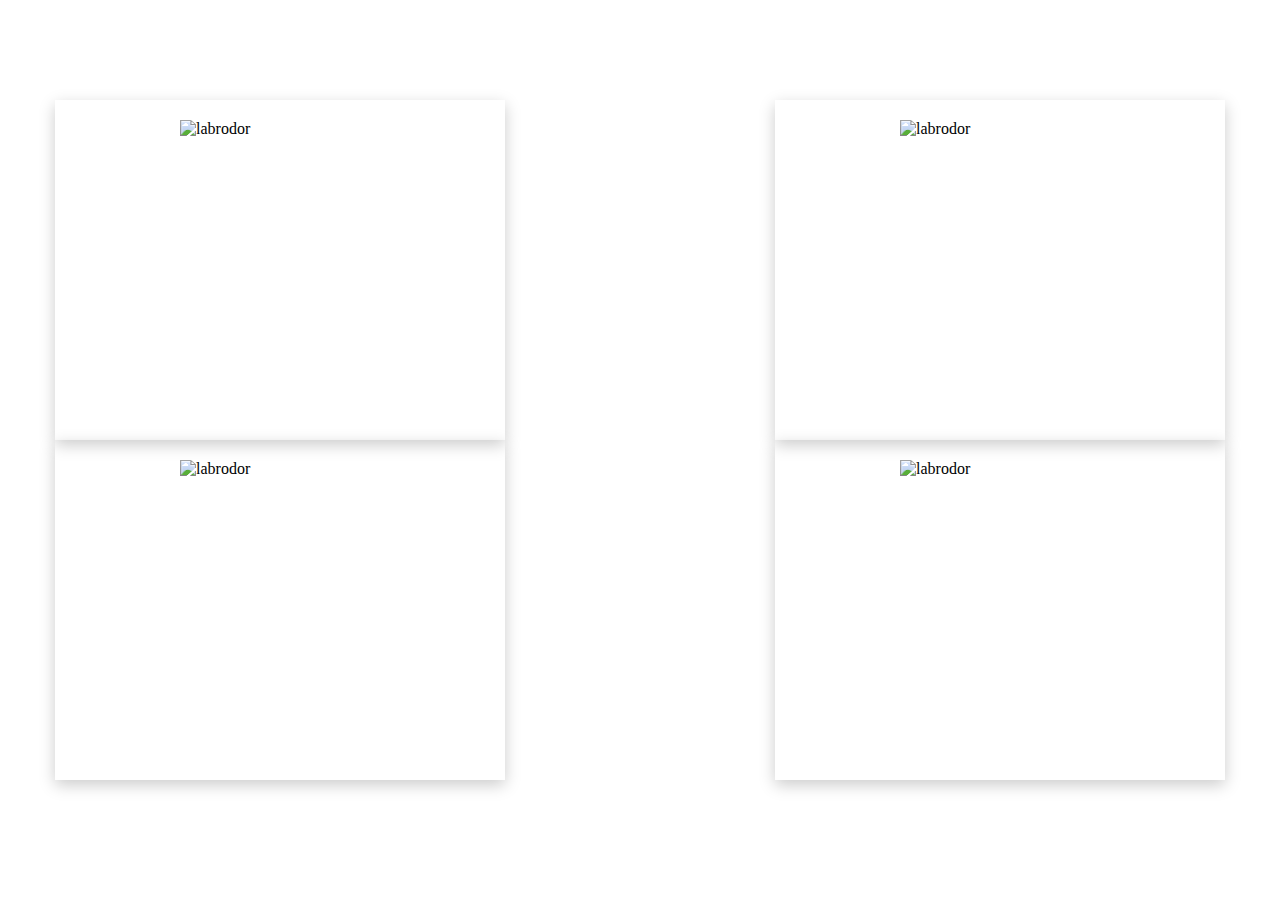
==== commit 09346c95: "вынос в max-width" ====
--- a/index.html
+++ b/index.html
@@ -4,533 +4,57 @@
 <head>
     <meta charset="UTF-8">
     <meta name="viewport" content="width=device-width, initial-scale=1.0">
-    <title>Барбершоп</title>
-    <link rel="stylesheet"
-        href="https://cdnjs.cloudflare.com/ajax/libs/modern-normalize/1.0.0/modern-normalize.min.css">
-    <link rel="stylesheet" href="https://cdnjs.cloudflare.com/ajax/libs/animate.css/4.1.1/animate.min.css" />
-    <link
-        href="https://fonts.googleapis.com/css2?family=Open+Sans:wght@400;600;700&family=Raleway:wght@700&display=swap"
-        rel="stylesheet">
-    <link rel="stylesheet" href="./css/main.min.css">
+    <title>Media</title>
+    <link rel="stylesheet" href="./css/styles.css">
 </head>
 
 <body>
-    <!-- <header class="header">
+    <div class="container">
+        <ul class="list">
+            <li class="list__item">
+                <img src="https://picsum.photos/id/237/200/300" alt="labrodor" width="200" height="300"
+                    class="list__img">
+            </li>
+            <li class="list__item">
+                <img src="https://picsum.photos/id/237/200/300" alt="labrodor" width="200" height="300"
+                    class="list__img">
+            </li>
+            <li class="list__item">
+                <img src="https://picsum.photos/id/237/200/300" alt="labrodor" width="200" height="300"
+                    class="list__img">
+            </li>
+            <li class="list__item">
+                <img src="https://picsum.photos/id/237/200/300" alt="labrodor" width="200" height="300"
+                    class="list__img">
+            </li>
+        </ul>
+    </div>
+
+    <!-- <header>
         <div class="container">
-            <nav class="navigation">
-                <a href="./index.html" class="logo link animate__shakeX" aria-label="логотип барбершопа">
-                    <svg class="logo__svg">
-                        <use href="./images/sprite.svg#logo"></use>
-                    </svg>
-                </a>
-                <ul class="navigation__list list">
-                    <li class="navigation__list-item">
-                        <a href="#" class="navigation__list-link link">О нас</a>
-                    </li>
-                    <li class="navigation__list-item">
-                        <a href="#" class="navigation__list-link link">Услуги и цены</a>
-                    </li>
-                    <li class="navigation__list-item">
-                        <a href="#" class="navigation__list-link link">Мастера</a>
-                    </li>
-                    <li class="navigation__list-item">
-                        <a href="#" class="navigation__list-link link">Контакты</a>
-                    </li>
+            <a href="" class="logo">logo</a>
+            <button type="button">
+                <svg>
+                    <use></use>
+                    <use></use>
+                </svg>
+            </button>
+            <div class="modal-menu">
+                <nav>
+                    <ul>
+                        <li><a href="">link-1</a></li>
+                        <li><a href="">link-2</a></li>
+                        <li><a href="">link-3</a></li>
+                    </ul>
+                </nav>
+                <ul>
+                    <li><a href="">link-1</a></li>
+                    <li><a href="">link-2</a></li>
                 </ul>
-            </nav>
-            <address class="address">
-                <a href="tel:+380441111111" class="header__tel link">+38 044 111 11 11</a>
-            </address>
-            <button type="button" class="modal-btn modal-btn-dark-theme" data-modal-open>онлайн-запись</button>
+            </div>
         </div>
     </header> -->
-    <main>
-        <!-- HERO -->
-        <section class="hero">
-            <div class="container">
-                <div class="hero-left-side">
-                    <ul class="social-links list">
-                        <li class="social-links-item">
-                            <a href="#" class="social-link link" lang="en">Instagram</a>
-                        </li>
-                        <li class="social-links-item">
-                            <a href="#" class="social-link link" lang="en">Youtube</a>
-                        </li>
-                    </ul>
-                </div>
-                <div class="hero-right-side">
-                    <p class="undertitle undertitle-dark-theme" lang="en">A hair salon for men in Kyiv</p>
-                    <h1 class="hero-title" lang="en">BarberShop</h1>
-                    <p class="description description-dark-theme">Мы эксперты в модных мужских стрижках.
-                        Работаем быстро, осторожно и со вкусом.</p>
-                </div>
-            </div>
-        </section>
-
-        <!-- ABOUT -->
-        <section class="about section">
-            <div class="container">
-                <div class="about-left-side">
-                    <ul class="about-list list">
-                        <li class="about-list-item">
-                            <picture>
-                                <source
-                                    srcset="./images/about/about-img-desktop-1.jpg 1x, ./images/about/about-img-desktop-1@2x.jpg 2x"
-                                    media="(min-width: 1200px)">
-                                <source
-                                    srcset="./images/about/about-img-tablet-1.jpg 1x, ./images/about/about-img-tablet-1@2x.jpg 2x"
-                                    media="(min-width: 768px)">
-                                <img src="./images/about/about-img-1.jpg" alt="мастер бреет бороду клиенту"
-                                    class="about-list-item-img">
-                            </picture>
-
-                        </li>
-                        <li class="about-list-item">
-                            <picture>
-                                <source
-                                    srcset="./images/about/about-img-desktop-2.jpg 1x, ./images/about/about-img-desktop-2@2x.jpg 2x"
-                                    media="(min-width: 1200px)">
-
-                                <source
-                                    srcset="./images/about/about-img-tablet-2.webp 1x, ./images/about/about-img-tablet-2@2x.webp 2x"
-                                    media="(min-width: 768px)" type="image/webp">
-                                <source
-                                    srcset="./images/about/about-img-tablet-2.jpg 1x, ./images/about/about-img-tablet-2@2x.jpg 2x"
-                                    media="(min-width: 768px)">
-
-                                <img src="./images/about/about-img-2.jpg" alt="мастер стрижет клиента"
-                                    class="about-list-item-img">
-                            </picture>
-
-                        </li>
-                    </ul>
-                </div>
-                <div class="about-right-side">
-                    <p class="undertitle undertitle-light-theme">О НАС</p>
-                    <h2 class="title">Лучший Барбершоп <br>
-                        твоего города</h2>
-                    <p class="description">Если ты хочешь добавить в свой образ больше уверенности – тебе точно к нам.
-                    </p>
-                    <p class="about-text">Мы команда, которая никогда не останавливается на достигнутом
-                        и жаждет перемен. И когда ты попадешь в руки нашего мастера,
-                        то уже никогда не сможешь быть прежним. Мы команда, которая всегда с клиентами "на одной волне".
-                        Поэтому, мы всегда готовы усовершенствовать каждого, кто к нам приходит!</p>
-                    <button type="button" class="modal-btn modal-btn_light-theme">онлайн-запись</button>
-                </div>
-            </div>
-        </section>
-
-        <!-- SERVICES -->
-        <!-- <section class="services section">
-            <div class="container">
-                <p class="undertitle undertitle-dark-theme">Проведи время в компании лучших мастеров</p>
-                <h2 class="title title-dark-theme">Услуги и цены</h2>
-                <div class="services-list-wrapper">
-                    <ul class="services-list list">
-                        <li class="services-list-item">
-                            <span class="services-list-name">Мужская стрижка</span>
-                            <span class="services-undertitle"></span>
-                            <span class="services-list-price">от
-                                300
-                                грн.</span>
-                        </li>
-                        <li class="services-list-item">
-                            <span class="services-list-name">Стрижка бороды</span>
-                            <span class="services-undertitle"></span>
-                            <span class="services-list-price">от
-                                200
-                                грн.</span>
-                        </li>
-                        <li class="services-list-item">
-                            <span class="services-list-name">Стрижка усов</span>
-                            <span class="services-undertitle"></span>
-                            <span class="services-list-price">от 200
-                                грн.</span>
-                        </li>
-                        <li class="services-list-item">
-                            <span class="services-list-name">Бритье опасной бритвой</span>
-                            <span class="services-undertitle"></span>
-                            <span class="services-list-price">от
-                                200 грн.</span>
-                        </li>
-                    </ul>
-                    <ul class="services-list list">
-                        <li class="services-list-item">
-                            <span class="services-list-name">Cтрижка у стажера</span>
-                            <span class="services-undertitle"></span>
-                            <span class="services-list-price">от 50
-                                грн.</span>
-                        </li>
-                        <li class="services-list-item">
-                            <span class="services-list-name">Стрижка под насадку</span>
-                            <span class="services-undertitle"></span>
-                            <span class="services-list-price">от 200 грн.</span>
-                        </li>
-                        <li class="services-list-item">
-                            <span class="services-list-name">Детская стрижка (до 12 лет)</span>
-                            <span class="services-undertitle"></span>
-                            <span class="services-list-price">от 300 грн.</span>
-                        </li>
-                        <li class="services-list-item">
-                            <span class="services-list-name">Камуфлирование седины</span>
-                            <span class="services-undertitle"></span>
-                            <span class="services-list-price">от
-                                200 грн.</span>
-                        </li>
-                    </ul>
-                </div>
-                <button type="button" class="modal-btn modal-btn-dark-theme">онлайн-запись</button>
-            </div>
-        </section> -->
-
-        <!-- ADVANTAGES -->
-        <!-- <section class="advantages section">
-            <div class="container">
-                <div class="advantages-left-side">
-                    <ul class="advantages-list list">
-                        <li class="advantages-list-item">
-                            <p class="advantages-list-count">600</p>
-                            <p class="advantages-list-description">Довольных клиентов в день</p>
-                        </li>
-                        <li class="advantages-list-item">
-                            <p class="advantages-list-count">50</p>
-                            <p class="advantages-list-description">Наград за отличный сервис </p>
-                        </li>
-                        <li class="advantages-list-item">
-                            <p class="advantages-list-count">20</p>
-                            <p class="advantages-list-description">Лучших мастеров Киева </p>
-                        </li>
-                        <li class="advantages-list-item">
-                            <p class="advantages-list-count">100</p>
-                            <p class="advantages-list-description">Подарков постоянным клиентам</p>
-                        </li>
-                    </ul>
-                </div>
-                <div class="advantages-right-side">
-                    <p class="undertitle undertitle-light-theme">старая традиционная школа</p>
-                    <h2 class="title">Почему приходят именно к нам?</h2>
-                    <p class="description description-light-theme">О нас говорят только хорошее. Но лучше 1 раз увидеть
-                        и
-                        прочувствовать, чем 10 раз прочитать. </p>
-                </div>
-            </div>
-        </section> -->
-
-        <!-- MASTERS -->
-        <!-- <section class="masters section">
-            <div class="container">
-                <p class="undertitle undertitle-light-theme">для настоящих ценителей атмосферы</p>
-                <h2 class="title">Наши мастера</h2>
-                <ul class="masters-list list">
-                    <li class="masters-list-item">
-                        <img class="masters-list-item-img" src="./images/masters/master-1.jpg" alt="фото мастера"
-                            width="370" height="346">
-                        <div class="masters-list-content-wrapper">
-                            <h3 class="masters-list-item-title" lang="en">John Smith</h3>
-                            <p class="masters-list-item-position" lang="en">Extreme Barber</p>
-                            <ul class="social-list list">
-                                <li class="social-list-item">
-                                    <a href="#" class="social-list-link link">
-                                        <svg class="social-list-svg">
-                                            <use href="./images/sprite.svg#instagram"></use>
-                                        </svg>
-                                    </a>
-                                </li>
-                                <li class="social-list-item">
-                                    <a href="#" class="social-list-link link">
-                                        <svg class="social-list-svg">
-                                            <use href="./images/sprite.svg#twitter"></use>
-                                        </svg>
-                                    </a>
-                                </li>
-                                <li class="social-list-item">
-                                    <a href="#" class="social-list-link link">
-                                        <svg class="social-list-svg">
-                                            <use href="./images/sprite.svg#facebook"></use>
-                                        </svg>
-                                    </a>
-                                </li>
-                                <li class="social-list-item">
-                                    <a href="#" class="social-list-link link">
-                                        <svg class="social-list-svg">
-                                            <use href="./images/sprite.svg#linkedin"></use>
-                                        </svg>
-                                    </a>
-                                </li>
-                            </ul>
-                        </div>
-                    </li>
-                    <li class="masters-list-item">
-                        <img class="masters-list-item-img" src="./images/masters/master-2.jpg" alt="фото мастера"
-                            width="370" height="346">
-                        <div class="masters-list-content-wrapper">
-                            <h3 class="masters-list-item-title" lang="en">Michele Doe</h3>
-                            <p class="masters-list-item-position" lang="en">Extreme Barber</p>
-                            <ul class="social-list list">
-                                <li class="social-list-item">
-                                    <a href="#" class="social-list-link link">
-                                        <svg class="social-list-svg">
-                                            <use href="./images/sprite.svg#instagram"></use>
-                                        </svg>
-                                    </a>
-                                </li>
-                                <li class="social-list-item">
-                                    <a href="#" class="social-list-link link">
-                                        <svg class="social-list-svg">
-                                            <use href="./images/sprite.svg#twitter"></use>
-                                        </svg>
-                                    </a>
-                                </li>
-                                <li class="social-list-item">
-                                    <a href="#" class="social-list-link link">
-                                        <svg class="social-list-svg">
-                                            <use href="./images/sprite.svg#facebook"></use>
-                                        </svg>
-                                    </a>
-                                </li>
-                                <li class="social-list-item">
-                                    <a href="#" class="social-list-link link">
-                                        <svg class="social-list-svg">
-                                            <use href="./images/sprite.svg#linkedin"></use>
-                                        </svg>
-                                    </a>
-                                </li>
-                            </ul>
-                        </div>
-                    </li>
-                    <li class="masters-list-item">
-                        <img class="masters-list-item-img" src="./images/masters/master-3.jpg" alt="фото мастера"
-                            width="370" height="346">
-                        <div class="masters-list-content-wrapper">
-                            <h3 class="masters-list-item-title" lang="en">Alan Black</h3>
-                            <p class="masters-list-item-position" lang="en">Extreme Barber</p>
-                            <ul class="social-list list">
-                                <li class="social-list-item">
-                                    <a href="#" class="social-list-link link">
-                                        <svg class="social-list-svg">
-                                            <use href="./images/sprite.svg#instagram"></use>
-                                        </svg>
-                                    </a>
-                                </li>
-                                <li class="social-list-item">
-                                    <a href="#" class="social-list-link link">
-                                        <svg class="social-list-svg">
-                                            <use href="./images/sprite.svg#twitter"></use>
-                                        </svg>
-                                    </a>
-                                </li>
-                                <li class="social-list-item">
-                                    <a href="#" class="social-list-link link">
-                                        <svg class="social-list-svg">
-                                            <use href="./images/sprite.svg#facebook"></use>
-                                        </svg>
-                                    </a>
-                                </li>
-                                <li class="social-list-item">
-                                    <a href="#" class="social-list-link link">
-                                        <svg class="social-list-svg">
-                                            <use href="./images/sprite.svg#linkedin"></use>
-                                        </svg>
-                                    </a>
-                                </li>
-                            </ul>
-                        </div>
-                    </li>
-                </ul>
-            </div>
-        </section> -->
-
-        <!-- GALLERY -->
-        <!-- <section class="gallery section">
-            <div class="container">
-                <p class="undertitle undertitle-light-theme">На латинском языке “барба” означает “борода”</p>
-                <h2 class="visually-hidden">галерея работ</h2>
-                <ul class="gallery-list list">
-                    <li class="gallery-list-item">
-                        <img class="gallery-list-img" src="./images/gallery/gallery-img-1.jpg"
-                            alt="мастер стрижет клиента" width="270" height="360">
-                    </li>
-                    <li class="gallery-list-item">
-                        <img class="gallery-list-img" src="./images/gallery/gallery-img-2.jpg"
-                            alt="мастер бреет бороду клиенту" width="270" height="360">
-                    </li>
-                    <li class="gallery-list-item">
-                        <img class="gallery-list-img" src="./images/gallery/gallery-img-3.jpg"
-                            alt="мастер распаривает лицо клиенту" width="270" height="360">
-                    </li>
-                    <li class="gallery-list-item">
-                        <img class="gallery-list-img" src="./images/gallery/gallery-img-4.jpg"
-                            alt="мастер стрижет клиента" width="270" height="360">
-                    </li>
-
-                </ul>
-            </div>
-        </section> -->
-
-        <!-- CONTACT -->
-        <!-- <div class="contact-wrapper"> -->
-        <!-- CONTACT FORM -->
-        <!-- <section class="contact-form-section section">
-                <div class="contact-form-wrapper">
-                    <h2 class="title title-dark-theme">Онлайн-запись</h2>
-                    <form action="" class="contact-form">
-                        <input type="text" name="uesr-name" class="contact-form-input" placeholder="Имя*" required>
-                        <input type="tel" name="user-phone" class="contact-form-input" placeholder="Телефон*" required>
-                        <textarea name="user-message" class="contact-form-message" placeholder="сообщение"></textarea>
-                        <button type="submit" class="contact-form-btn">отправить</button>
-                    </form>
-                </div>
-            </section> -->
-
-        <!-- CONTACT INFORMATION -->
-        <!-- <section class="contact-info section">
-                <h2 class="title title-dark-theme">Контакты</h2>
-                <address class="address">
-                    <ul class="contact-list list">
-                        <li class="contact-list-item">
-                            <a class="contact-list-link link" href="https://goo.gl/maps/cm9LfFWkufwMhK5U8"
-                                target="_blank">
-                                <svg class="contact-list-svg contact-list-svg-pin">
-                                    <use href="./images/sprite.svg#map-pin"></use>
-                                </svg>
-                                ул. Васильковая, 7А Киев, 08132</a>
-                        </li>
-                        <li class="contact-list-item">
-                            <a class="contact-list-link link" href="tel:+380441111111">
-                                <svg class="contact-list-svg">
-                                    <use href="./images/sprite.svg#phone"></use>
-                                </svg>
-                                +38 044 111 11 11</a>
-                        </li>
-                        <li class="contact-list-item">
-                            <a class="contact-list-link link" href="mailto:barbershop@email.com">
-                                <svg class="contact-list-svg">
-                                    <use href="./images/sprite.svg#mail"></use>
-                                </svg>
-                                barbershop@email.com</a>
-                        </li>
-                    </ul>
-                </address>
-                <p class="undertitle undertitle-dark-theme">время работы</p>
-                <p class="contact-info-date">Ежедневно с <time datetime="09:00">9:00</time> до <time
-                        datetime="22:00">22:00</time></p>
-            </section> -->
-        <!-- </div> -->
-    </main>
-    <!-- <footer class="footer">
-        <div class="container">
-            <p class="copyright">&copy; Copyright 2020</p>
-            <ul class="social-links list">
-                <li class="social-links-item">
-                    <a href="#" class="social-link link" lang="en">Instagram</a>
-                </li>
-                <li class="social-links-item">
-                    <a href="#" class="social-link link" lang="en">Youtube</a>
-                </li>
-            </ul>
-        </div>
-    </footer> -->
-
-    <!-- BACKDROP -->
-    <!-- <div class="backdrop is-hidden" data-modal>
-        <div class="modal">
-            <button type="button" class="modal-close-btn" data-modal-close>X</button>
-            <form action="#" class="modal-form">
-                <label class="modal-form-field">
-                    Имя
-                    <span class="modal-form-input-wrapper">
-                        <input name="user-name" type="text" class="modal-form-input">
-                        <span class="modal-form-icon"></span>
-                    </span>
-                </label>
-                <label class="modal-form-field">
-                    Телефон
-                    <span class="modal-form-input-wrapper">
-                        <input name="user-phone" type="tel" class="modal-form-input">
-                        <span class="modal-form-icon"></span>
-                    </span>
-                </label>
-                <label class="modal-form-field">
-                    Комментарий
-                    <textarea name="user-message" class="modal-form-message" placeholder="Введите текст"></textarea>
-                </label>
-
-                <input type="checkbox" name="user-policy" value="user-policy-ok"
-                    class="modal-form-policy visually-hidden" id="policy">
-                <label for="policy" class="contact-form-policy-label">
-                    Соглашаюсь с рассылкой и принимаю&nbsp;<a href="">Условия договора</a>
-                </label>
-                <button type="submit" class="modal-form-btn">Отправить</button>
-            </form>
-        </div>
-    </div> -->
-
-    <!-- <footer class="footer">
-        <div class="container">
-            <div class="footer__box">
-                <a href="" class="logo logo_dark-theme">
-                    <span class="logo__span">WEB</span>Studio
-                </a>
-                <ul class="footer__contact-list">
-                    <li class="footer__contact-list-item">
-                        <a href="" class="footer__contact-list-link"></a>
-                    </li>
-                    <li class="footer__contact-list-item">
-                        <a href="" class="footer__contact-list-link"></a>
-                    </li>
-                    <li class="footer__contact-list-item">
-                        <a href="" class="footer__contact-list-link"></a>
-                    </li>
-                </ul>
-            </div>
-            <div class="footer__box">
-                <b class="footer__cta-title"></b>
-                <ul class="social-list">
-                    <li class="social-list__item">
-                        <a href="" class="social-list__link">
-                            <svg class="social-list__icon">
-                                <use></use>
-                            </svg>
-                        </a>
-                    </li>
-                    <li class="social-list__item">
-                        <a href="" class="social-list__link">
-                            <svg class="social-list__icon">
-                                <use></use>
-                            </svg>
-                        </a>
-                    </li>
-                    <li class="social-list__item">
-                        <a href="" class="social-list__link">
-                            <svg class="social-list__icon">
-                                <use></use>
-                            </svg>
-                        </a>
-                    </li>
-                    <li class="social-list__item">
-                        <a href="" class="social-list__link">
-                            <svg class="social-list__icon">
-                                <use></use>
-                            </svg>
-                        </a>
-                    </li>
-                </ul>
-            </div>
-            <div class="footer__box">
-                <b class="footer__cta-title"></b>
-                <form action="" class="contact-form">
-                    <input type="text" class="contact-form__input">
-                    <button class="contact-form__btn">
-                        dsfsdf
-                        <svg class="contact-form__btn-icon">
-                            <use></use>
-                        </svg>
-                    </button>
-                </form>
-            </div>
-        </div>
-    </footer> -->
-    <!-- <script src="./js/modal.js"></script> -->
 </body>
 
+
 </html>--- a/css/styles.css
+++ b/css/styles.css
@@ -0,0 +1,176 @@
+html {
+  box-sizing: border-box;
+}
+
+*,
+*::before,
+*::after {
+  box-sizing: inherit;
+  margin: 0;
+  padding: 0;
+}
+
+img {
+  display: block;
+  max-width: 100%;
+  height: auto;
+}
+
+ul,
+ol {
+  list-style: none;
+}
+
+/* body {
+  background-color: tomato;
+} */
+
+/* ========== MIN-WIDTH MAX-WIDTH ========== */
+/* Когда ширина вьюпорта будет 500px или больше, применить правила внутри */
+/* @media (min-width: 500px) {
+  body {
+    background-color: teal;
+  }
+} */
+
+/* Когда ширина вьюпорта будет 768px или больше, применить правила внутри */
+/* @media (min-width: 768px) {
+  body {
+    background-color: aqua;
+  }
+} */
+
+/* Когда ширина вьпорта будет от 320px до 767px(включительно), применить правила внутри */
+/* @media (max-width: 767px) {
+  body {
+    background-color: pink;
+  }
+} */
+
+/* Когда ширина вьпорта будет от 320px до 500px(включительно), применить правила внутри */
+/* @media (max-width: 500px) {
+  body {
+    background-color: aqua;
+  }
+} */
+
+/* ========== AND ========== */
+/* @media (min-width: 768px) and (max-width: 1199px) {
+  body {
+    background-color: purple;
+  }
+} */
+/* ========== OR ========== */
+/* @media (max-width: 767px), (min-width: 1200px) {
+  body {
+    background-color: rebeccapurple;
+  }
+} */
+/* ========== TYPES ========== */
+/* 
+  all
+  screen 
+  print
+*/
+
+/* @media screen and (min-width: 768px) {
+  body {
+    background-color: rebeccapurple;
+  }
+} */
+/* 
+@media print {
+  .nav-list {
+    display: none;
+  }
+
+  .modal-btn {
+    display: none;
+  }
+} */
+
+/* ========== ORIENTATION ========== */
+/* @media screen and (orientation: landscape) and (max-width: 768px) {
+  body {
+    background-color: salmon;
+  }
+}
+
+@media screen and (orientation: portrait) {
+  body {
+    background-color: seagreen;
+  }
+} */
+*,
+*::before,
+*::after {
+  box-sizing: border-box;
+  margin: 0;
+  padding: 0;
+}
+
+body {
+  padding: 100px 0;
+}
+
+img {
+  display: block;
+  max-width: 100%;
+  height: auto;
+}
+
+.container {
+  width: 100%;
+  padding: 0 15px;
+}
+
+.list__item {
+  width: 450px;
+  padding: 20px;
+  box-shadow: 0 5px 15px 0 #ccc;
+}
+
+.list__img {
+  margin: 0 auto;
+}
+
+@media screen and (min-width: 320px) and (max-width: 767px) {
+  /* 1, 2, 3 */
+  .list__item:not(:last-child) {
+    margin-bottom: 40px;
+  }
+}
+
+@media screen and (min-width: 480px) {
+  .container {
+    max-width: 480px;
+    margin: 0 auto;
+  }
+}
+
+@media screen and (min-width: 768px) {
+  .container {
+    max-width: 600px;
+  }
+
+  .list {
+    display: flex;
+    flex-wrap: wrap;
+    justify-content: space-between;
+  }
+}
+
+@media screen and (min-width: 768px) and (max-width: 1199px) {
+  /* 
+    1 2
+  */
+  .list__item:not(:nth-last-child(-n + 2)) {
+    margin-bottom: 20px;
+  }
+}
+
+@media screen and (min-width: 1200px) {
+  .container {
+    max-width: 1200px;
+  }
+}
